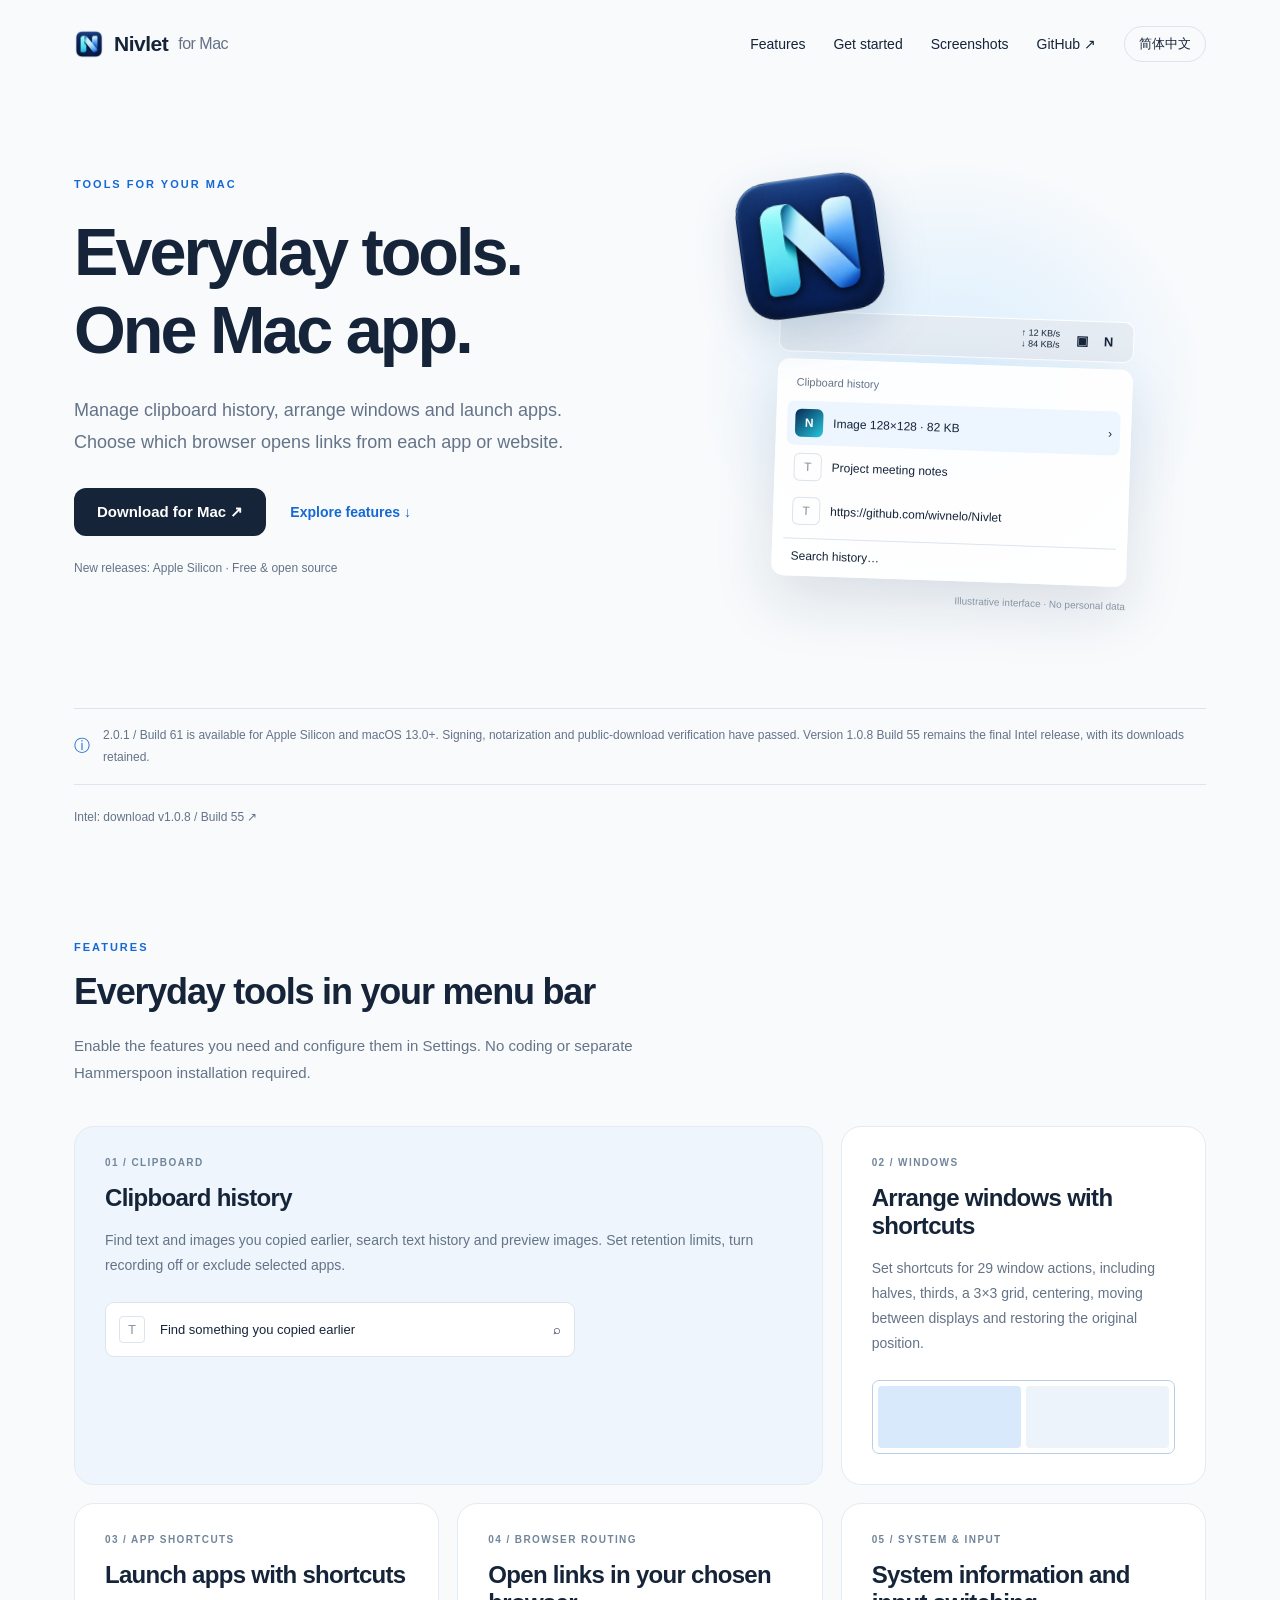
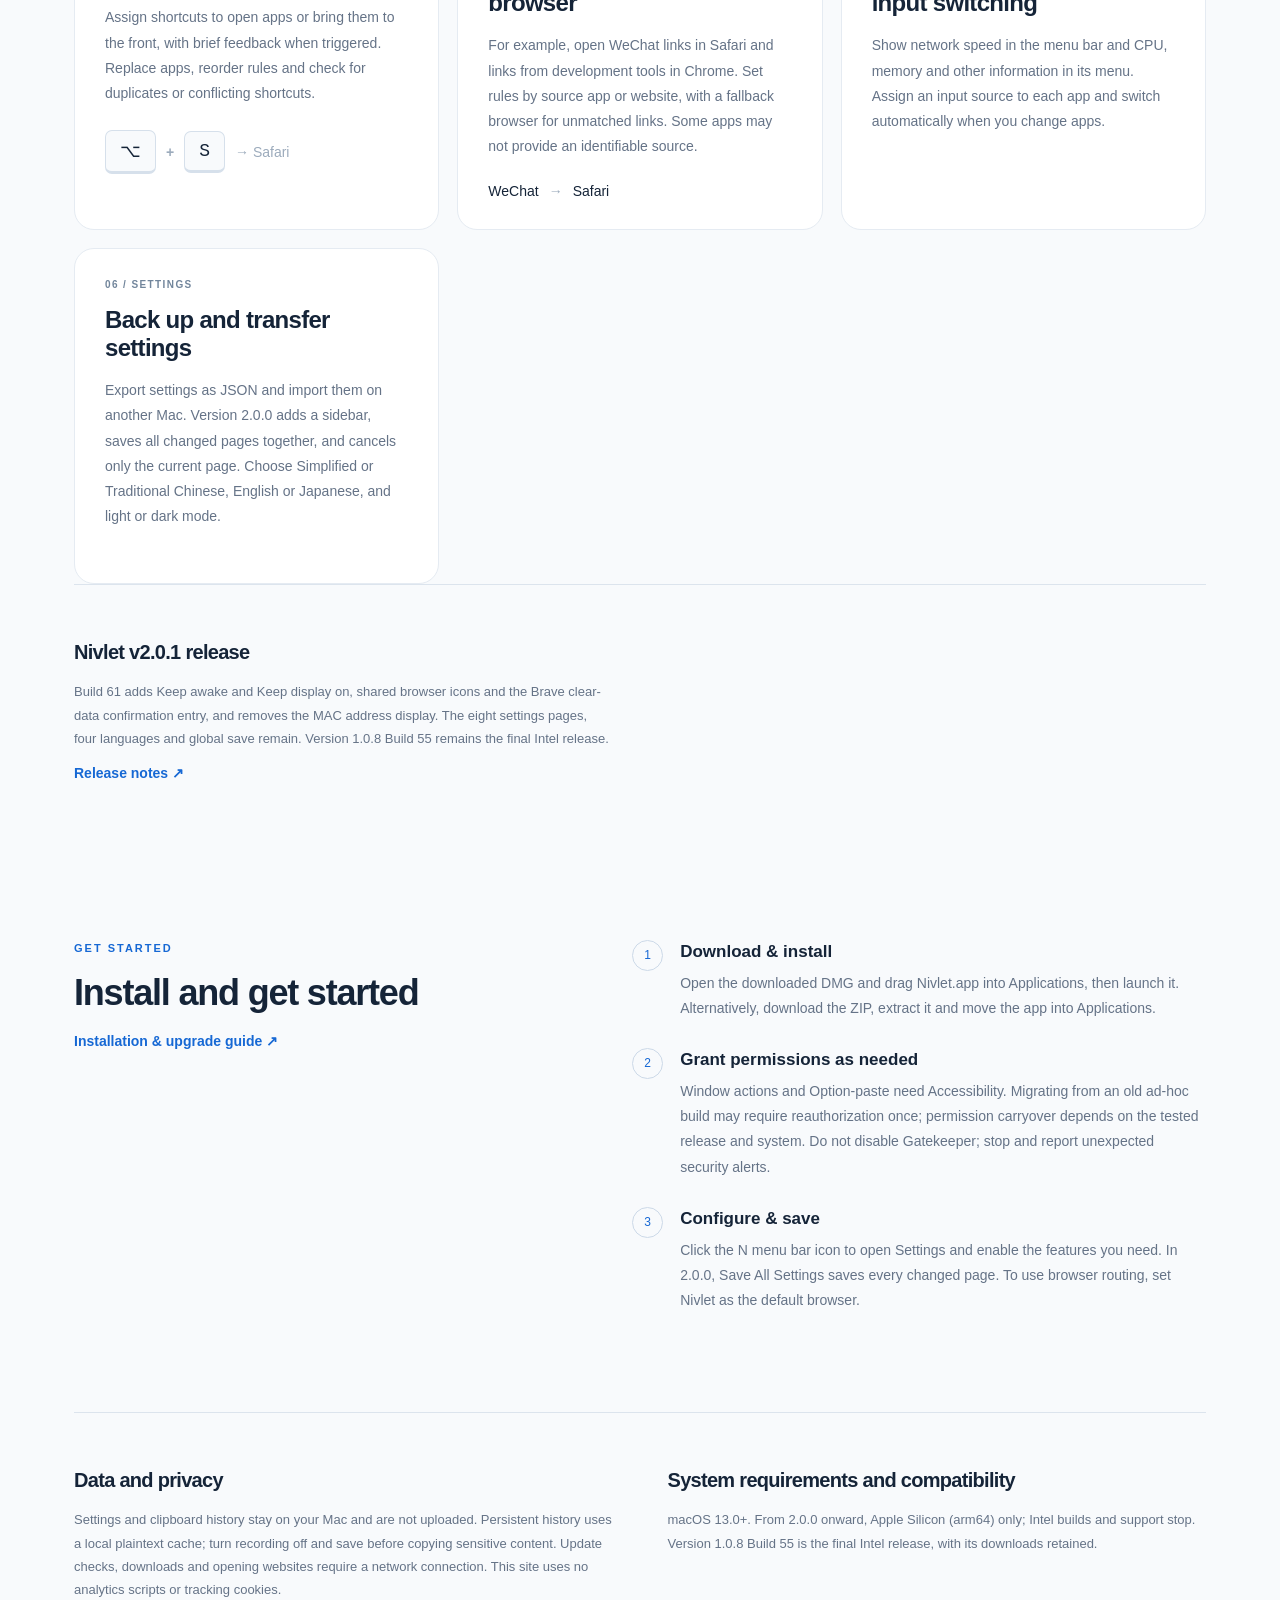
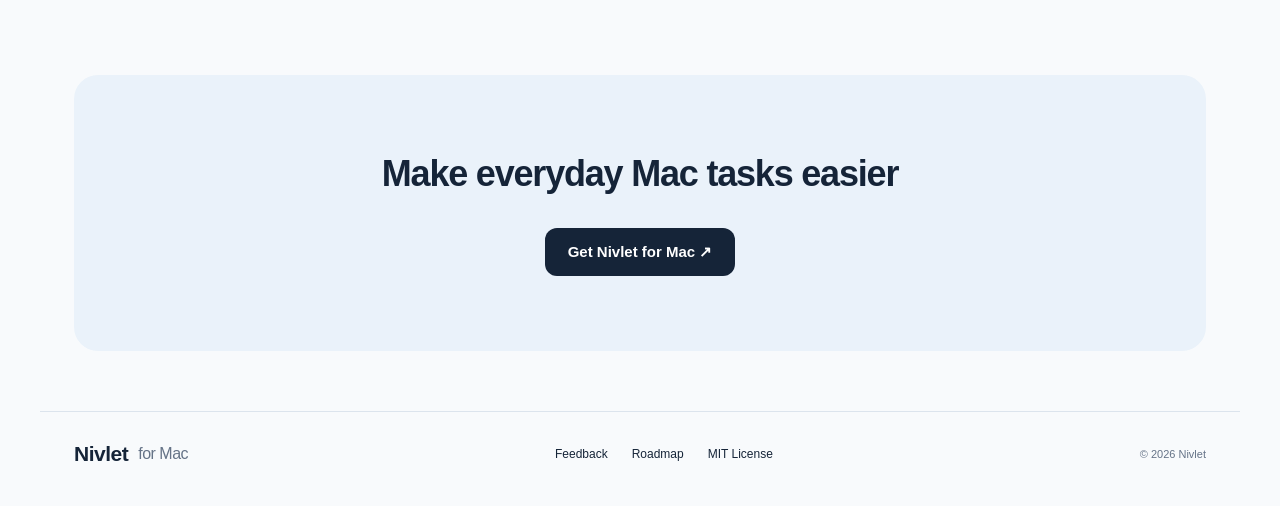
==== docs/index.html @ c88331d0 "perf(site): shrink icon payload and dedupe translated text - Replace the 1.46 MB 1254px icon with a " ====
<!doctype html><html lang="en"><head><meta charset="utf-8"><meta name="viewport" content="width=device-width,initial-scale=1"><meta name="description" content="Nivlet for Mac brings clipboard history, window management, app shortcuts and browser routing to your Mac menu bar."><link rel="canonical" href="https://wivnelo.github.io/Nivlet/"><title data-zh="Nivlet for Mac — 让常用桌面操作更顺手">Nivlet for Mac — Everyday tools for your Mac</title><link rel="icon" href="assets/favicon.png"><link rel="stylesheet" href="style.css"></head><body>
<header><a class="brand" href="#"><img src="assets/nivlet-icon.webp" alt="" width="30" height="30">Nivlet <span>for Mac</span></a><nav><a href="#features" data-zh="功能">Features</a><a href="#start" data-zh="开始使用">Get started</a><a href="screenshots.html" data-zh="界面截图">Screenshots</a><a href="https://github.com/wivnelo/Nivlet">GitHub ↗</a><button id="language" aria-label="切换为简体中文">简体中文</button></nav></header>
<main><section class="hero"><div class="hero-copy"><div class="eyebrow" data-zh="Mac 桌面工具">TOOLS FOR YOUR MAC</div><h1 data-zh="你的 Mac，<br>常用工具一站配齐。">Everyday tools.<br>One Mac app.</h1><p class="lead" data-zh="管理剪贴板、调整窗口、快捷启动应用，<br>还能按应用或网站选择浏览器。">Manage clipboard history, arrange windows and launch apps.<br>Choose which browser opens links from each app or website.</p><div class="actions"><a class="primary" href="https://github.com/wivnelo/Nivlet/releases/tag/v2.0.1" data-zh="下载 Mac 版 ↗">Download for Mac ↗</a><a class="text-link" href="#features" data-zh="查看功能 ↓">Explore features ↓</a></div><p class="fine" data-zh="后续版本：Apple Silicon · 免费开源">New releases: Apple Silicon · Free &amp; open source</p></div><div class="hero-art"><img class="app-icon" src="assets/nivlet-icon.webp" alt="Nivlet" width="164" height="164" decoding="async"><div class="demo" aria-label="Illustrative clipboard menu"><div class="demo-bar"><span>↑ 12 KB/s<br>↓ 84 KB/s</span><b>▣</b><b>N</b></div><div class="menu"><div class="menu-title" data-zh="剪贴板历史">Clipboard history</div><div class="image-row"><span class="mini-image">N</span><span>Image 128×128 · 82 KB</span><span>›</span></div><div class="text-row"><i>T</i><span data-zh="项目会议记录">Project meeting notes</span></div><div class="text-row"><i>T</i><span>https://github.com/wivnelo/Nivlet</span></div><div class="menu-foot" data-zh="搜索历史…">Search history…</div></div><small data-zh="界面示意 · 不含个人数据">Illustrative interface · No personal data</small></div></div></section>
<div class="release-note"><span>ⓘ</span><p data-zh="2.0.1 / Build 61 已正式发布，仅支持 Apple Silicon 与 macOS 13.0+。签名、公证和公开下载回核通过。1.0.8 / Build 55 是最后 Intel 版，历史下载保留。">2.0.1 / Build 61 is available for Apple Silicon and macOS 13.0+. Signing, notarization and public-download verification have passed. Version 1.0.8 Build 55 remains the final Intel release, with its downloads retained.</p></div>
<p class="fine"><a href="https://github.com/wivnelo/Nivlet/releases/tag/v1.0.8" data-zh="Intel：下载 v1.0.8 / Build 55 ↗">Intel: download v1.0.8 / Build 55 ↗</a></p>
<section id="features"><div class="section-heading"><div class="eyebrow" data-zh="功能介绍">FEATURES</div><h2 data-zh="常用功能，都在菜单栏">Everyday tools in your menu bar</h2><p data-zh="需要什么就开启什么，在设置中直接配置，无需编写代码或另外安装 Hammerspoon。">Enable the features you need and configure them in Settings. No coding or separate Hammerspoon installation required.</p></div><div class="features">
<article class="wide"><div class="number" data-zh="01 / 剪贴板">01 / CLIPBOARD</div><h3 data-zh="剪贴板历史">Clipboard history</h3><p data-zh="找回之前复制的文字和图片，支持文字搜索和图片预览。可设置保留数量与时间，也能关闭记录或排除指定应用。">Find text and images you copied earlier, search text history and preview images. Set retention limits, turn recording off or exclude selected apps.</p><div class="snippet"><span>T</span><span data-zh="查找之前复制的内容">Find something you copied earlier</span><span>⌕</span></div></article>
<article><div class="number" data-zh="02 / 窗口管理">02 / WINDOWS</div><h3 data-zh="快捷调整窗口布局">Arrange windows with shortcuts</h3><p data-zh="用自定义快捷键将窗口移到半屏、三分区或九宫格，支持居中、跨屏移动和恢复原位置，共 29 项操作。">Set shortcuts for 29 window actions, including halves, thirds, a 3×3 grid, centering, moving between displays and restoring the original position.</p><div class="window-demo"><span></span><span></span></div></article>
<article><div class="number" data-zh="03 / 应用启动">03 / APP SHORTCUTS</div><h3 data-zh="用快捷键打开应用">Launch apps with shortcuts</h3><p data-zh="给常用应用设置快捷键，打开或切换时会显示简短提示。支持更换应用、拖动排序，并检查重复应用和快捷键冲突。">Assign shortcuts to open apps or bring them to the front, with brief feedback when triggered. Replace apps, reorder rules and check for duplicates or conflicting shortcuts.</p><div class="keys"><kbd>⌥</kbd><b>+</b><kbd>S</kbd><span>→ Safari</span></div></article>
<article><div class="number" data-zh="04 / 浏览器分流">04 / BROWSER ROUTING</div><h3 data-zh="不同链接，用不同浏览器打开">Open links in your chosen browser</h3><p data-zh="例如微信里的链接用 Safari，开发工具里的链接用 Chrome。按来源应用或网站设置规则，未匹配的链接使用你指定的浏览器。部分应用可能无法识别来源。">For example, open WeChat links in Safari and links from development tools in Chrome. Set rules by source app or website, with a fallback browser for unmatched links. Some apps may not provide an identifiable source.</p><div class="route">WeChat <span>→</span> Safari</div></article>
<article><div class="number" data-zh="05 / 系统信息与输入法">05 / SYSTEM & INPUT</div><h3 data-zh="查看系统状态，自动切换输入法">System information and input switching</h3><p data-zh="在菜单栏查看网速，在菜单中查看 CPU、内存等系统信息。为不同应用指定输入法，切换应用时自动切换。">Show network speed in the menu bar and CPU, memory and other information in its menu. Assign an input source to each app and switch automatically when you change apps.</p></article>
<article><div class="number" data-zh="06 / 配置与外观">06 / SETTINGS</div><h3 data-zh="备份和迁移配置">Back up and transfer settings</h3><p data-zh="将设置导出为 JSON 文件，换设备时可导入。2.0.0 统一侧边栏、一次保存所有已修改页面，取消仅影响当前页；提供简体/繁体中文、英文、日语及深浅色。">Export settings as JSON and import them on another Mac. Version 2.0.0 adds a sidebar, saves all changed pages together, and cancels only the current page. Choose Simplified or Traditional Chinese, English or Japanese, and light or dark mode.</p></article></div></section>
<section class="details"><article><h3 data-zh="Nivlet v2.0.1 发行">Nivlet v2.0.1 release</h3><p data-zh="Build 61 新增保持唤醒与保持屏幕长亮、统一浏览器图标并增加 Brave 原生清理确认入口，移除 MAC 地址展示。保留八页设置、四语言与全局保存。1.0.8 / Build 55 保留为最后 Intel 版。">Build 61 adds Keep awake and Keep display on, shared browser icons and the Brave clear-data confirmation entry, and removes the MAC address display. The eight settings pages, four languages and global save remain. Version 1.0.8 Build 55 remains the final Intel release.</p><a class="text-link" href="https://github.com/wivnelo/Nivlet/blob/main/documentation/RELEASE-v2.0.1.md" data-zh="查看版本说明 ↗">Release notes ↗</a></article></section>
<section id="start" class="start"><div><div class="eyebrow" data-zh="使用指南">GET STARTED</div><h2 data-zh="安装与开始使用">Install and get started</h2><a class="text-link" href="https://github.com/wivnelo/Nivlet/blob/main/documentation/INSTALLATION.en.md" id="installGuide" data-zh="完整安装与升级指南 ↗">Installation & upgrade guide ↗</a></div><ol><li><b data-zh="下载安装">Download & install</b><p data-zh="下载并打开 DMG，将 Nivlet.app 拖入“应用程序”文件夹，再打开应用。也可以下载 ZIP，解压后移入“应用程序”。">Open the downloaded DMG and drag Nivlet.app into Applications, then launch it. Alternatively, download the ZIP, extract it and move the app into Applications.</p></li><li><b data-zh="按需授权">Grant permissions as needed</b><p data-zh="窗口管理和 Option 直接粘贴需要辅助功能权限。旧 ad-hoc 版首次迁移可能需要重新授权；权限延续以对应版本实际验收为准。无需关闭 Gatekeeper，异常安全警告请停止并反馈。">Window actions and Option-paste need Accessibility. Migrating from an old ad-hoc build may require reauthorization once; permission carryover depends on the tested release and system. Do not disable Gatekeeper; stop and report unexpected security alerts.</p></li><li><b data-zh="配置并保存">Configure & save</b><p data-zh="点击菜单栏 N 图标打开设置，开启需要的功能。2.0.0 点击“保存全部设置”保存所有已修改页。使用浏览器分流前，还需将 Nivlet 设为默认浏览器。">Click the N menu bar icon to open Settings and enable the features you need. In 2.0.0, Save All Settings saves every changed page. To use browser routing, set Nivlet as the default browser.</p></li></ol></section>
<section class="details"><article><h3 data-zh="数据与隐私">Data and privacy</h3><p data-zh="配置和剪贴板记录保存在本机，不会上传。跨重启保留历史使用本地明文缓存，复制敏感内容前可关闭记录并保存。检查更新、下载安装包和打开网页需要联网。官网不使用分析脚本或追踪 Cookie。">Settings and clipboard history stay on your Mac and are not uploaded. Persistent history uses a local plaintext cache; turn recording off and save before copying sensitive content. Update checks, downloads and opening websites require a network connection. This site uses no analytics scripts or tracking cookies.</p></article><article><h3 data-zh="系统要求与兼容性">System requirements and compatibility</h3><p data-zh="macOS 13.0+。2.0.0 起仅支持 Apple Silicon（arm64），后续不再构建或支持 Intel。1.0.8 / Build 55 是最后 Intel 版，历史下载保留。">macOS 13.0+. From 2.0.0 onward, Apple Silicon (arm64) only; Intel builds and support stop. Version 1.0.8 Build 55 is the final Intel release, with its downloads retained.</p></article></section>
<section class="closing"><h2 data-zh="让常用桌面操作更顺手">Make everyday Mac tasks easier</h2><a class="primary" href="https://github.com/wivnelo/Nivlet/releases/tag/v2.0.1" data-zh="获取 Nivlet for Mac ↗">Get Nivlet for Mac ↗</a></section></main><footer><a class="brand" href="#">Nivlet <span>for Mac</span></a><div><a href="https://github.com/wivnelo/Nivlet/issues" data-zh="问题反馈">Feedback</a><a href="https://github.com/wivnelo/Nivlet/blob/main/ROADMAP.md" data-zh="开发计划">Roadmap</a><a href="https://github.com/wivnelo/Nivlet/blob/main/LICENSE">MIT License</a></div><span>© 2026 Nivlet</span></footer><script src="app.js"></script></body></html>
---- docs/style.css ----
:root{color-scheme:light;--ink:#152438;--muted:#657387;--blue:#1668d4;--line:#dce4ed}*{box-sizing:border-box}html{scroll-behavior:smooth;scroll-padding-top:90px}body{margin:0;background:#f8fafc;color:var(--ink);font-family:-apple-system,BlinkMacSystemFont,"Segoe UI",sans-serif;-webkit-font-smoothing:antialiased}a{color:inherit;text-decoration:none}button,a{-webkit-tap-highlight-color:transparent}button:focus-visible,a:focus-visible{outline:3px solid #2188ec;outline-offset:5px}header{height:88px;max-width:1200px;margin:auto;display:flex;align-items:center;justify-content:space-between;padding:0 34px}.brand{display:flex;align-items:center;gap:10px;font-size:21px;font-weight:750;letter-spacing:-.5px}.brand img{width:30px;height:auto}.brand span{font-weight:400;color:var(--muted);font-size:16px}nav{display:flex;align-items:center;gap:28px;font-size:14px}nav button{border:1px solid var(--line);border-radius:20px;background:transparent;padding:8px 14px;color:var(--ink);cursor:pointer}main{max-width:1200px;margin:auto;padding:0 34px}.hero{min-height:620px;display:grid;grid-template-columns:1.15fr 1fr;align-items:center;gap:40px;padding:54px 0 80px}.eyebrow{font-size:11px;font-weight:700;letter-spacing:2px;color:var(--blue)}h1{font-size:clamp(48px,5.2vw,74px);line-height:1.17;letter-spacing:-3px;margin:24px 0}p{line-height:1.8;color:var(--muted)}.lead{font-size:18px;margin:24px 0 30px}.actions{display:flex;align-items:center;gap:24px}.primary{display:inline-flex;align-items:center;justify-content:center;background:var(--ink);color:white;border-radius:12px;padding:15px 23px;font-size:15px;font-weight:650;transition:background .2s,transform .2s}.primary:hover{background:var(--blue);transform:translateY(-2px)}.text-link{color:var(--blue);font-size:14px;font-weight:600}.fine{font-size:12px;margin-top:22px}.hero-art{min-height:450px;border-radius:50%;background:radial-gradient(ellipse,#dbefff 0,#eaf4fc 40%,transparent 70%);display:flex;align-items:center;justify-content:center;flex-direction:column}.app-icon{width:164px;height:auto;filter:drop-shadow(0 18px 22px #164b7830);transform:rotate(-8deg);align-self:flex-start;margin:0 0 -12px 30px;z-index:1}.demo{width:355px;transform:rotate(2deg)}.demo-bar{display:flex;justify-content:flex-end;align-items:center;gap:16px;padding:8px 20px;background:#e4eaf1d9;border:1px solid #fff;border-radius:10px;font-size:13px}.demo-bar span{font-size:9px;line-height:1.25}.menu{background:#fffffff0;box-shadow:0 25px 60px #19334d20;border:1px solid #fff;border-radius:12px;margin:7px 0;padding:10px;font-size:12px}.menu-title{padding:6px 8px 13px;font-size:11px;color:var(--muted)}.image-row,.text-row{display:flex;align-items:center;gap:10px;padding:8px;border-radius:7px}.image-row{background:#edf5ff}.image-row>span:last-child{margin-left:auto}.mini-image,.text-row i{width:28px;height:28px;border-radius:6px;display:grid;place-items:center}.mini-image{background:linear-gradient(135deg,#072852,#26c9df);color:white;font-weight:800}.text-row i{border:1px solid #dce3ec;font-style:normal;color:#8090a0}.menu-foot{border-top:1px solid var(--line);margin-top:5px;padding:10px 8px 2px}.demo small{font-size:10px;color:#8795a4;display:block;text-align:right;margin-top:14px}.release-note{display:flex;align-items:center;gap:13px;border:solid var(--line);border-width:1px 0;padding:16px 0}.release-note>span{color:var(--blue)}.release-note p{font-size:12px;margin:0}section[id]{padding-top:100px}.section-heading{max-width:660px;margin-bottom:40px}h2{font-size:36px;letter-spacing:-1.2px;line-height:1.3;margin:16px 0}h3{font-size:24px;letter-spacing:-.7px;margin:16px 0}.section-heading p{font-size:15px}.features{display:grid;grid-template-columns:repeat(3,1fr);gap:18px}.features article{background:white;border:1px solid #e5ebf2;border-radius:20px;padding:30px;overflow:hidden}.features .wide{grid-column:span 2;background:#eef5fc}.number{font-size:10px;letter-spacing:1.4px;color:#71859b;font-weight:650}.features p{font-size:14px;margin-bottom:24px}.snippet{display:flex;gap:15px;align-items:center;background:white;border:1px solid var(--line);padding:13px;border-radius:9px;font-size:13px;max-width:470px}.snippet span:first-child{color:#8696a8;border:1px solid var(--line);padding:5px 8px;border-radius:4px}.snippet span:last-child{margin-left:auto}.window-demo{border:1px solid #b8cfe8;border-radius:7px;display:flex;height:74px;gap:5px;padding:5px}.window-demo span{flex:1;background:#d8e9fc;border-radius:4px}.window-demo span:last-child{background:#edf3fa}.keys,.route{display:flex;gap:10px;align-items:center;font-size:14px}.keys kbd{border:1px solid #d6e0eb;border-bottom-width:3px;border-radius:7px;padding:9px 14px;font-size:18px;background:#f8fafc}.keys b,.keys span,.route span{color:#9cabbc}.start{display:grid;grid-template-columns:1fr 1.2fr;gap:80px;padding-bottom:70px}.start ol{margin:0;padding:0;list-style:none;counter-reset:steps}.start li{position:relative;padding:0 0 20px 48px;counter-increment:steps}.start li:before{content:counter(steps);position:absolute;left:0;top:-2px;width:29px;height:29px;border:1px solid #ccd9e8;border-radius:50%;display:grid;place-items:center;color:var(--blue);font-size:12px}.start b{font-size:17px}.start p{font-size:14px;margin:9px 0}.details{display:grid;grid-template-columns:1fr 1fr;gap:55px;padding:40px 0 60px;border-top:1px solid var(--line)}.details h3{font-size:20px}.details p{font-size:13px}.closing{padding:60px 24px 75px;text-align:center;border-radius:24px;background:#eaf2fa;margin-bottom:60px}.closing h2{margin-bottom:30px}footer{max-width:1200px;margin:auto;padding:30px 34px 40px;border-top:1px solid var(--line);display:flex;justify-content:space-between;align-items:center;gap:20px}footer div{display:flex;gap:24px;font-size:12px}footer>span{font-size:11px;color:var(--muted)}@media(max-width:850px){.hero{grid-template-columns:1fr;gap:10px;padding:45px 0}.hero-art{min-height:400px;max-width:450px;width:100%;margin:auto}.hero-copy{text-align:center}.actions{justify-content:center}.features{grid-template-columns:1fr 1fr}.start{gap:35px}.brand span{display:none}nav{gap:16px}h1{letter-spacing:-2px}footer{flex-wrap:wrap}}@media(max-width:560px){header,main{padding-left:22px;padding-right:22px}header{height:72px}nav>a:nth-child(-n+2){display:none}.hero{padding-top:40px}h1{font-size:50px}.lead{font-size:16px}.actions{gap:17px}.primary{padding:14px 18px;font-size:14px}.hero-art{min-height:365px}.app-icon{width:135px;margin-left:20px}.demo{width:290px}.features{grid-template-columns:1fr}.features .wide{grid-column:auto}.features article{padding:25px}.start,.details{grid-template-columns:1fr;gap:30px}section[id]{padding-top:65px}h2{font-size:29px}.release-note{align-items:flex-start}.closing{padding:35px 15px 45px}footer{padding:24px 22px;align-items:flex-start}footer div{gap:14px}.eyebrow{font-size:9px}}@media(prefers-reduced-motion:reduce){html{scroll-behavior:auto}*{transition:none!important}}
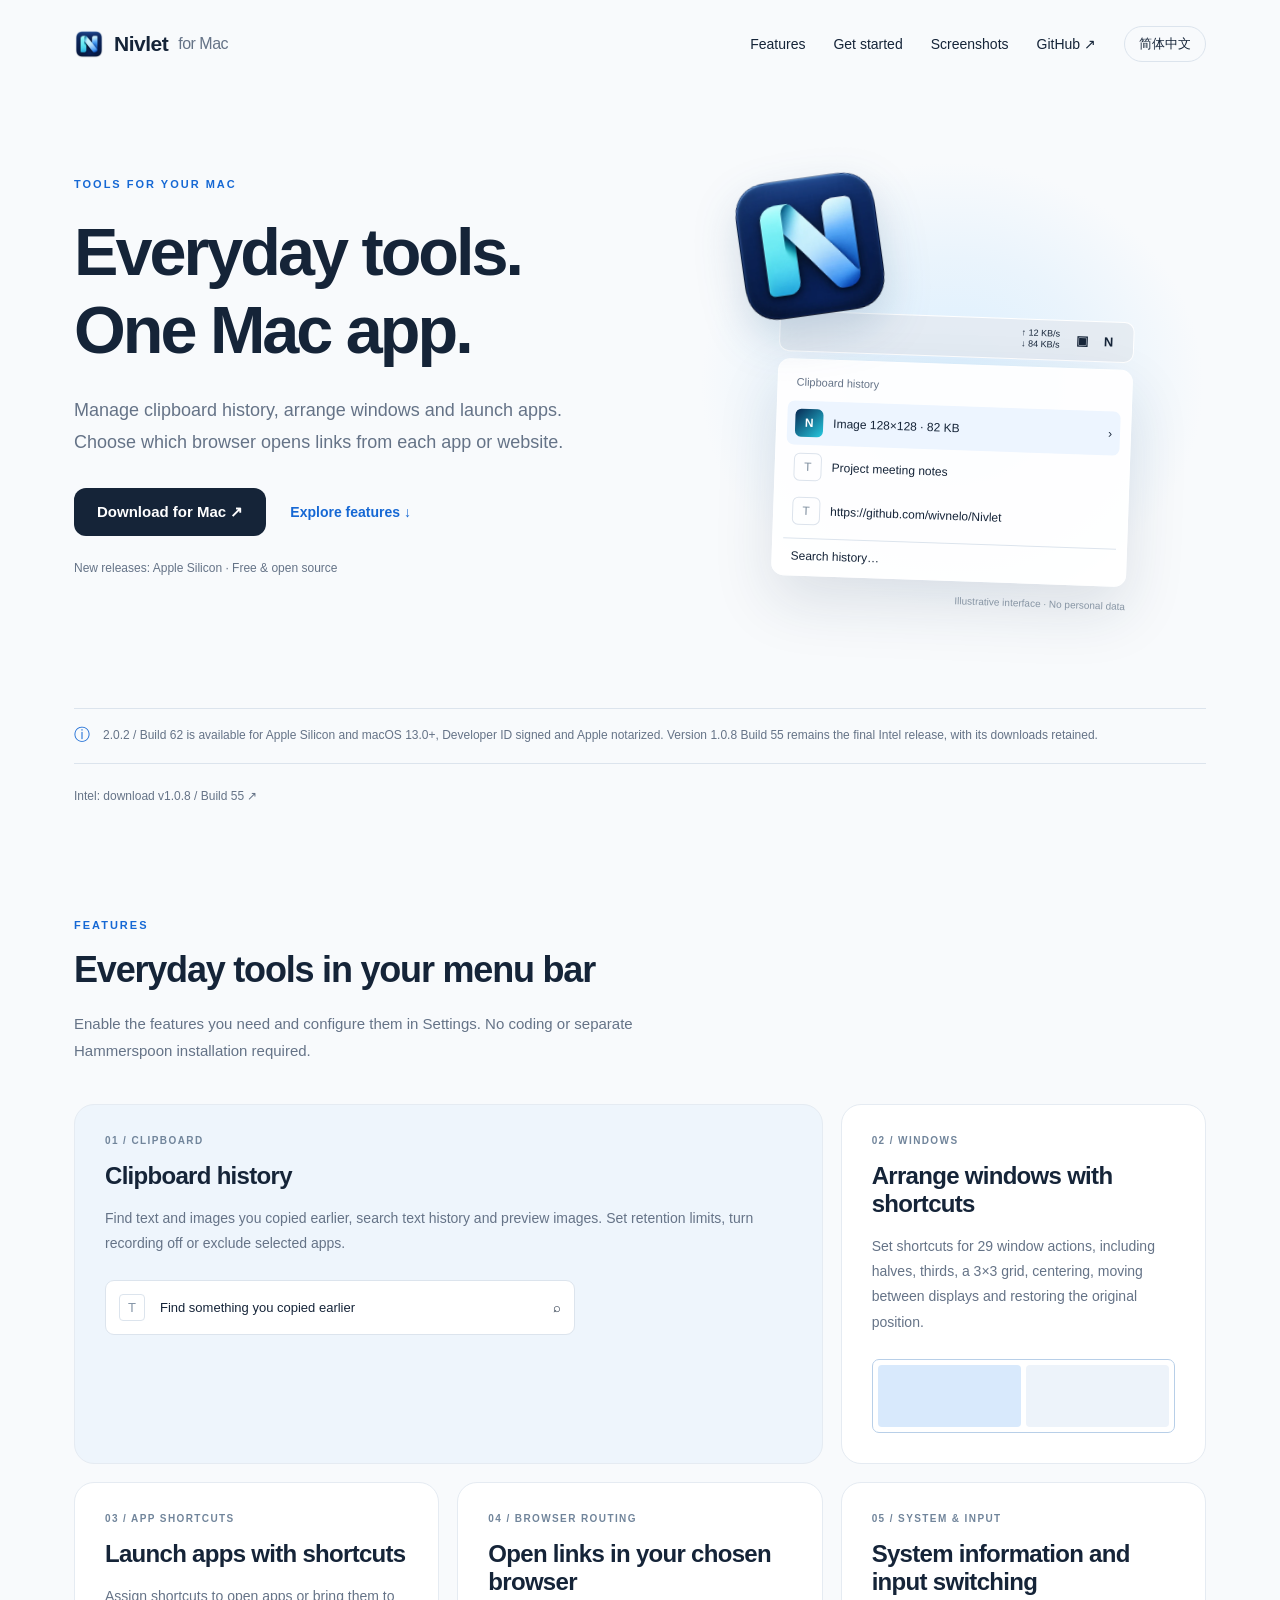
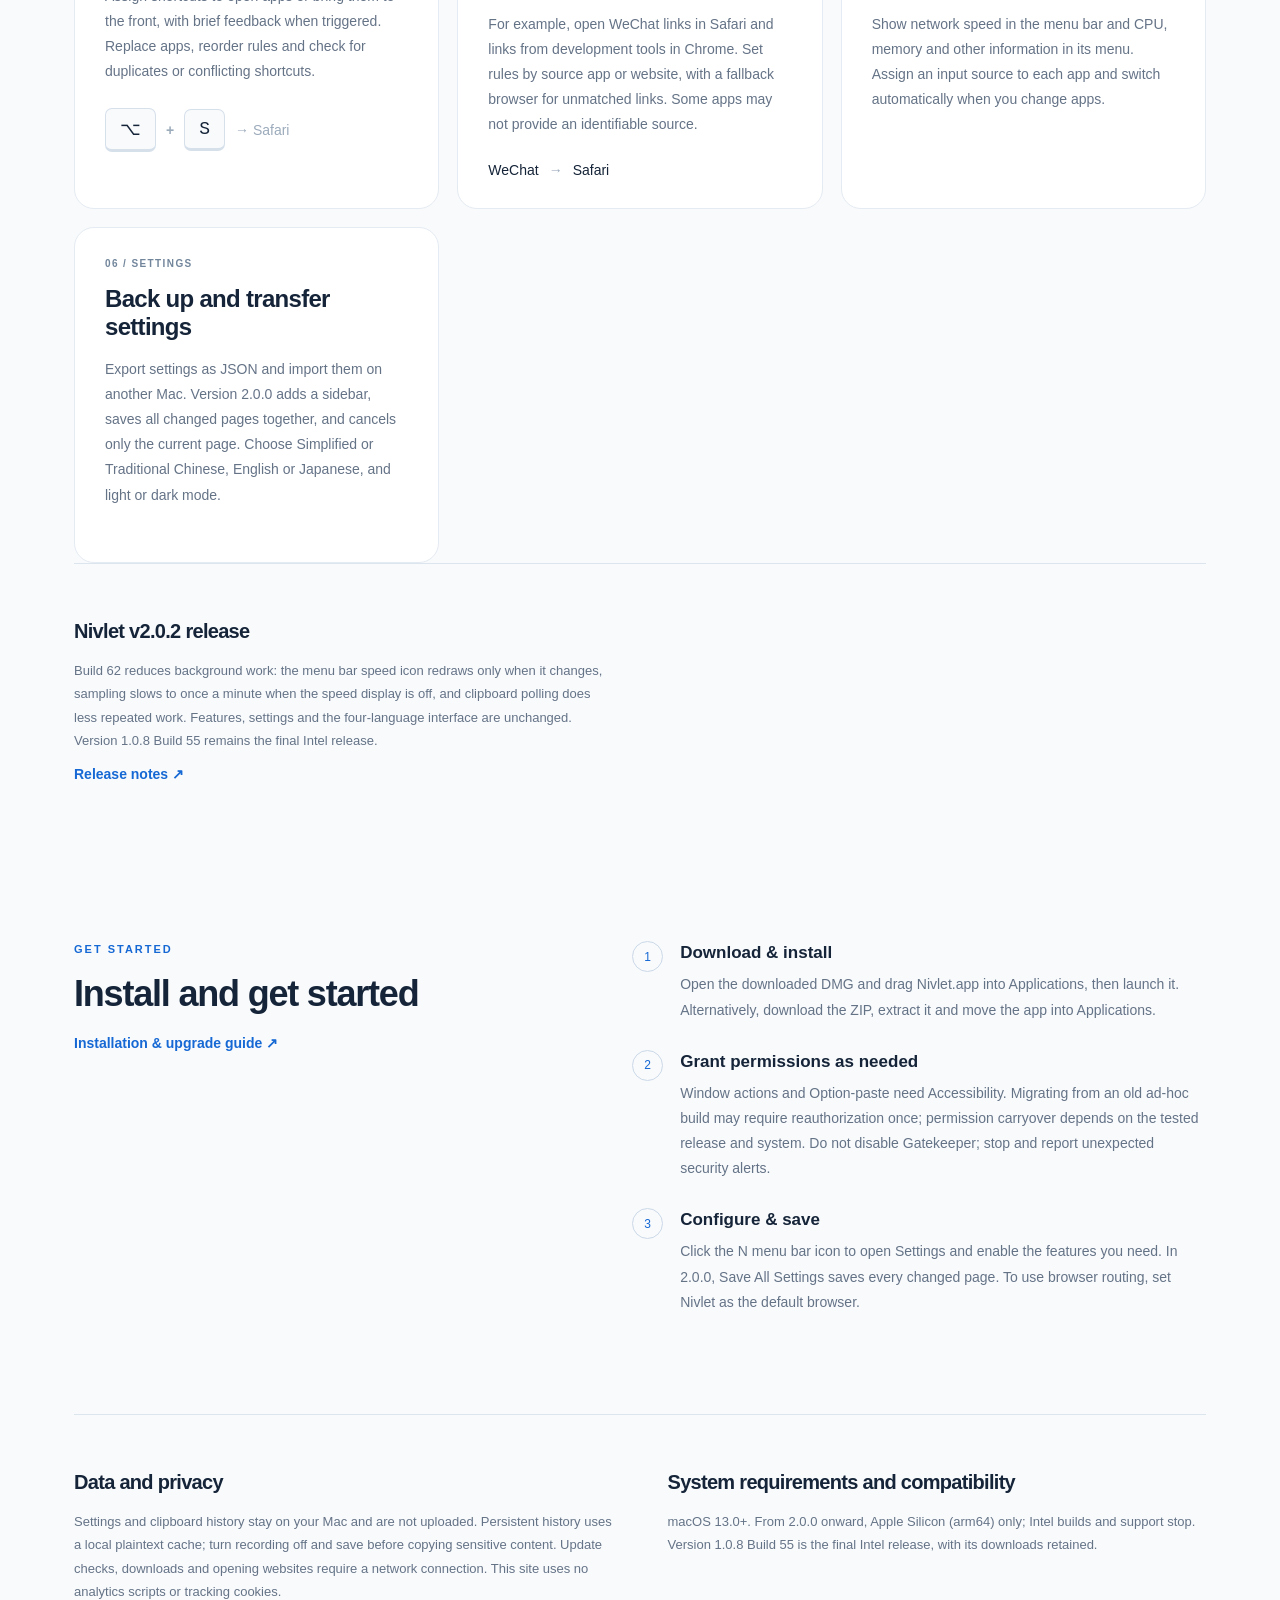
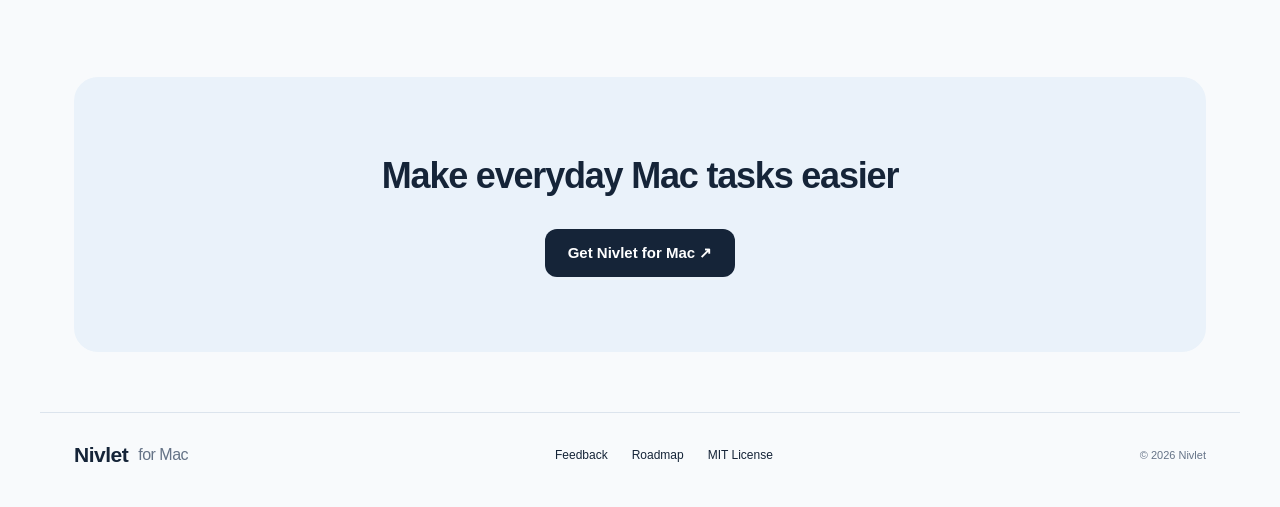
==== commit 756c38f2: "Document 2.0.2 Build 62 release Record the notarized artifacts, checksums and verification scope, an" ====
--- a/docs/index.html
+++ b/docs/index.html
@@ -1,7 +1,7 @@
 <!doctype html><html lang="en"><head><meta charset="utf-8"><meta name="viewport" content="width=device-width,initial-scale=1"><meta name="description" content="Nivlet for Mac brings clipboard history, window management, app shortcuts and browser routing to your Mac menu bar."><link rel="canonical" href="https://wivnelo.github.io/Nivlet/"><title data-zh="Nivlet for Mac — 让常用桌面操作更顺手">Nivlet for Mac — Everyday tools for your Mac</title><link rel="icon" href="assets/favicon.png"><link rel="stylesheet" href="style.css"></head><body>
 <header><a class="brand" href="#"><img src="assets/nivlet-icon.webp" alt="" width="30" height="30">Nivlet <span>for Mac</span></a><nav><a href="#features" data-zh="功能">Features</a><a href="#start" data-zh="开始使用">Get started</a><a href="screenshots.html" data-zh="界面截图">Screenshots</a><a href="https://github.com/wivnelo/Nivlet">GitHub ↗</a><button id="language" aria-label="切换为简体中文">简体中文</button></nav></header>
-<main><section class="hero"><div class="hero-copy"><div class="eyebrow" data-zh="Mac 桌面工具">TOOLS FOR YOUR MAC</div><h1 data-zh="你的 Mac，<br>常用工具一站配齐。">Everyday tools.<br>One Mac app.</h1><p class="lead" data-zh="管理剪贴板、调整窗口、快捷启动应用，<br>还能按应用或网站选择浏览器。">Manage clipboard history, arrange windows and launch apps.<br>Choose which browser opens links from each app or website.</p><div class="actions"><a class="primary" href="https://github.com/wivnelo/Nivlet/releases/tag/v2.0.1" data-zh="下载 Mac 版 ↗">Download for Mac ↗</a><a class="text-link" href="#features" data-zh="查看功能 ↓">Explore features ↓</a></div><p class="fine" data-zh="后续版本：Apple Silicon · 免费开源">New releases: Apple Silicon · Free &amp; open source</p></div><div class="hero-art"><img class="app-icon" src="assets/nivlet-icon.webp" alt="Nivlet" width="164" height="164" decoding="async"><div class="demo" aria-label="Illustrative clipboard menu"><div class="demo-bar"><span>↑ 12 KB/s<br>↓ 84 KB/s</span><b>▣</b><b>N</b></div><div class="menu"><div class="menu-title" data-zh="剪贴板历史">Clipboard history</div><div class="image-row"><span class="mini-image">N</span><span>Image 128×128 · 82 KB</span><span>›</span></div><div class="text-row"><i>T</i><span data-zh="项目会议记录">Project meeting notes</span></div><div class="text-row"><i>T</i><span>https://github.com/wivnelo/Nivlet</span></div><div class="menu-foot" data-zh="搜索历史…">Search history…</div></div><small data-zh="界面示意 · 不含个人数据">Illustrative interface · No personal data</small></div></div></section>
-<div class="release-note"><span>ⓘ</span><p data-zh="2.0.1 / Build 61 已正式发布，仅支持 Apple Silicon 与 macOS 13.0+。签名、公证和公开下载回核通过。1.0.8 / Build 55 是最后 Intel 版，历史下载保留。">2.0.1 / Build 61 is available for Apple Silicon and macOS 13.0+. Signing, notarization and public-download verification have passed. Version 1.0.8 Build 55 remains the final Intel release, with its downloads retained.</p></div>
+<main><section class="hero"><div class="hero-copy"><div class="eyebrow" data-zh="Mac 桌面工具">TOOLS FOR YOUR MAC</div><h1 data-zh="你的 Mac，<br>常用工具一站配齐。">Everyday tools.<br>One Mac app.</h1><p class="lead" data-zh="管理剪贴板、调整窗口、快捷启动应用，<br>还能按应用或网站选择浏览器。">Manage clipboard history, arrange windows and launch apps.<br>Choose which browser opens links from each app or website.</p><div class="actions"><a class="primary" href="https://github.com/wivnelo/Nivlet/releases/tag/v2.0.2" data-zh="下载 Mac 版 ↗">Download for Mac ↗</a><a class="text-link" href="#features" data-zh="查看功能 ↓">Explore features ↓</a></div><p class="fine" data-zh="后续版本：Apple Silicon · 免费开源">New releases: Apple Silicon · Free &amp; open source</p></div><div class="hero-art"><img class="app-icon" src="assets/nivlet-icon.webp" alt="Nivlet" width="164" height="164" decoding="async"><div class="demo" aria-label="Illustrative clipboard menu"><div class="demo-bar"><span>↑ 12 KB/s<br>↓ 84 KB/s</span><b>▣</b><b>N</b></div><div class="menu"><div class="menu-title" data-zh="剪贴板历史">Clipboard history</div><div class="image-row"><span class="mini-image">N</span><span>Image 128×128 · 82 KB</span><span>›</span></div><div class="text-row"><i>T</i><span data-zh="项目会议记录">Project meeting notes</span></div><div class="text-row"><i>T</i><span>https://github.com/wivnelo/Nivlet</span></div><div class="menu-foot" data-zh="搜索历史…">Search history…</div></div><small data-zh="界面示意 · 不含个人数据">Illustrative interface · No personal data</small></div></div></section>
+<div class="release-note"><span>ⓘ</span><p data-zh="2.0.2 / Build 62 已正式发布，仅支持 Apple Silicon 与 macOS 13.0+，已签名并通过 Apple 公证。1.0.8 / Build 55 是最后 Intel 版，历史下载保留。">2.0.2 / Build 62 is available for Apple Silicon and macOS 13.0+, Developer ID signed and Apple notarized. Version 1.0.8 Build 55 remains the final Intel release, with its downloads retained.</p></div>
 <p class="fine"><a href="https://github.com/wivnelo/Nivlet/releases/tag/v1.0.8" data-zh="Intel：下载 v1.0.8 / Build 55 ↗">Intel: download v1.0.8 / Build 55 ↗</a></p>
 <section id="features"><div class="section-heading"><div class="eyebrow" data-zh="功能介绍">FEATURES</div><h2 data-zh="常用功能，都在菜单栏">Everyday tools in your menu bar</h2><p data-zh="需要什么就开启什么，在设置中直接配置，无需编写代码或另外安装 Hammerspoon。">Enable the features you need and configure them in Settings. No coding or separate Hammerspoon installation required.</p></div><div class="features">
 <article class="wide"><div class="number" data-zh="01 / 剪贴板">01 / CLIPBOARD</div><h3 data-zh="剪贴板历史">Clipboard history</h3><p data-zh="找回之前复制的文字和图片，支持文字搜索和图片预览。可设置保留数量与时间，也能关闭记录或排除指定应用。">Find text and images you copied earlier, search text history and preview images. Set retention limits, turn recording off or exclude selected apps.</p><div class="snippet"><span>T</span><span data-zh="查找之前复制的内容">Find something you copied earlier</span><span>⌕</span></div></article>
@@ -10,7 +10,7 @@
 <article><div class="number" data-zh="04 / 浏览器分流">04 / BROWSER ROUTING</div><h3 data-zh="不同链接，用不同浏览器打开">Open links in your chosen browser</h3><p data-zh="例如微信里的链接用 Safari，开发工具里的链接用 Chrome。按来源应用或网站设置规则，未匹配的链接使用你指定的浏览器。部分应用可能无法识别来源。">For example, open WeChat links in Safari and links from development tools in Chrome. Set rules by source app or website, with a fallback browser for unmatched links. Some apps may not provide an identifiable source.</p><div class="route">WeChat <span>→</span> Safari</div></article>
 <article><div class="number" data-zh="05 / 系统信息与输入法">05 / SYSTEM & INPUT</div><h3 data-zh="查看系统状态，自动切换输入法">System information and input switching</h3><p data-zh="在菜单栏查看网速，在菜单中查看 CPU、内存等系统信息。为不同应用指定输入法，切换应用时自动切换。">Show network speed in the menu bar and CPU, memory and other information in its menu. Assign an input source to each app and switch automatically when you change apps.</p></article>
 <article><div class="number" data-zh="06 / 配置与外观">06 / SETTINGS</div><h3 data-zh="备份和迁移配置">Back up and transfer settings</h3><p data-zh="将设置导出为 JSON 文件，换设备时可导入。2.0.0 统一侧边栏、一次保存所有已修改页面，取消仅影响当前页；提供简体/繁体中文、英文、日语及深浅色。">Export settings as JSON and import them on another Mac. Version 2.0.0 adds a sidebar, saves all changed pages together, and cancels only the current page. Choose Simplified or Traditional Chinese, English or Japanese, and light or dark mode.</p></article></div></section>
-<section class="details"><article><h3 data-zh="Nivlet v2.0.1 发行">Nivlet v2.0.1 release</h3><p data-zh="Build 61 新增保持唤醒与保持屏幕长亮、统一浏览器图标并增加 Brave 原生清理确认入口，移除 MAC 地址展示。保留八页设置、四语言与全局保存。1.0.8 / Build 55 保留为最后 Intel 版。">Build 61 adds Keep awake and Keep display on, shared browser icons and the Brave clear-data confirmation entry, and removes the MAC address display. The eight settings pages, four languages and global save remain. Version 1.0.8 Build 55 remains the final Intel release.</p><a class="text-link" href="https://github.com/wivnelo/Nivlet/blob/main/documentation/RELEASE-v2.0.1.md" data-zh="查看版本说明 ↗">Release notes ↗</a></article></section>
+<section class="details"><article><h3 data-zh="Nivlet v2.0.2 发行">Nivlet v2.0.2 release</h3><p data-zh="Build 62 减少后台开销：菜单栏网速图标只在变化时重绘，关闭网速显示后每分钟采集一次，剪贴板轮询减少重复工作。功能、设置与四语言界面不变。1.0.8 / Build 55 保留为最后 Intel 版。">Build 62 reduces background work: the menu bar speed icon redraws only when it changes, sampling slows to once a minute when the speed display is off, and clipboard polling does less repeated work. Features, settings and the four-language interface are unchanged. Version 1.0.8 Build 55 remains the final Intel release.</p><a class="text-link" href="https://github.com/wivnelo/Nivlet/blob/main/documentation/RELEASE-v2.0.2.md" data-zh="查看版本说明 ↗">Release notes ↗</a></article></section>
 <section id="start" class="start"><div><div class="eyebrow" data-zh="使用指南">GET STARTED</div><h2 data-zh="安装与开始使用">Install and get started</h2><a class="text-link" href="https://github.com/wivnelo/Nivlet/blob/main/documentation/INSTALLATION.en.md" id="installGuide" data-zh="完整安装与升级指南 ↗">Installation & upgrade guide ↗</a></div><ol><li><b data-zh="下载安装">Download & install</b><p data-zh="下载并打开 DMG，将 Nivlet.app 拖入“应用程序”文件夹，再打开应用。也可以下载 ZIP，解压后移入“应用程序”。">Open the downloaded DMG and drag Nivlet.app into Applications, then launch it. Alternatively, download the ZIP, extract it and move the app into Applications.</p></li><li><b data-zh="按需授权">Grant permissions as needed</b><p data-zh="窗口管理和 Option 直接粘贴需要辅助功能权限。旧 ad-hoc 版首次迁移可能需要重新授权；权限延续以对应版本实际验收为准。无需关闭 Gatekeeper，异常安全警告请停止并反馈。">Window actions and Option-paste need Accessibility. Migrating from an old ad-hoc build may require reauthorization once; permission carryover depends on the tested release and system. Do not disable Gatekeeper; stop and report unexpected security alerts.</p></li><li><b data-zh="配置并保存">Configure & save</b><p data-zh="点击菜单栏 N 图标打开设置，开启需要的功能。2.0.0 点击“保存全部设置”保存所有已修改页。使用浏览器分流前，还需将 Nivlet 设为默认浏览器。">Click the N menu bar icon to open Settings and enable the features you need. In 2.0.0, Save All Settings saves every changed page. To use browser routing, set Nivlet as the default browser.</p></li></ol></section>
 <section class="details"><article><h3 data-zh="数据与隐私">Data and privacy</h3><p data-zh="配置和剪贴板记录保存在本机，不会上传。跨重启保留历史使用本地明文缓存，复制敏感内容前可关闭记录并保存。检查更新、下载安装包和打开网页需要联网。官网不使用分析脚本或追踪 Cookie。">Settings and clipboard history stay on your Mac and are not uploaded. Persistent history uses a local plaintext cache; turn recording off and save before copying sensitive content. Update checks, downloads and opening websites require a network connection. This site uses no analytics scripts or tracking cookies.</p></article><article><h3 data-zh="系统要求与兼容性">System requirements and compatibility</h3><p data-zh="macOS 13.0+。2.0.0 起仅支持 Apple Silicon（arm64），后续不再构建或支持 Intel。1.0.8 / Build 55 是最后 Intel 版，历史下载保留。">macOS 13.0+. From 2.0.0 onward, Apple Silicon (arm64) only; Intel builds and support stop. Version 1.0.8 Build 55 is the final Intel release, with its downloads retained.</p></article></section>
-<section class="closing"><h2 data-zh="让常用桌面操作更顺手">Make everyday Mac tasks easier</h2><a class="primary" href="https://github.com/wivnelo/Nivlet/releases/tag/v2.0.1" data-zh="获取 Nivlet for Mac ↗">Get Nivlet for Mac ↗</a></section></main><footer><a class="brand" href="#">Nivlet <span>for Mac</span></a><div><a href="https://github.com/wivnelo/Nivlet/issues" data-zh="问题反馈">Feedback</a><a href="https://github.com/wivnelo/Nivlet/blob/main/ROADMAP.md" data-zh="开发计划">Roadmap</a><a href="https://github.com/wivnelo/Nivlet/blob/main/LICENSE">MIT License</a></div><span>© 2026 Nivlet</span></footer><script src="app.js"></script></body></html>
+<section class="closing"><h2 data-zh="让常用桌面操作更顺手">Make everyday Mac tasks easier</h2><a class="primary" href="https://github.com/wivnelo/Nivlet/releases/tag/v2.0.2" data-zh="获取 Nivlet for Mac ↗">Get Nivlet for Mac ↗</a></section></main><footer><a class="brand" href="#">Nivlet <span>for Mac</span></a><div><a href="https://github.com/wivnelo/Nivlet/issues" data-zh="问题反馈">Feedback</a><a href="https://github.com/wivnelo/Nivlet/blob/main/ROADMAP.md" data-zh="开发计划">Roadmap</a><a href="https://github.com/wivnelo/Nivlet/blob/main/LICENSE">MIT License</a></div><span>© 2026 Nivlet</span></footer><script src="app.js"></script></body></html>
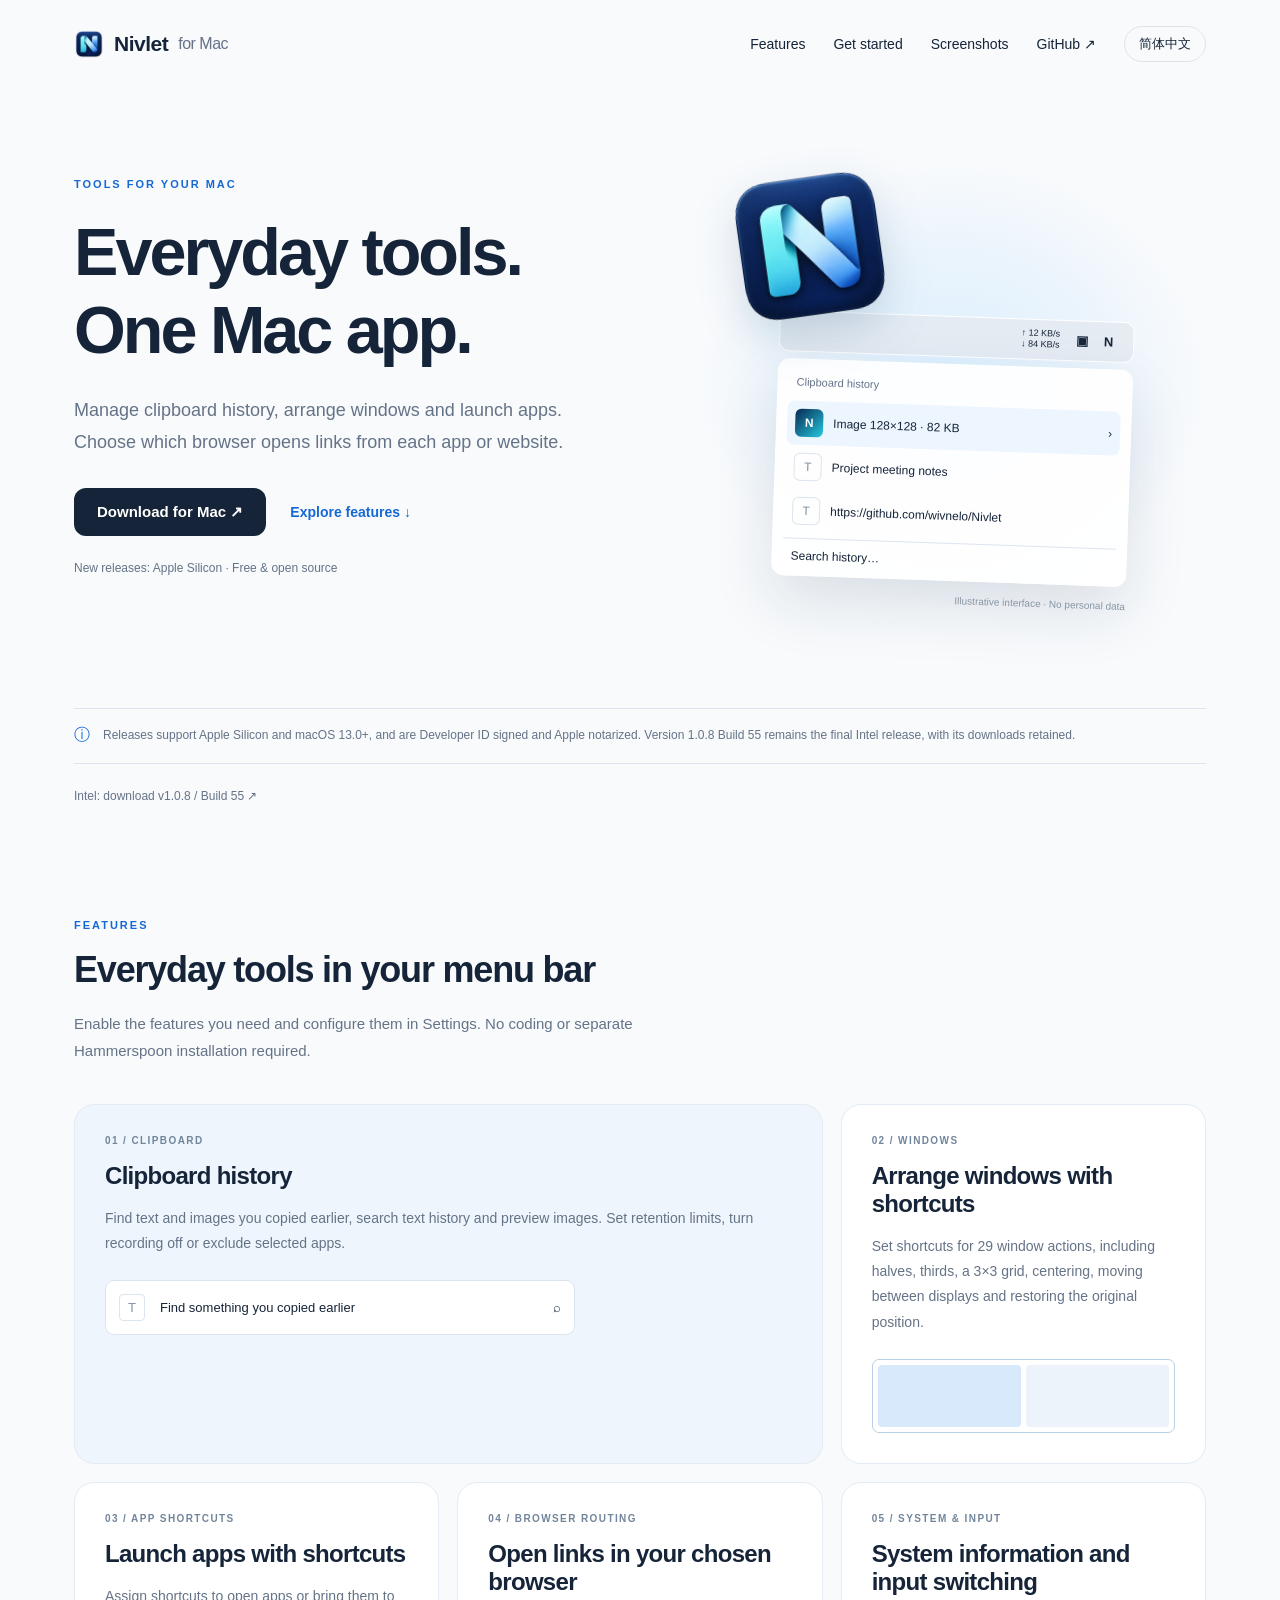
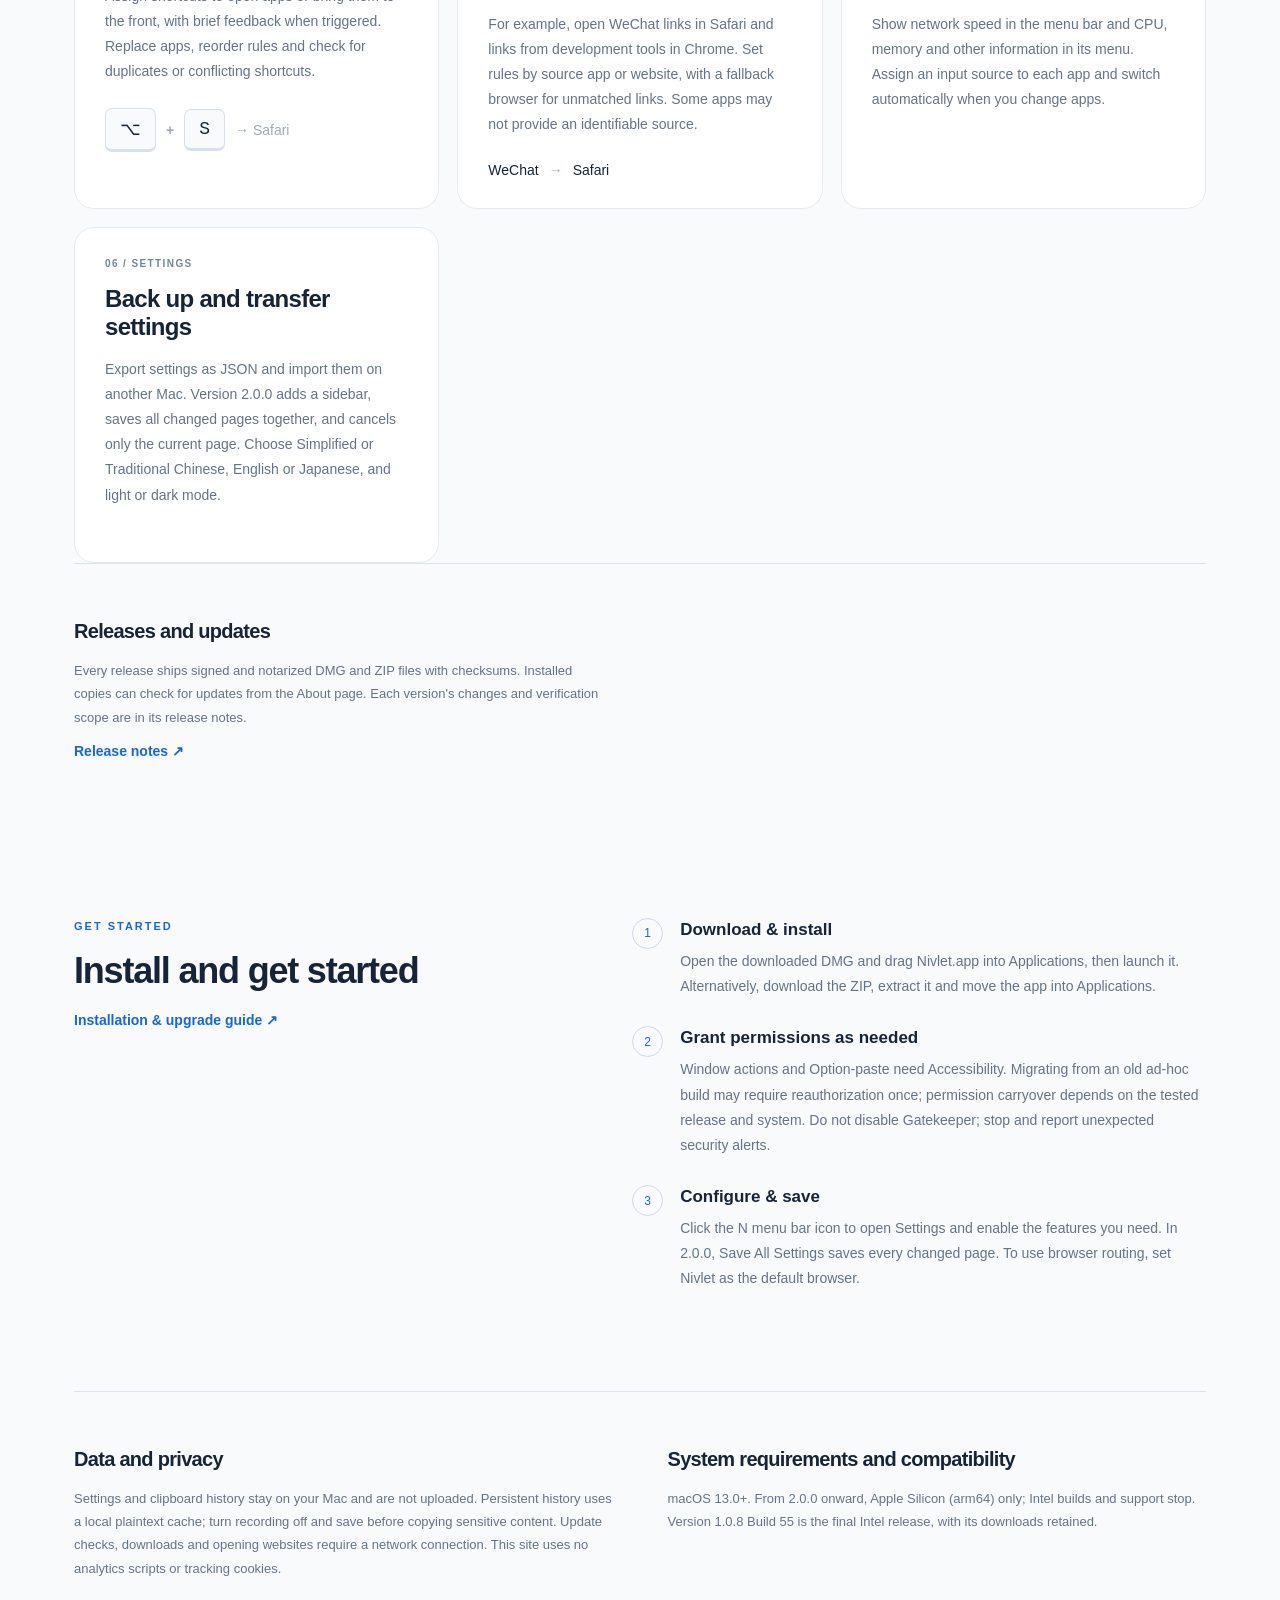
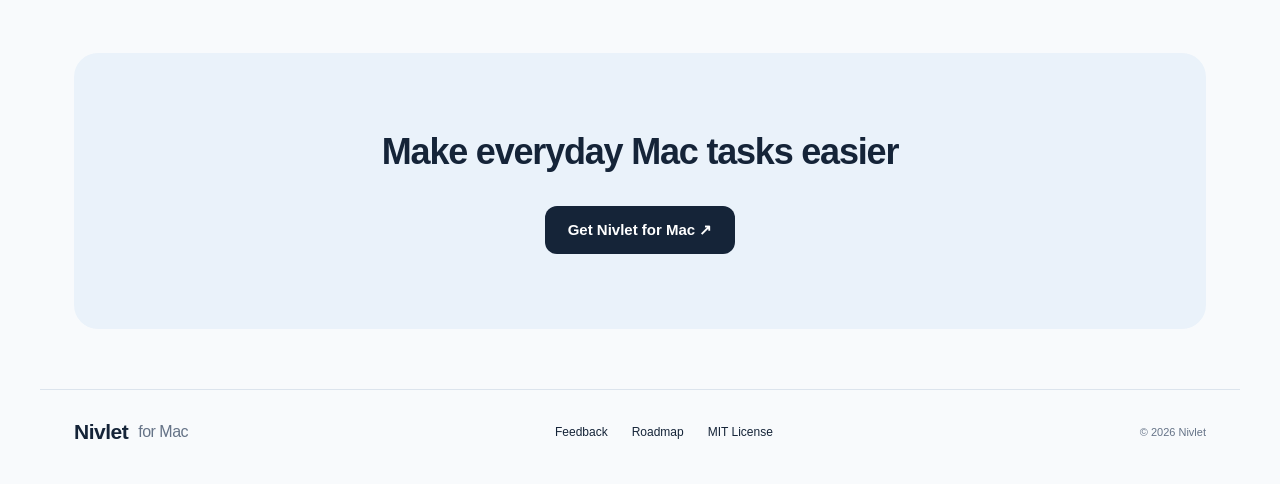
==== commit a8de8d31: "Keep guides, READMEs and the website version-neutral Download links now point at releases/latest and" ====
--- a/docs/index.html
+++ b/docs/index.html
@@ -1,7 +1,7 @@
 <!doctype html><html lang="en"><head><meta charset="utf-8"><meta name="viewport" content="width=device-width,initial-scale=1"><meta name="description" content="Nivlet for Mac brings clipboard history, window management, app shortcuts and browser routing to your Mac menu bar."><link rel="canonical" href="https://wivnelo.github.io/Nivlet/"><title data-zh="Nivlet for Mac — 让常用桌面操作更顺手">Nivlet for Mac — Everyday tools for your Mac</title><link rel="icon" href="assets/favicon.png"><link rel="stylesheet" href="style.css"></head><body>
 <header><a class="brand" href="#"><img src="assets/nivlet-icon.webp" alt="" width="30" height="30">Nivlet <span>for Mac</span></a><nav><a href="#features" data-zh="功能">Features</a><a href="#start" data-zh="开始使用">Get started</a><a href="screenshots.html" data-zh="界面截图">Screenshots</a><a href="https://github.com/wivnelo/Nivlet">GitHub ↗</a><button id="language" aria-label="切换为简体中文">简体中文</button></nav></header>
-<main><section class="hero"><div class="hero-copy"><div class="eyebrow" data-zh="Mac 桌面工具">TOOLS FOR YOUR MAC</div><h1 data-zh="你的 Mac，<br>常用工具一站配齐。">Everyday tools.<br>One Mac app.</h1><p class="lead" data-zh="管理剪贴板、调整窗口、快捷启动应用，<br>还能按应用或网站选择浏览器。">Manage clipboard history, arrange windows and launch apps.<br>Choose which browser opens links from each app or website.</p><div class="actions"><a class="primary" href="https://github.com/wivnelo/Nivlet/releases/tag/v2.0.2" data-zh="下载 Mac 版 ↗">Download for Mac ↗</a><a class="text-link" href="#features" data-zh="查看功能 ↓">Explore features ↓</a></div><p class="fine" data-zh="后续版本：Apple Silicon · 免费开源">New releases: Apple Silicon · Free &amp; open source</p></div><div class="hero-art"><img class="app-icon" src="assets/nivlet-icon.webp" alt="Nivlet" width="164" height="164" decoding="async"><div class="demo" aria-label="Illustrative clipboard menu"><div class="demo-bar"><span>↑ 12 KB/s<br>↓ 84 KB/s</span><b>▣</b><b>N</b></div><div class="menu"><div class="menu-title" data-zh="剪贴板历史">Clipboard history</div><div class="image-row"><span class="mini-image">N</span><span>Image 128×128 · 82 KB</span><span>›</span></div><div class="text-row"><i>T</i><span data-zh="项目会议记录">Project meeting notes</span></div><div class="text-row"><i>T</i><span>https://github.com/wivnelo/Nivlet</span></div><div class="menu-foot" data-zh="搜索历史…">Search history…</div></div><small data-zh="界面示意 · 不含个人数据">Illustrative interface · No personal data</small></div></div></section>
-<div class="release-note"><span>ⓘ</span><p data-zh="2.0.2 / Build 62 已正式发布，仅支持 Apple Silicon 与 macOS 13.0+，已签名并通过 Apple 公证。1.0.8 / Build 55 是最后 Intel 版，历史下载保留。">2.0.2 / Build 62 is available for Apple Silicon and macOS 13.0+, Developer ID signed and Apple notarized. Version 1.0.8 Build 55 remains the final Intel release, with its downloads retained.</p></div>
+<main><section class="hero"><div class="hero-copy"><div class="eyebrow" data-zh="Mac 桌面工具">TOOLS FOR YOUR MAC</div><h1 data-zh="你的 Mac，<br>常用工具一站配齐。">Everyday tools.<br>One Mac app.</h1><p class="lead" data-zh="管理剪贴板、调整窗口、快捷启动应用，<br>还能按应用或网站选择浏览器。">Manage clipboard history, arrange windows and launch apps.<br>Choose which browser opens links from each app or website.</p><div class="actions"><a class="primary" href="https://github.com/wivnelo/Nivlet/releases/latest" data-zh="下载 Mac 版 ↗">Download for Mac ↗</a><a class="text-link" href="#features" data-zh="查看功能 ↓">Explore features ↓</a></div><p class="fine" data-zh="后续版本：Apple Silicon · 免费开源">New releases: Apple Silicon · Free &amp; open source</p></div><div class="hero-art"><img class="app-icon" src="assets/nivlet-icon.webp" alt="Nivlet" width="164" height="164" decoding="async"><div class="demo" aria-label="Illustrative clipboard menu"><div class="demo-bar"><span>↑ 12 KB/s<br>↓ 84 KB/s</span><b>▣</b><b>N</b></div><div class="menu"><div class="menu-title" data-zh="剪贴板历史">Clipboard history</div><div class="image-row"><span class="mini-image">N</span><span>Image 128×128 · 82 KB</span><span>›</span></div><div class="text-row"><i>T</i><span data-zh="项目会议记录">Project meeting notes</span></div><div class="text-row"><i>T</i><span>https://github.com/wivnelo/Nivlet</span></div><div class="menu-foot" data-zh="搜索历史…">Search history…</div></div><small data-zh="界面示意 · 不含个人数据">Illustrative interface · No personal data</small></div></div></section>
+<div class="release-note"><span>ⓘ</span><p data-zh="正式版仅支持 Apple Silicon 与 macOS 13.0+，均已签名并通过 Apple 公证。1.0.8 / Build 55 是最后 Intel 版，历史下载保留。">Releases support Apple Silicon and macOS 13.0+, and are Developer ID signed and Apple notarized. Version 1.0.8 Build 55 remains the final Intel release, with its downloads retained.</p></div>
 <p class="fine"><a href="https://github.com/wivnelo/Nivlet/releases/tag/v1.0.8" data-zh="Intel：下载 v1.0.8 / Build 55 ↗">Intel: download v1.0.8 / Build 55 ↗</a></p>
 <section id="features"><div class="section-heading"><div class="eyebrow" data-zh="功能介绍">FEATURES</div><h2 data-zh="常用功能，都在菜单栏">Everyday tools in your menu bar</h2><p data-zh="需要什么就开启什么，在设置中直接配置，无需编写代码或另外安装 Hammerspoon。">Enable the features you need and configure them in Settings. No coding or separate Hammerspoon installation required.</p></div><div class="features">
 <article class="wide"><div class="number" data-zh="01 / 剪贴板">01 / CLIPBOARD</div><h3 data-zh="剪贴板历史">Clipboard history</h3><p data-zh="找回之前复制的文字和图片，支持文字搜索和图片预览。可设置保留数量与时间，也能关闭记录或排除指定应用。">Find text and images you copied earlier, search text history and preview images. Set retention limits, turn recording off or exclude selected apps.</p><div class="snippet"><span>T</span><span data-zh="查找之前复制的内容">Find something you copied earlier</span><span>⌕</span></div></article>
@@ -10,7 +10,7 @@
 <article><div class="number" data-zh="04 / 浏览器分流">04 / BROWSER ROUTING</div><h3 data-zh="不同链接，用不同浏览器打开">Open links in your chosen browser</h3><p data-zh="例如微信里的链接用 Safari，开发工具里的链接用 Chrome。按来源应用或网站设置规则，未匹配的链接使用你指定的浏览器。部分应用可能无法识别来源。">For example, open WeChat links in Safari and links from development tools in Chrome. Set rules by source app or website, with a fallback browser for unmatched links. Some apps may not provide an identifiable source.</p><div class="route">WeChat <span>→</span> Safari</div></article>
 <article><div class="number" data-zh="05 / 系统信息与输入法">05 / SYSTEM & INPUT</div><h3 data-zh="查看系统状态，自动切换输入法">System information and input switching</h3><p data-zh="在菜单栏查看网速，在菜单中查看 CPU、内存等系统信息。为不同应用指定输入法，切换应用时自动切换。">Show network speed in the menu bar and CPU, memory and other information in its menu. Assign an input source to each app and switch automatically when you change apps.</p></article>
 <article><div class="number" data-zh="06 / 配置与外观">06 / SETTINGS</div><h3 data-zh="备份和迁移配置">Back up and transfer settings</h3><p data-zh="将设置导出为 JSON 文件，换设备时可导入。2.0.0 统一侧边栏、一次保存所有已修改页面，取消仅影响当前页；提供简体/繁体中文、英文、日语及深浅色。">Export settings as JSON and import them on another Mac. Version 2.0.0 adds a sidebar, saves all changed pages together, and cancels only the current page. Choose Simplified or Traditional Chinese, English or Japanese, and light or dark mode.</p></article></div></section>
-<section class="details"><article><h3 data-zh="Nivlet v2.0.2 发行">Nivlet v2.0.2 release</h3><p data-zh="Build 62 减少后台开销：菜单栏网速图标只在变化时重绘，关闭网速显示后每分钟采集一次，剪贴板轮询减少重复工作。功能、设置与四语言界面不变。1.0.8 / Build 55 保留为最后 Intel 版。">Build 62 reduces background work: the menu bar speed icon redraws only when it changes, sampling slows to once a minute when the speed display is off, and clipboard polling does less repeated work. Features, settings and the four-language interface are unchanged. Version 1.0.8 Build 55 remains the final Intel release.</p><a class="text-link" href="https://github.com/wivnelo/Nivlet/blob/main/documentation/RELEASE-v2.0.2.md" data-zh="查看版本说明 ↗">Release notes ↗</a></article></section>
+<section class="details"><article><h3 data-zh="版本与更新">Releases and updates</h3><p data-zh="每个正式版都附带签名、公证的 DMG 与 ZIP 及校验值；已安装的 Nivlet 可在“关于”页检查更新。各版本改动与验证范围见版本说明。">Every release ships signed and notarized DMG and ZIP files with checksums. Installed copies can check for updates from the About page. Each version's changes and verification scope are in its release notes.</p><a class="text-link" href="https://github.com/wivnelo/Nivlet/blob/main/documentation/README.md" data-zh="查看版本说明 ↗">Release notes ↗</a></article></section>
 <section id="start" class="start"><div><div class="eyebrow" data-zh="使用指南">GET STARTED</div><h2 data-zh="安装与开始使用">Install and get started</h2><a class="text-link" href="https://github.com/wivnelo/Nivlet/blob/main/documentation/INSTALLATION.en.md" id="installGuide" data-zh="完整安装与升级指南 ↗">Installation & upgrade guide ↗</a></div><ol><li><b data-zh="下载安装">Download & install</b><p data-zh="下载并打开 DMG，将 Nivlet.app 拖入“应用程序”文件夹，再打开应用。也可以下载 ZIP，解压后移入“应用程序”。">Open the downloaded DMG and drag Nivlet.app into Applications, then launch it. Alternatively, download the ZIP, extract it and move the app into Applications.</p></li><li><b data-zh="按需授权">Grant permissions as needed</b><p data-zh="窗口管理和 Option 直接粘贴需要辅助功能权限。旧 ad-hoc 版首次迁移可能需要重新授权；权限延续以对应版本实际验收为准。无需关闭 Gatekeeper，异常安全警告请停止并反馈。">Window actions and Option-paste need Accessibility. Migrating from an old ad-hoc build may require reauthorization once; permission carryover depends on the tested release and system. Do not disable Gatekeeper; stop and report unexpected security alerts.</p></li><li><b data-zh="配置并保存">Configure & save</b><p data-zh="点击菜单栏 N 图标打开设置，开启需要的功能。2.0.0 点击“保存全部设置”保存所有已修改页。使用浏览器分流前，还需将 Nivlet 设为默认浏览器。">Click the N menu bar icon to open Settings and enable the features you need. In 2.0.0, Save All Settings saves every changed page. To use browser routing, set Nivlet as the default browser.</p></li></ol></section>
 <section class="details"><article><h3 data-zh="数据与隐私">Data and privacy</h3><p data-zh="配置和剪贴板记录保存在本机，不会上传。跨重启保留历史使用本地明文缓存，复制敏感内容前可关闭记录并保存。检查更新、下载安装包和打开网页需要联网。官网不使用分析脚本或追踪 Cookie。">Settings and clipboard history stay on your Mac and are not uploaded. Persistent history uses a local plaintext cache; turn recording off and save before copying sensitive content. Update checks, downloads and opening websites require a network connection. This site uses no analytics scripts or tracking cookies.</p></article><article><h3 data-zh="系统要求与兼容性">System requirements and compatibility</h3><p data-zh="macOS 13.0+。2.0.0 起仅支持 Apple Silicon（arm64），后续不再构建或支持 Intel。1.0.8 / Build 55 是最后 Intel 版，历史下载保留。">macOS 13.0+. From 2.0.0 onward, Apple Silicon (arm64) only; Intel builds and support stop. Version 1.0.8 Build 55 is the final Intel release, with its downloads retained.</p></article></section>
-<section class="closing"><h2 data-zh="让常用桌面操作更顺手">Make everyday Mac tasks easier</h2><a class="primary" href="https://github.com/wivnelo/Nivlet/releases/tag/v2.0.2" data-zh="获取 Nivlet for Mac ↗">Get Nivlet for Mac ↗</a></section></main><footer><a class="brand" href="#">Nivlet <span>for Mac</span></a><div><a href="https://github.com/wivnelo/Nivlet/issues" data-zh="问题反馈">Feedback</a><a href="https://github.com/wivnelo/Nivlet/blob/main/ROADMAP.md" data-zh="开发计划">Roadmap</a><a href="https://github.com/wivnelo/Nivlet/blob/main/LICENSE">MIT License</a></div><span>© 2026 Nivlet</span></footer><script src="app.js"></script></body></html>
+<section class="closing"><h2 data-zh="让常用桌面操作更顺手">Make everyday Mac tasks easier</h2><a class="primary" href="https://github.com/wivnelo/Nivlet/releases/latest" data-zh="获取 Nivlet for Mac ↗">Get Nivlet for Mac ↗</a></section></main><footer><a class="brand" href="#">Nivlet <span>for Mac</span></a><div><a href="https://github.com/wivnelo/Nivlet/issues" data-zh="问题反馈">Feedback</a><a href="https://github.com/wivnelo/Nivlet/blob/main/ROADMAP.md" data-zh="开发计划">Roadmap</a><a href="https://github.com/wivnelo/Nivlet/blob/main/LICENSE">MIT License</a></div><span>© 2026 Nivlet</span></footer><script src="app.js"></script></body></html>
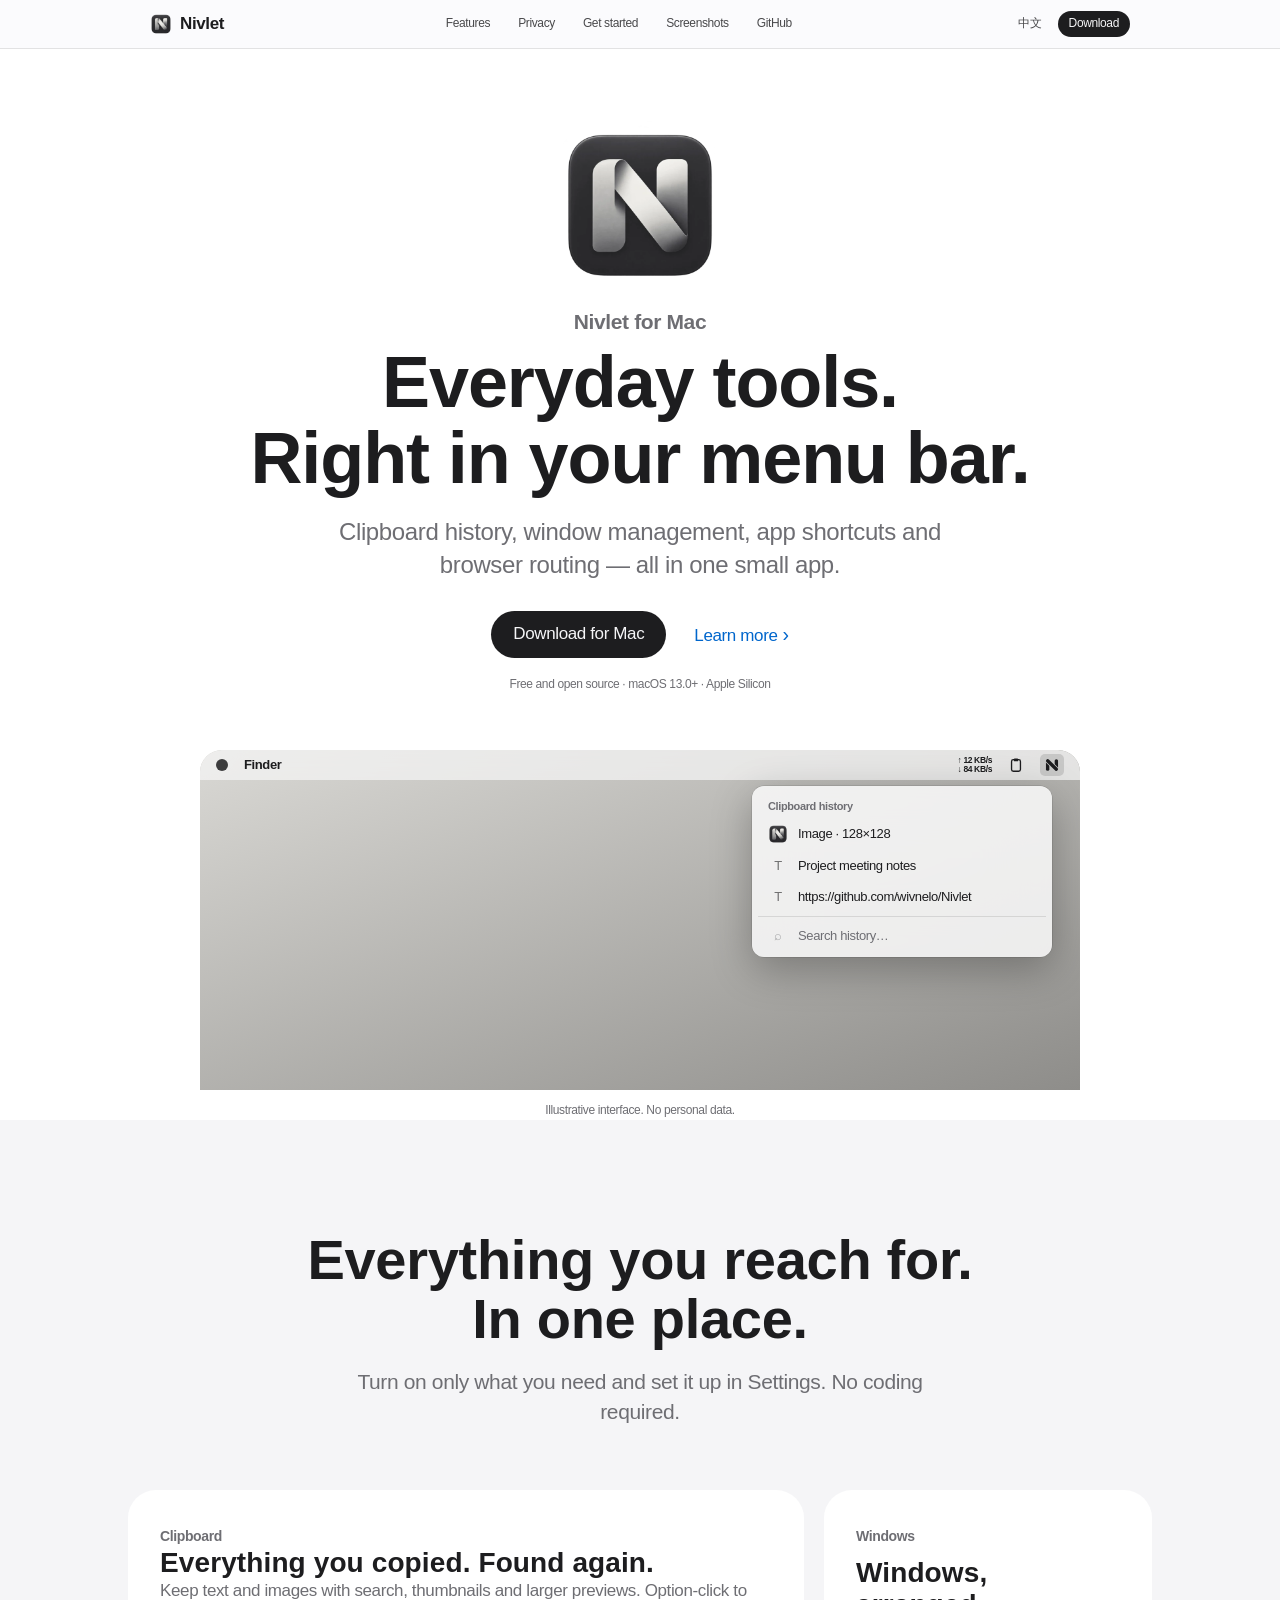
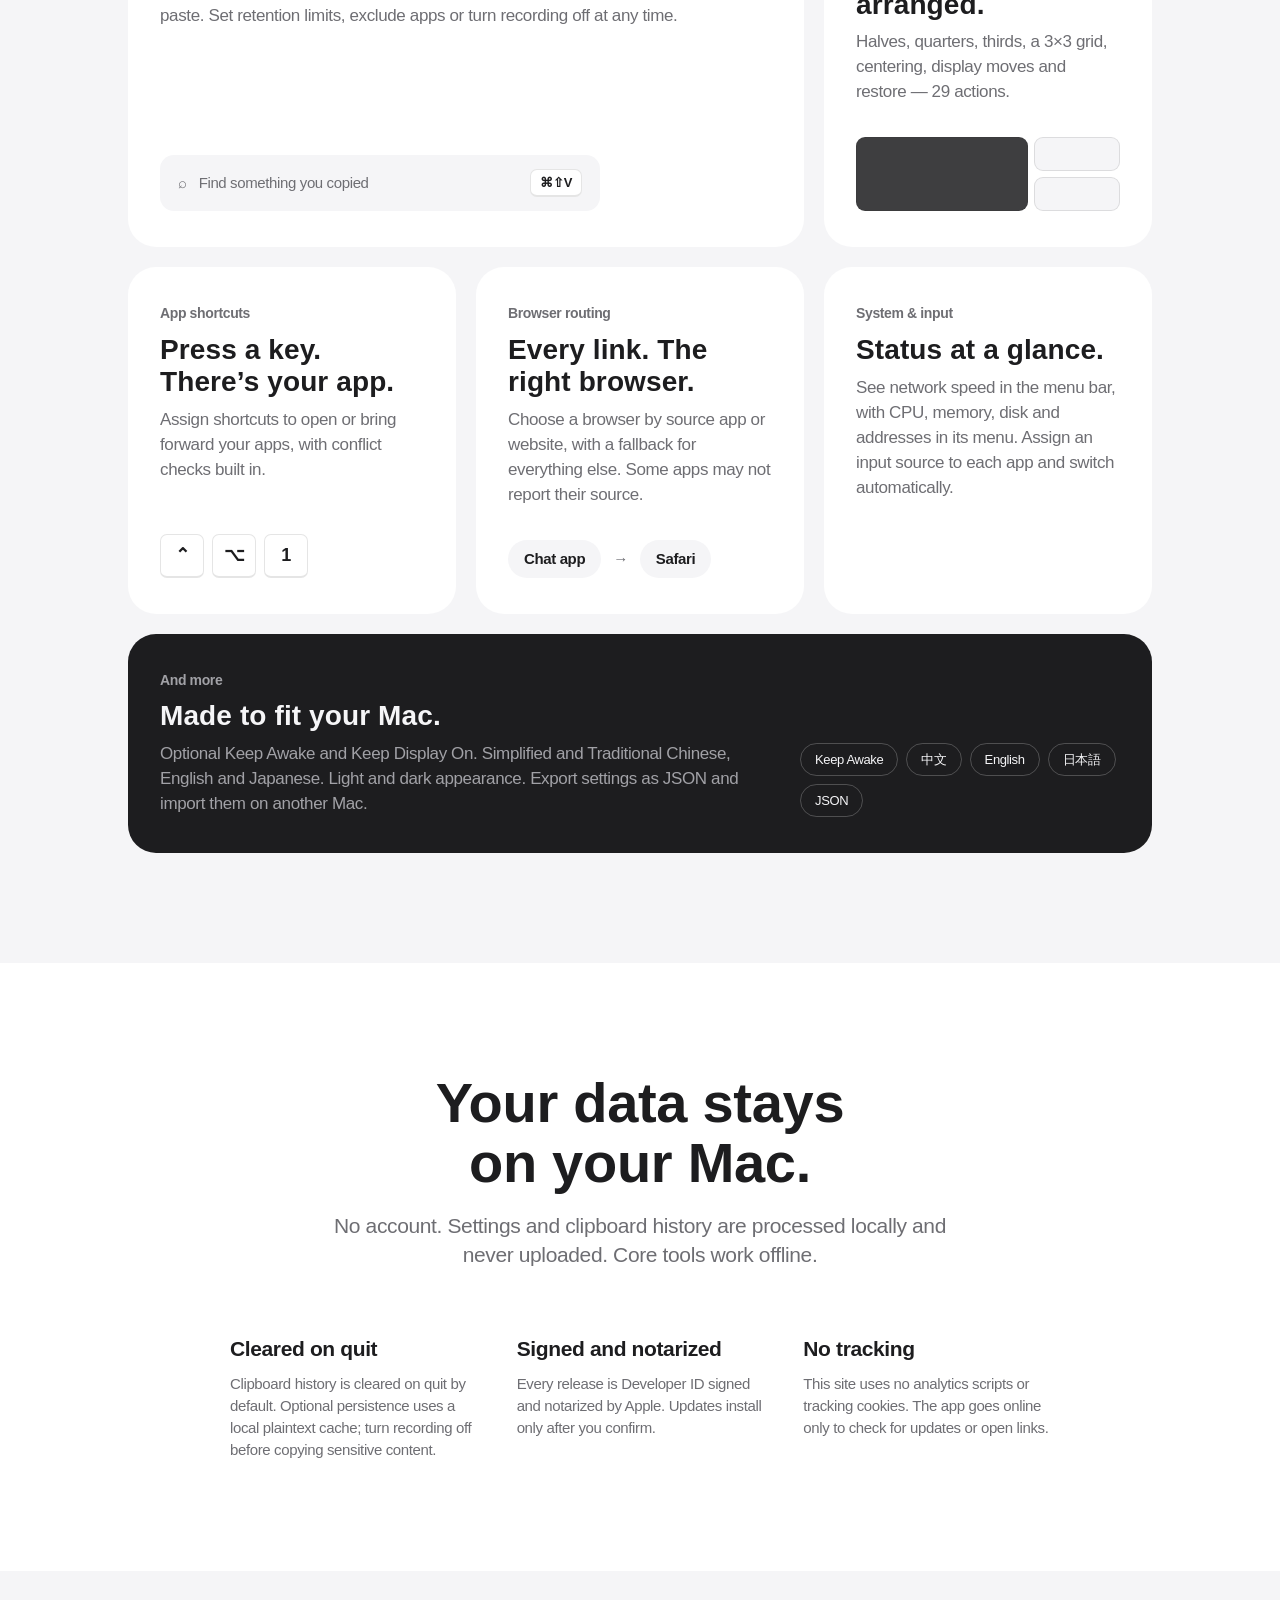
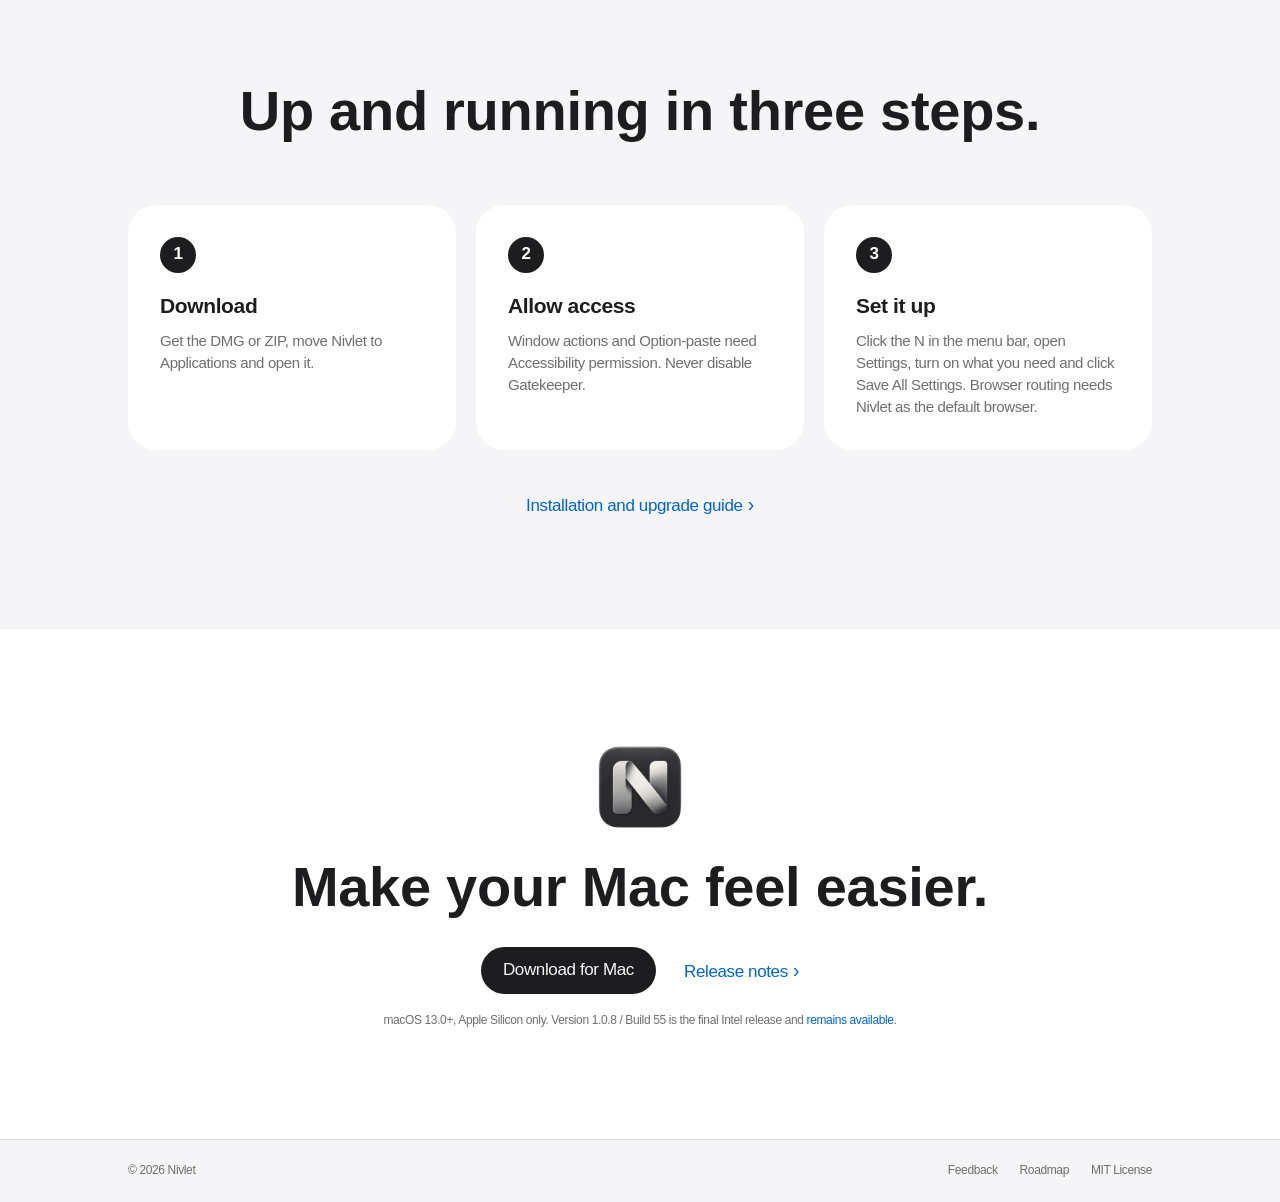
==== commit c9716b37: "Adopt graphite app icon and redesign website and READMEs - Recolor the folded-ribbon N app icon to g" ====
--- a/docs/index.html
+++ b/docs/index.html
@@ -1,16 +1,173 @@
-<!doctype html><html lang="en"><head><meta charset="utf-8"><meta name="viewport" content="width=device-width,initial-scale=1"><meta name="description" content="Nivlet for Mac brings clipboard history, window management, app shortcuts and browser routing to your Mac menu bar."><link rel="canonical" href="https://wivnelo.github.io/Nivlet/"><title data-zh="Nivlet for Mac — 让常用桌面操作更顺手">Nivlet for Mac — Everyday tools for your Mac</title><link rel="icon" href="assets/favicon.png"><link rel="stylesheet" href="style.css"></head><body>
-<header><a class="brand" href="#"><img src="assets/nivlet-icon.webp" alt="" width="30" height="30">Nivlet <span>for Mac</span></a><nav><a href="#features" data-zh="功能">Features</a><a href="#start" data-zh="开始使用">Get started</a><a href="screenshots.html" data-zh="界面截图">Screenshots</a><a href="https://github.com/wivnelo/Nivlet">GitHub ↗</a><button id="language" aria-label="切换为简体中文">简体中文</button></nav></header>
-<main><section class="hero"><div class="hero-copy"><div class="eyebrow" data-zh="Mac 桌面工具">TOOLS FOR YOUR MAC</div><h1 data-zh="你的 Mac，<br>常用工具一站配齐。">Everyday tools.<br>One Mac app.</h1><p class="lead" data-zh="管理剪贴板、调整窗口、快捷启动应用，<br>还能按应用或网站选择浏览器。">Manage clipboard history, arrange windows and launch apps.<br>Choose which browser opens links from each app or website.</p><div class="actions"><a class="primary" href="https://github.com/wivnelo/Nivlet/releases/latest" data-zh="下载 Mac 版 ↗">Download for Mac ↗</a><a class="text-link" href="#features" data-zh="查看功能 ↓">Explore features ↓</a></div><p class="fine" data-zh="后续版本：Apple Silicon · 免费开源">New releases: Apple Silicon · Free &amp; open source</p></div><div class="hero-art"><img class="app-icon" src="assets/nivlet-icon.webp" alt="Nivlet" width="164" height="164" decoding="async"><div class="demo" aria-label="Illustrative clipboard menu"><div class="demo-bar"><span>↑ 12 KB/s<br>↓ 84 KB/s</span><b>▣</b><b>N</b></div><div class="menu"><div class="menu-title" data-zh="剪贴板历史">Clipboard history</div><div class="image-row"><span class="mini-image">N</span><span>Image 128×128 · 82 KB</span><span>›</span></div><div class="text-row"><i>T</i><span data-zh="项目会议记录">Project meeting notes</span></div><div class="text-row"><i>T</i><span>https://github.com/wivnelo/Nivlet</span></div><div class="menu-foot" data-zh="搜索历史…">Search history…</div></div><small data-zh="界面示意 · 不含个人数据">Illustrative interface · No personal data</small></div></div></section>
-<div class="release-note"><span>ⓘ</span><p data-zh="正式版仅支持 Apple Silicon 与 macOS 13.0+，均已签名并通过 Apple 公证。1.0.8 / Build 55 是最后 Intel 版，历史下载保留。">Releases support Apple Silicon and macOS 13.0+, and are Developer ID signed and Apple notarized. Version 1.0.8 Build 55 remains the final Intel release, with its downloads retained.</p></div>
-<p class="fine"><a href="https://github.com/wivnelo/Nivlet/releases/tag/v1.0.8" data-zh="Intel：下载 v1.0.8 / Build 55 ↗">Intel: download v1.0.8 / Build 55 ↗</a></p>
-<section id="features"><div class="section-heading"><div class="eyebrow" data-zh="功能介绍">FEATURES</div><h2 data-zh="常用功能，都在菜单栏">Everyday tools in your menu bar</h2><p data-zh="需要什么就开启什么，在设置中直接配置，无需编写代码或另外安装 Hammerspoon。">Enable the features you need and configure them in Settings. No coding or separate Hammerspoon installation required.</p></div><div class="features">
-<article class="wide"><div class="number" data-zh="01 / 剪贴板">01 / CLIPBOARD</div><h3 data-zh="剪贴板历史">Clipboard history</h3><p data-zh="找回之前复制的文字和图片，支持文字搜索和图片预览。可设置保留数量与时间，也能关闭记录或排除指定应用。">Find text and images you copied earlier, search text history and preview images. Set retention limits, turn recording off or exclude selected apps.</p><div class="snippet"><span>T</span><span data-zh="查找之前复制的内容">Find something you copied earlier</span><span>⌕</span></div></article>
-<article><div class="number" data-zh="02 / 窗口管理">02 / WINDOWS</div><h3 data-zh="快捷调整窗口布局">Arrange windows with shortcuts</h3><p data-zh="用自定义快捷键将窗口移到半屏、三分区或九宫格，支持居中、跨屏移动和恢复原位置，共 29 项操作。">Set shortcuts for 29 window actions, including halves, thirds, a 3×3 grid, centering, moving between displays and restoring the original position.</p><div class="window-demo"><span></span><span></span></div></article>
-<article><div class="number" data-zh="03 / 应用启动">03 / APP SHORTCUTS</div><h3 data-zh="用快捷键打开应用">Launch apps with shortcuts</h3><p data-zh="给常用应用设置快捷键，打开或切换时会显示简短提示。支持更换应用、拖动排序，并检查重复应用和快捷键冲突。">Assign shortcuts to open apps or bring them to the front, with brief feedback when triggered. Replace apps, reorder rules and check for duplicates or conflicting shortcuts.</p><div class="keys"><kbd>⌥</kbd><b>+</b><kbd>S</kbd><span>→ Safari</span></div></article>
-<article><div class="number" data-zh="04 / 浏览器分流">04 / BROWSER ROUTING</div><h3 data-zh="不同链接，用不同浏览器打开">Open links in your chosen browser</h3><p data-zh="例如微信里的链接用 Safari，开发工具里的链接用 Chrome。按来源应用或网站设置规则，未匹配的链接使用你指定的浏览器。部分应用可能无法识别来源。">For example, open WeChat links in Safari and links from development tools in Chrome. Set rules by source app or website, with a fallback browser for unmatched links. Some apps may not provide an identifiable source.</p><div class="route">WeChat <span>→</span> Safari</div></article>
-<article><div class="number" data-zh="05 / 系统信息与输入法">05 / SYSTEM & INPUT</div><h3 data-zh="查看系统状态，自动切换输入法">System information and input switching</h3><p data-zh="在菜单栏查看网速，在菜单中查看 CPU、内存等系统信息。为不同应用指定输入法，切换应用时自动切换。">Show network speed in the menu bar and CPU, memory and other information in its menu. Assign an input source to each app and switch automatically when you change apps.</p></article>
-<article><div class="number" data-zh="06 / 配置与外观">06 / SETTINGS</div><h3 data-zh="备份和迁移配置">Back up and transfer settings</h3><p data-zh="将设置导出为 JSON 文件，换设备时可导入。2.0.0 统一侧边栏、一次保存所有已修改页面，取消仅影响当前页；提供简体/繁体中文、英文、日语及深浅色。">Export settings as JSON and import them on another Mac. Version 2.0.0 adds a sidebar, saves all changed pages together, and cancels only the current page. Choose Simplified or Traditional Chinese, English or Japanese, and light or dark mode.</p></article></div></section>
-<section class="details"><article><h3 data-zh="版本与更新">Releases and updates</h3><p data-zh="每个正式版都附带签名、公证的 DMG 与 ZIP 及校验值；已安装的 Nivlet 可在“关于”页检查更新。各版本改动与验证范围见版本说明。">Every release ships signed and notarized DMG and ZIP files with checksums. Installed copies can check for updates from the About page. Each version's changes and verification scope are in its release notes.</p><a class="text-link" href="https://github.com/wivnelo/Nivlet/blob/main/documentation/README.md" data-zh="查看版本说明 ↗">Release notes ↗</a></article></section>
-<section id="start" class="start"><div><div class="eyebrow" data-zh="使用指南">GET STARTED</div><h2 data-zh="安装与开始使用">Install and get started</h2><a class="text-link" href="https://github.com/wivnelo/Nivlet/blob/main/documentation/INSTALLATION.en.md" id="installGuide" data-zh="完整安装与升级指南 ↗">Installation & upgrade guide ↗</a></div><ol><li><b data-zh="下载安装">Download & install</b><p data-zh="下载并打开 DMG，将 Nivlet.app 拖入“应用程序”文件夹，再打开应用。也可以下载 ZIP，解压后移入“应用程序”。">Open the downloaded DMG and drag Nivlet.app into Applications, then launch it. Alternatively, download the ZIP, extract it and move the app into Applications.</p></li><li><b data-zh="按需授权">Grant permissions as needed</b><p data-zh="窗口管理和 Option 直接粘贴需要辅助功能权限。旧 ad-hoc 版首次迁移可能需要重新授权；权限延续以对应版本实际验收为准。无需关闭 Gatekeeper，异常安全警告请停止并反馈。">Window actions and Option-paste need Accessibility. Migrating from an old ad-hoc build may require reauthorization once; permission carryover depends on the tested release and system. Do not disable Gatekeeper; stop and report unexpected security alerts.</p></li><li><b data-zh="配置并保存">Configure & save</b><p data-zh="点击菜单栏 N 图标打开设置，开启需要的功能。2.0.0 点击“保存全部设置”保存所有已修改页。使用浏览器分流前，还需将 Nivlet 设为默认浏览器。">Click the N menu bar icon to open Settings and enable the features you need. In 2.0.0, Save All Settings saves every changed page. To use browser routing, set Nivlet as the default browser.</p></li></ol></section>
-<section class="details"><article><h3 data-zh="数据与隐私">Data and privacy</h3><p data-zh="配置和剪贴板记录保存在本机，不会上传。跨重启保留历史使用本地明文缓存，复制敏感内容前可关闭记录并保存。检查更新、下载安装包和打开网页需要联网。官网不使用分析脚本或追踪 Cookie。">Settings and clipboard history stay on your Mac and are not uploaded. Persistent history uses a local plaintext cache; turn recording off and save before copying sensitive content. Update checks, downloads and opening websites require a network connection. This site uses no analytics scripts or tracking cookies.</p></article><article><h3 data-zh="系统要求与兼容性">System requirements and compatibility</h3><p data-zh="macOS 13.0+。2.0.0 起仅支持 Apple Silicon（arm64），后续不再构建或支持 Intel。1.0.8 / Build 55 是最后 Intel 版，历史下载保留。">macOS 13.0+. From 2.0.0 onward, Apple Silicon (arm64) only; Intel builds and support stop. Version 1.0.8 Build 55 is the final Intel release, with its downloads retained.</p></article></section>
-<section class="closing"><h2 data-zh="让常用桌面操作更顺手">Make everyday Mac tasks easier</h2><a class="primary" href="https://github.com/wivnelo/Nivlet/releases/latest" data-zh="获取 Nivlet for Mac ↗">Get Nivlet for Mac ↗</a></section></main><footer><a class="brand" href="#">Nivlet <span>for Mac</span></a><div><a href="https://github.com/wivnelo/Nivlet/issues" data-zh="问题反馈">Feedback</a><a href="https://github.com/wivnelo/Nivlet/blob/main/ROADMAP.md" data-zh="开发计划">Roadmap</a><a href="https://github.com/wivnelo/Nivlet/blob/main/LICENSE">MIT License</a></div><span>© 2026 Nivlet</span></footer><script src="app.js"></script></body></html>
+<!doctype html>
+<html lang="en">
+<head>
+<meta charset="utf-8">
+<meta name="viewport" content="width=device-width,initial-scale=1">
+<meta name="description" content="Nivlet for Mac brings clipboard history, window management, app shortcuts and browser routing to your Mac menu bar. Free and open source.">
+<meta name="color-scheme" content="light dark">
+<link rel="canonical" href="https://wivnelo.github.io/Nivlet/">
+<title data-zh="Nivlet for Mac — 常用工具，就在菜单栏">Nivlet for Mac — Everyday tools in your menu bar</title>
+<link rel="icon" href="assets/favicon.png">
+<link rel="apple-touch-icon" href="assets/nivlet-icon.webp">
+<link rel="stylesheet" href="style.css">
+</head>
+<body>
+
+<header class="nav">
+  <div class="nav-inner">
+    <a class="brand" href="#top"><img src="assets/nivlet-icon.webp" alt="" width="22" height="22">Nivlet</a>
+    <nav>
+      <a href="#features" data-zh="功能">Features</a>
+      <a href="#privacy" data-zh="隐私">Privacy</a>
+      <a href="#start" data-zh="开始使用">Get started</a>
+      <a href="screenshots.html" data-zh="截图">Screenshots</a>
+      <a href="https://github.com/wivnelo/Nivlet">GitHub</a>
+    </nav>
+    <div class="nav-end">
+      <button id="language" type="button" aria-label="切换为简体中文">中文</button>
+      <a class="pill small" href="https://github.com/wivnelo/Nivlet/releases/latest" data-zh="下载">Download</a>
+    </div>
+  </div>
+</header>
+
+<main id="top">
+
+<section class="hero">
+  <img class="hero-icon" src="assets/nivlet-icon.webp" alt="Nivlet app icon" width="168" height="168" decoding="async">
+  <p class="kicker">Nivlet for Mac</p>
+  <h1 data-zh="常用工具，<br>就在菜单栏。">Everyday tools.<br>Right in your menu bar.</h1>
+  <p class="lead" data-zh="剪贴板历史、窗口管理、应用快捷启动与浏览器分流，一个应用全部搞定。">Clipboard history, window management, app shortcuts and browser routing — all in one small app.</p>
+  <div class="cta">
+    <a class="pill" href="https://github.com/wivnelo/Nivlet/releases/latest" data-zh="下载 Mac 版">Download for Mac</a>
+    <a class="more" href="#features" data-zh="了解更多">Learn more</a>
+  </div>
+  <p class="fine" data-zh="免费开源 · macOS 13.0+ · Apple Silicon">Free and open source · macOS 13.0+ · Apple Silicon</p>
+
+  <figure class="stage" aria-label="Illustrative menu bar with the Nivlet clipboard menu">
+    <div class="desktop">
+      <div class="menubar">
+        <span class="menubar-left"><b></b><span>Finder</span></span>
+        <span class="menubar-right">
+          <span class="speed">↑ 12 KB/s<br>↓ 84 KB/s</span>
+          <svg class="glyph" viewBox="0 0 18 18" aria-hidden="true"><rect x="4" y="3" width="10" height="13" rx="2" fill="none" stroke="currentColor" stroke-width="1.5"/><rect x="6.5" y="1.8" width="5" height="3" rx="1" fill="currentColor"/></svg>
+          <svg class="glyph menu-n" viewBox="0 0 18 18" aria-hidden="true"><defs><mask id="fold"><rect width="18" height="18" fill="#fff"/><path d="M4.1 4.3 13.9 13.7" stroke="#000" stroke-width="5.5" stroke-linecap="round"/></mask></defs><g fill="currentColor"><g mask="url(#fold)"><rect x="2.2" y="2.4" width="3.8" height="13.2" rx="1.9"/><rect x="12" y="2.4" width="3.8" height="13.2" rx="1.9"/></g><path d="M4.1 4.3 13.9 13.7" stroke="currentColor" stroke-width="3.8" stroke-linecap="round"/></g></svg>
+        </span>
+      </div>
+      <div class="dropdown">
+        <div class="dropdown-title" data-zh="剪贴板历史">Clipboard history</div>
+        <div class="item"><span class="thumb"></span><span data-zh="图片 · 128×128">Image · 128×128</span></div>
+        <div class="item"><i>T</i><span data-zh="项目会议记录">Project meeting notes</span></div>
+        <div class="item"><i>T</i><span>https://github.com/wivnelo/Nivlet</span></div>
+        <div class="item muted"><i>⌕</i><span data-zh="搜索历史…">Search history…</span></div>
+      </div>
+    </div>
+    <figcaption data-zh="界面示意，不含个人数据">Illustrative interface. No personal data.</figcaption>
+  </figure>
+</section>
+
+<section id="features" class="band gray">
+  <div class="wrap">
+    <h2 data-zh="伸手就用的，<br>都在这里。">Everything you reach for.<br>In one place.</h2>
+    <p class="sub" data-zh="需要什么就开启什么，在设置中直接配置，无需编写代码。">Turn on only what you need and set it up in Settings. No coding required.</p>
+
+    <div class="grid">
+      <article class="tile span2">
+        <div class="tile-text">
+          <p class="label" data-zh="剪贴板">Clipboard</p>
+          <h3 data-zh="复制过的，都能找回。">Everything you copied. Found again.</h3>
+          <p data-zh="保留文字和图片，支持搜索、缩略图与放大预览，按住 Option 点击直接粘贴。可设置保留期限、排除指定应用，或随时关闭记录。">Keep text and images with search, thumbnails and larger previews. Option-click to paste. Set retention limits, exclude apps or turn recording off at any time.</p>
+        </div>
+        <div class="visual search"><span>⌕</span><span data-zh="查找之前复制的内容">Find something you copied</span><kbd>⌘⇧V</kbd></div>
+      </article>
+
+      <article class="tile">
+        <p class="label" data-zh="窗口管理">Windows</p>
+        <h3 data-zh="一键摆好窗口。">Windows, arranged.</h3>
+        <p data-zh="半屏、四角、三分区、九宫格、居中、跨屏与恢复，共 29 项操作。">Halves, quarters, thirds, a 3×3 grid, centering, display moves and restore — 29 actions.</p>
+        <div class="visual layout"><span></span><span></span><span></span></div>
+      </article>
+
+      <article class="tile">
+        <p class="label" data-zh="应用启动">App shortcuts</p>
+        <h3 data-zh="按一下，应用就到。">Press a key. There’s your app.</h3>
+        <p data-zh="为常用应用设置快捷键，打开或切到前台，并自动检查冲突。">Assign shortcuts to open or bring forward your apps, with conflict checks built in.</p>
+        <div class="visual keys"><kbd>⌃</kbd><kbd>⌥</kbd><kbd>1</kbd></div>
+      </article>
+
+      <article class="tile">
+        <p class="label" data-zh="浏览器分流">Browser routing</p>
+        <h3 data-zh="每个链接，去对的浏览器。">Every link. The right browser.</h3>
+        <p data-zh="按来源应用或网站选择浏览器，未匹配的链接使用你指定的默认浏览器。部分应用可能无法识别来源。">Choose a browser by source app or website, with a fallback for everything else. Some apps may not report their source.</p>
+        <div class="visual route"><span data-zh="聊天应用">Chat app</span><b>→</b><span>Safari</span></div>
+      </article>
+
+      <article class="tile">
+        <p class="label" data-zh="系统与输入法">System &amp; input</p>
+        <h3 data-zh="状态一眼可见。">Status at a glance.</h3>
+        <p data-zh="菜单栏显示网速，菜单里查看 CPU、内存、磁盘与网络地址。为应用指定输入法，切换时自动切换。">See network speed in the menu bar, with CPU, memory, disk and addresses in its menu. Assign an input source to each app and switch automatically.</p>
+      </article>
+
+      <article class="tile span3 dark">
+        <div class="tile-text">
+          <p class="label" data-zh="更多">And more</p>
+          <h3 data-zh="贴合你的 Mac。">Made to fit your Mac.</h3>
+          <p data-zh="可选保持唤醒与屏幕长亮；简体/繁体中文、英文、日语；跟随深浅色外观；配置可导出为 JSON，换机时导入。">Optional Keep Awake and Keep Display On. Simplified and Traditional Chinese, English and Japanese. Light and dark appearance. Export settings as JSON and import them on another Mac.</p>
+        </div>
+        <div class="visual chips"><span>Keep Awake</span><span>中文</span><span>English</span><span>日本語</span><span>JSON</span></div>
+      </article>
+    </div>
+  </div>
+</section>
+
+<section id="privacy" class="band">
+  <div class="wrap narrow center">
+    <h2 data-zh="你的数据，<br>留在你的 Mac 上。">Your data stays<br>on your Mac.</h2>
+    <p class="sub" data-zh="无需账号。配置和剪贴板记录都在本机处理，不会上传。核心工具可离线使用。">No account. Settings and clipboard history are processed locally and never uploaded. Core tools work offline.</p>
+    <div class="facts">
+      <div><h3 data-zh="默认退出即清空">Cleared on quit</h3><p data-zh="剪贴板历史默认退出后清空。跨重启保留使用本地明文缓存，复制敏感内容前可关闭记录。">Clipboard history is cleared on quit by default. Optional persistence uses a local plaintext cache; turn recording off before copying sensitive content.</p></div>
+      <div><h3 data-zh="签名并经公证">Signed and notarized</h3><p data-zh="正式版均使用 Developer ID 签名并通过 Apple 公证，更新需你确认后才安装。">Every release is Developer ID signed and notarized by Apple. Updates install only after you confirm.</p></div>
+      <div><h3 data-zh="不做追踪">No tracking</h3><p data-zh="本站不使用分析脚本或追踪 Cookie。检查更新和打开网页时才会联网。">This site uses no analytics scripts or tracking cookies. The app goes online only to check for updates or open links.</p></div>
+    </div>
+  </div>
+</section>
+
+<section id="start" class="band gray">
+  <div class="wrap">
+    <h2 data-zh="三步开始。">Up and running in three steps.</h2>
+    <ol class="steps">
+      <li><span>1</span><h3 data-zh="下载安装">Download</h3><p data-zh="下载 DMG 或 ZIP，将 Nivlet 拖入“应用程序”后打开。">Get the DMG or ZIP, move Nivlet to Applications and open it.</p></li>
+      <li><span>2</span><h3 data-zh="按需授权">Allow access</h3><p data-zh="窗口管理和 Option 直接粘贴需要辅助功能权限。无需关闭 Gatekeeper。">Window actions and Option-paste need Accessibility permission. Never disable Gatekeeper.</p></li>
+      <li><span>3</span><h3 data-zh="设置并保存">Set it up</h3><p data-zh="点击菜单栏 N 图标打开设置，开启所需功能，点击“保存全部设置”。浏览器分流需将 Nivlet 设为默认浏览器。">Click the N in the menu bar, open Settings, turn on what you need and click Save All Settings. Browser routing needs Nivlet as the default browser.</p></li>
+    </ol>
+    <p class="center"><a class="more" id="installGuide" href="https://github.com/wivnelo/Nivlet/blob/main/documentation/INSTALLATION.en.md" data-zh="完整安装与升级指南">Installation and upgrade guide</a></p>
+  </div>
+</section>
+
+<section class="band closing">
+  <div class="wrap center">
+    <img src="assets/nivlet-icon.webp" alt="" width="96" height="96" loading="lazy">
+    <h2 data-zh="让 Mac 更顺手。">Make your Mac feel easier.</h2>
+    <div class="cta">
+      <a class="pill" href="https://github.com/wivnelo/Nivlet/releases/latest" data-zh="下载 Mac 版">Download for Mac</a>
+      <a class="more" href="https://github.com/wivnelo/Nivlet/blob/main/documentation/README.md" data-zh="版本说明">Release notes</a>
+    </div>
+    <p class="fine" data-zh="macOS 13.0+，仅支持 Apple Silicon。1.0.8 / Build 55 是最后一个 Intel 版本，<a href=&quot;https://github.com/wivnelo/Nivlet/releases/tag/v1.0.8&quot;>仍可下载</a>。">macOS 13.0+, Apple Silicon only. Version 1.0.8 / Build 55 is the final Intel release and <a href="https://github.com/wivnelo/Nivlet/releases/tag/v1.0.8">remains available</a>.</p>
+  </div>
+</section>
+
+</main>
+
+<footer>
+  <div class="wrap foot">
+    <span>© 2026 Nivlet</span>
+    <nav>
+      <a href="https://github.com/wivnelo/Nivlet/issues" data-zh="问题反馈">Feedback</a>
+      <a href="https://github.com/wivnelo/Nivlet/blob/main/ROADMAP.md" data-zh="开发计划">Roadmap</a>
+      <a href="https://github.com/wivnelo/Nivlet/blob/main/LICENSE">MIT License</a>
+    </nav>
+  </div>
+</footer>
+
+<script src="app.js"></script>
+</body>
+</html>
--- a/docs/style.css
+++ b/docs/style.css
@@ -1 +1,157 @@
-:root{color-scheme:light;--ink:#152438;--muted:#657387;--blue:#1668d4;--line:#dce4ed}*{box-sizing:border-box}html{scroll-behavior:smooth;scroll-padding-top:90px}body{margin:0;background:#f8fafc;color:var(--ink);font-family:-apple-system,BlinkMacSystemFont,"Segoe UI",sans-serif;-webkit-font-smoothing:antialiased}a{color:inherit;text-decoration:none}button,a{-webkit-tap-highlight-color:transparent}button:focus-visible,a:focus-visible{outline:3px solid #2188ec;outline-offset:5px}header{height:88px;max-width:1200px;margin:auto;display:flex;align-items:center;justify-content:space-between;padding:0 34px}.brand{display:flex;align-items:center;gap:10px;font-size:21px;font-weight:750;letter-spacing:-.5px}.brand img{width:30px;height:auto}.brand span{font-weight:400;color:var(--muted);font-size:16px}nav{display:flex;align-items:center;gap:28px;font-size:14px}nav button{border:1px solid var(--line);border-radius:20px;background:transparent;padding:8px 14px;color:var(--ink);cursor:pointer}main{max-width:1200px;margin:auto;padding:0 34px}.hero{min-height:620px;display:grid;grid-template-columns:1.15fr 1fr;align-items:center;gap:40px;padding:54px 0 80px}.eyebrow{font-size:11px;font-weight:700;letter-spacing:2px;color:var(--blue)}h1{font-size:clamp(48px,5.2vw,74px);line-height:1.17;letter-spacing:-3px;margin:24px 0}p{line-height:1.8;color:var(--muted)}.lead{font-size:18px;margin:24px 0 30px}.actions{display:flex;align-items:center;gap:24px}.primary{display:inline-flex;align-items:center;justify-content:center;background:var(--ink);color:white;border-radius:12px;padding:15px 23px;font-size:15px;font-weight:650;transition:background .2s,transform .2s}.primary:hover{background:var(--blue);transform:translateY(-2px)}.text-link{color:var(--blue);font-size:14px;font-weight:600}.fine{font-size:12px;margin-top:22px}.hero-art{min-height:450px;border-radius:50%;background:radial-gradient(ellipse,#dbefff 0,#eaf4fc 40%,transparent 70%);display:flex;align-items:center;justify-content:center;flex-direction:column}.app-icon{width:164px;height:auto;filter:drop-shadow(0 18px 22px #164b7830);transform:rotate(-8deg);align-self:flex-start;margin:0 0 -12px 30px;z-index:1}.demo{width:355px;transform:rotate(2deg)}.demo-bar{display:flex;justify-content:flex-end;align-items:center;gap:16px;padding:8px 20px;background:#e4eaf1d9;border:1px solid #fff;border-radius:10px;font-size:13px}.demo-bar span{font-size:9px;line-height:1.25}.menu{background:#fffffff0;box-shadow:0 25px 60px #19334d20;border:1px solid #fff;border-radius:12px;margin:7px 0;padding:10px;font-size:12px}.menu-title{padding:6px 8px 13px;font-size:11px;color:var(--muted)}.image-row,.text-row{display:flex;align-items:center;gap:10px;padding:8px;border-radius:7px}.image-row{background:#edf5ff}.image-row>span:last-child{margin-left:auto}.mini-image,.text-row i{width:28px;height:28px;border-radius:6px;display:grid;place-items:center}.mini-image{background:linear-gradient(135deg,#072852,#26c9df);color:white;font-weight:800}.text-row i{border:1px solid #dce3ec;font-style:normal;color:#8090a0}.menu-foot{border-top:1px solid var(--line);margin-top:5px;padding:10px 8px 2px}.demo small{font-size:10px;color:#8795a4;display:block;text-align:right;margin-top:14px}.release-note{display:flex;align-items:center;gap:13px;border:solid var(--line);border-width:1px 0;padding:16px 0}.release-note>span{color:var(--blue)}.release-note p{font-size:12px;margin:0}section[id]{padding-top:100px}.section-heading{max-width:660px;margin-bottom:40px}h2{font-size:36px;letter-spacing:-1.2px;line-height:1.3;margin:16px 0}h3{font-size:24px;letter-spacing:-.7px;margin:16px 0}.section-heading p{font-size:15px}.features{display:grid;grid-template-columns:repeat(3,1fr);gap:18px}.features article{background:white;border:1px solid #e5ebf2;border-radius:20px;padding:30px;overflow:hidden}.features .wide{grid-column:span 2;background:#eef5fc}.number{font-size:10px;letter-spacing:1.4px;color:#71859b;font-weight:650}.features p{font-size:14px;margin-bottom:24px}.snippet{display:flex;gap:15px;align-items:center;background:white;border:1px solid var(--line);padding:13px;border-radius:9px;font-size:13px;max-width:470px}.snippet span:first-child{color:#8696a8;border:1px solid var(--line);padding:5px 8px;border-radius:4px}.snippet span:last-child{margin-left:auto}.window-demo{border:1px solid #b8cfe8;border-radius:7px;display:flex;height:74px;gap:5px;padding:5px}.window-demo span{flex:1;background:#d8e9fc;border-radius:4px}.window-demo span:last-child{background:#edf3fa}.keys,.route{display:flex;gap:10px;align-items:center;font-size:14px}.keys kbd{border:1px solid #d6e0eb;border-bottom-width:3px;border-radius:7px;padding:9px 14px;font-size:18px;background:#f8fafc}.keys b,.keys span,.route span{color:#9cabbc}.start{display:grid;grid-template-columns:1fr 1.2fr;gap:80px;padding-bottom:70px}.start ol{margin:0;padding:0;list-style:none;counter-reset:steps}.start li{position:relative;padding:0 0 20px 48px;counter-increment:steps}.start li:before{content:counter(steps);position:absolute;left:0;top:-2px;width:29px;height:29px;border:1px solid #ccd9e8;border-radius:50%;display:grid;place-items:center;color:var(--blue);font-size:12px}.start b{font-size:17px}.start p{font-size:14px;margin:9px 0}.details{display:grid;grid-template-columns:1fr 1fr;gap:55px;padding:40px 0 60px;border-top:1px solid var(--line)}.details h3{font-size:20px}.details p{font-size:13px}.closing{padding:60px 24px 75px;text-align:center;border-radius:24px;background:#eaf2fa;margin-bottom:60px}.closing h2{margin-bottom:30px}footer{max-width:1200px;margin:auto;padding:30px 34px 40px;border-top:1px solid var(--line);display:flex;justify-content:space-between;align-items:center;gap:20px}footer div{display:flex;gap:24px;font-size:12px}footer>span{font-size:11px;color:var(--muted)}@media(max-width:850px){.hero{grid-template-columns:1fr;gap:10px;padding:45px 0}.hero-art{min-height:400px;max-width:450px;width:100%;margin:auto}.hero-copy{text-align:center}.actions{justify-content:center}.features{grid-template-columns:1fr 1fr}.start{gap:35px}.brand span{display:none}nav{gap:16px}h1{letter-spacing:-2px}footer{flex-wrap:wrap}}@media(max-width:560px){header,main{padding-left:22px;padding-right:22px}header{height:72px}nav>a:nth-child(-n+2){display:none}.hero{padding-top:40px}h1{font-size:50px}.lead{font-size:16px}.actions{gap:17px}.primary{padding:14px 18px;font-size:14px}.hero-art{min-height:365px}.app-icon{width:135px;margin-left:20px}.demo{width:290px}.features{grid-template-columns:1fr}.features .wide{grid-column:auto}.features article{padding:25px}.start,.details{grid-template-columns:1fr;gap:30px}section[id]{padding-top:65px}h2{font-size:29px}.release-note{align-items:flex-start}.closing{padding:35px 15px 45px}footer{padding:24px 22px;align-items:flex-start}footer div{gap:14px}.eyebrow{font-size:9px}}@media(prefers-reduced-motion:reduce){html{scroll-behavior:auto}*{transition:none!important}}
+:root{
+  --bg:#ffffff;--bg-alt:#f5f5f7;--card:#ffffff;--ink:#1d1d1f;--muted:#6e6e73;--line:rgba(0,0,0,.1);
+  --link:#0066cc;--pill:#1d1d1f;--pill-ink:#f5f5f7;--nav:rgba(251,251,253,.8);
+  --tile-dark:#1d1d1f;--tile-dark-ink:#f5f5f7;--tile-dark-muted:#a1a1a6;
+  --desk-a:#d9d8d4;--desk-b:#8e8d8a;--menubar:rgba(246,246,246,.72);--menu:rgba(250,250,250,.86);--menu-ink:#1d1d1f;
+  color-scheme:light;
+}
+@media (prefers-color-scheme:dark){:root:not([data-theme="light"]){
+  --bg:#000000;--bg-alt:#101012;--card:#1c1c1e;--ink:#f5f5f7;--muted:#a1a1a6;--line:rgba(255,255,255,.14);
+  --link:#2997ff;--pill:#f5f5f7;--pill-ink:#1d1d1f;--nav:rgba(22,22,23,.8);
+  --tile-dark:#2c2c2e;--desk-a:#4a4a4f;--desk-b:#1b1b1f;--menubar:rgba(40,40,42,.72);--menu:rgba(44,44,46,.9);--menu-ink:#f5f5f7;
+  color-scheme:dark;
+}}
+*{box-sizing:border-box}
+html{scroll-behavior:smooth;scroll-padding-top:56px}
+body{margin:0;background:var(--bg);color:var(--ink);font-family:-apple-system,BlinkMacSystemFont,"SF Pro Text","PingFang SC","Helvetica Neue",sans-serif;font-size:17px;line-height:1.47;letter-spacing:-.022em;-webkit-font-smoothing:antialiased}
+a{color:var(--link);text-decoration:none}
+a:hover{text-decoration:underline}
+a:focus-visible,button:focus-visible{outline:2px solid var(--link);outline-offset:3px;border-radius:6px}
+h1,h2,h3{font-family:-apple-system,BlinkMacSystemFont,"SF Pro Display","PingFang SC","Helvetica Neue",sans-serif;margin:0;color:var(--ink)}
+p{margin:0}
+
+/* nav */
+.nav{position:sticky;top:0;z-index:10;background:var(--nav);backdrop-filter:saturate(180%) blur(20px);-webkit-backdrop-filter:saturate(180%) blur(20px);border-bottom:1px solid var(--line)}
+.nav-inner{max-width:1024px;height:48px;margin:auto;padding:0 22px;display:flex;align-items:center;justify-content:space-between;gap:16px}
+.brand{display:flex;align-items:center;gap:8px;color:var(--ink);font-weight:600;font-size:17px}
+.brand:hover{text-decoration:none}
+.brand img{border-radius:5px}
+.nav nav{display:flex;gap:28px;font-size:12px}
+.nav nav a{color:var(--ink);opacity:.8}
+.nav nav a:hover{opacity:1;text-decoration:none}
+.nav-end{display:flex;align-items:center;gap:12px}
+#language{font:inherit;font-size:12px;color:var(--ink);background:none;border:0;opacity:.8;cursor:pointer;padding:4px}
+#language:hover{opacity:1}
+
+/* buttons */
+.pill{display:inline-block;background:var(--pill);color:var(--pill-ink);border-radius:980px;padding:11px 22px;font-size:17px;font-weight:400}
+.pill:hover{text-decoration:none;opacity:.88}
+.pill.small{font-size:12px;padding:4px 11px}
+.more{font-size:17px}
+.more::after{content:" ›";font-size:1.15em}
+.cta{display:flex;align-items:center;justify-content:center;gap:28px;flex-wrap:wrap}
+
+/* hero */
+.hero{text-align:center;padding:72px 22px 0;max-width:1024px;margin:auto}
+.hero-icon{display:block;margin:0 auto 18px;width:168px;height:168px}
+.kicker{font-size:21px;font-weight:600;color:var(--muted);margin-bottom:6px}
+h1{font-size:clamp(40px,7vw,72px);line-height:1.06;letter-spacing:-.015em;font-weight:700}
+.lead{font-size:clamp(19px,2.4vw,24px);line-height:1.35;color:var(--muted);max-width:640px;margin:20px auto 30px}
+.fine{font-size:12px;color:var(--muted);margin-top:18px}
+
+/* illustrative menu bar */
+.stage{margin:56px auto 0;max-width:880px}
+.desktop{position:relative;height:340px;border-radius:22px 22px 0 0;overflow:hidden;background:linear-gradient(160deg,var(--desk-a),var(--desk-b));text-align:left}
+.menubar{height:30px;display:flex;justify-content:space-between;align-items:center;padding:0 16px;background:var(--menubar);backdrop-filter:blur(20px);-webkit-backdrop-filter:blur(20px);color:var(--menu-ink);font-size:13px;font-weight:600}
+.menubar-left{display:flex;align-items:center;gap:16px}
+.menubar-left b{width:12px;height:12px;border-radius:50%;background:currentColor;opacity:.85}
+.menubar-right{display:flex;align-items:center;gap:16px}
+.speed{font-size:8.5px;line-height:1.1;font-weight:600;font-variant-numeric:tabular-nums}
+.glyph{width:16px;height:16px;color:var(--menu-ink)}
+.menu-n{padding:3px;width:24px;height:22px;border-radius:5px;background:rgba(127,127,127,.28)}
+.dropdown{position:absolute;right:28px;top:36px;width:300px;padding:6px;border-radius:12px;background:var(--menu);backdrop-filter:blur(30px);-webkit-backdrop-filter:blur(30px);box-shadow:0 0 0 .5px rgba(0,0,0,.18),0 12px 40px rgba(0,0,0,.28);color:var(--menu-ink);font-size:13px}
+.dropdown-title{font-size:11px;font-weight:600;color:var(--muted);padding:6px 10px 4px}
+.item{display:flex;align-items:center;gap:10px;padding:6px 10px;border-radius:6px;white-space:nowrap;overflow:hidden;text-overflow:ellipsis}
+.item:first-of-type{background:var(--link);color:#fff}
+.item i{font-style:normal;width:20px;text-align:center;opacity:.6}
+.item.muted{color:var(--muted);border-top:1px solid var(--line);border-radius:0;margin-top:4px;padding-top:9px}
+.thumb{width:20px;height:20px;border-radius:5px;background:url(assets/nivlet-icon.webp) center/cover}
+.stage figcaption{font-size:12px;color:var(--muted);padding:12px 0 0}
+
+/* bands */
+.band{padding:110px 22px}
+.band.gray{background:var(--bg-alt)}
+.wrap{max-width:1024px;margin:auto}
+.narrow{max-width:820px}
+.center{text-align:center}
+h2{font-size:clamp(34px,5vw,56px);line-height:1.07;letter-spacing:-.005em;font-weight:700;text-align:center}
+.sub{font-size:clamp(19px,2.2vw,21px);line-height:1.4;color:var(--muted);text-align:center;max-width:640px;margin:18px auto 0}
+
+/* feature grid */
+.grid{display:grid;grid-template-columns:repeat(3,1fr);gap:20px;margin-top:64px}
+.tile{background:var(--card);border-radius:28px;padding:36px 32px;display:flex;flex-direction:column;gap:10px;min-height:340px}
+.tile.span2{grid-column:span 2}
+.tile.span3{grid-column:1/-1;flex-direction:row;align-items:flex-end;gap:40px;min-height:0}
+.tile.span3 .tile-text{flex:1;display:flex;flex-direction:column;gap:10px}
+.tile.span3 .visual{margin-top:0;padding-top:0;max-width:320px}
+.tile .label{font-size:14px;font-weight:600;color:var(--muted)}
+.tile h3{font-size:28px;line-height:1.14;font-weight:700;letter-spacing:.004em}
+.tile p{color:var(--muted);font-size:17px}
+.tile.dark{background:var(--tile-dark)}
+.tile.dark h3{color:var(--tile-dark-ink)}
+.tile.dark p,.tile.dark .label{color:var(--tile-dark-muted)}
+.visual{margin-top:auto;padding-top:22px}
+.search{display:flex;align-items:center;gap:12px;background:var(--bg-alt);border-radius:14px;padding:14px 18px;color:var(--muted);font-size:15px;max-width:440px}
+.search span:nth-child(2){flex:1}
+kbd{font:inherit;font-size:13px;font-weight:600;color:var(--ink);background:var(--bg);border:1px solid var(--line);border-bottom-width:2px;border-radius:7px;padding:3px 9px}
+.layout{display:grid;grid-template-columns:2fr 1fr;grid-template-rows:1fr 1fr;gap:6px;height:96px}
+.layout span{border-radius:9px;background:var(--bg-alt);border:1px solid var(--line)}
+.layout span:first-child{grid-row:span 2;background:var(--ink);opacity:.85}
+.keys{display:flex;gap:8px}
+.keys kbd{min-width:44px;height:44px;display:grid;place-items:center;font-size:18px}
+.route{display:flex;align-items:center;gap:12px;font-size:15px;font-weight:600}
+.route span{background:var(--bg-alt);border-radius:980px;padding:8px 16px}
+.route b{color:var(--muted)}
+.chips{display:flex;flex-wrap:wrap;gap:8px}
+.chips span{font-size:13px;color:var(--tile-dark-ink);border:1px solid rgba(255,255,255,.22);border-radius:980px;padding:6px 14px}
+
+/* privacy */
+.facts{display:grid;grid-template-columns:repeat(3,1fr);gap:40px;margin-top:64px;text-align:left}
+.facts h3{font-size:21px;font-weight:600;margin-bottom:8px}
+.facts p{color:var(--muted);font-size:15px}
+
+/* steps */
+.steps{list-style:none;padding:0;margin:64px 0 40px;display:grid;grid-template-columns:repeat(3,1fr);gap:20px}
+.steps li{background:var(--card);border-radius:28px;padding:32px}
+.steps span{display:inline-grid;place-items:center;width:36px;height:36px;border-radius:50%;background:var(--ink);color:var(--bg);font-weight:600;margin-bottom:18px}
+.steps h3{font-size:21px;font-weight:600;margin-bottom:8px}
+.steps p{color:var(--muted);font-size:15px}
+
+/* closing */
+.closing img{display:block;margin:0 auto 22px}
+.closing h2{margin-bottom:30px}
+
+/* footer */
+footer{background:var(--bg-alt);border-top:1px solid var(--line);padding:22px}
+.foot{display:flex;justify-content:space-between;align-items:center;gap:16px;font-size:12px;color:var(--muted)}
+.foot nav{display:flex;gap:22px}
+.foot a{color:var(--muted)}
+
+@media (max-width:834px){
+  .nav nav{display:none}
+  .grid{grid-template-columns:1fr 1fr}
+  .tile.span2{grid-column:span 2}
+.tile.span3{grid-column:1/-1;flex-direction:row;align-items:flex-end;gap:40px;min-height:0}
+.tile.span3 .tile-text{flex:1;display:flex;flex-direction:column;gap:10px}
+.tile.span3 .visual{margin-top:0;padding-top:0;max-width:320px}
+  .facts,.steps{grid-template-columns:1fr}
+  .tile.span3{flex-direction:column;align-items:stretch;gap:10px}
+  .tile.span3 .visual{padding-top:22px}
+  .band{padding:80px 22px}
+}
+@media (max-width:600px){
+  .nav-inner{padding:0 16px}
+  .hero{padding:48px 16px 0}
+  .hero-icon{width:128px;height:128px}
+  .grid{grid-template-columns:1fr}
+  .tile.span2,.tile.span3{grid-column:auto}
+  .tile.span3{flex-direction:column;align-items:stretch;gap:10px}
+  .tile.span3 .visual{padding-top:22px}
+  .tile{min-height:0;padding:28px 24px}
+  .band{padding:64px 16px}
+  .desktop{height:300px;border-radius:16px 16px 0 0}
+  .dropdown{right:12px;left:12px;width:auto}
+  .speed{display:none}
+  .foot{flex-direction:column}
+}
+@media (prefers-reduced-motion:reduce){html{scroll-behavior:auto}}
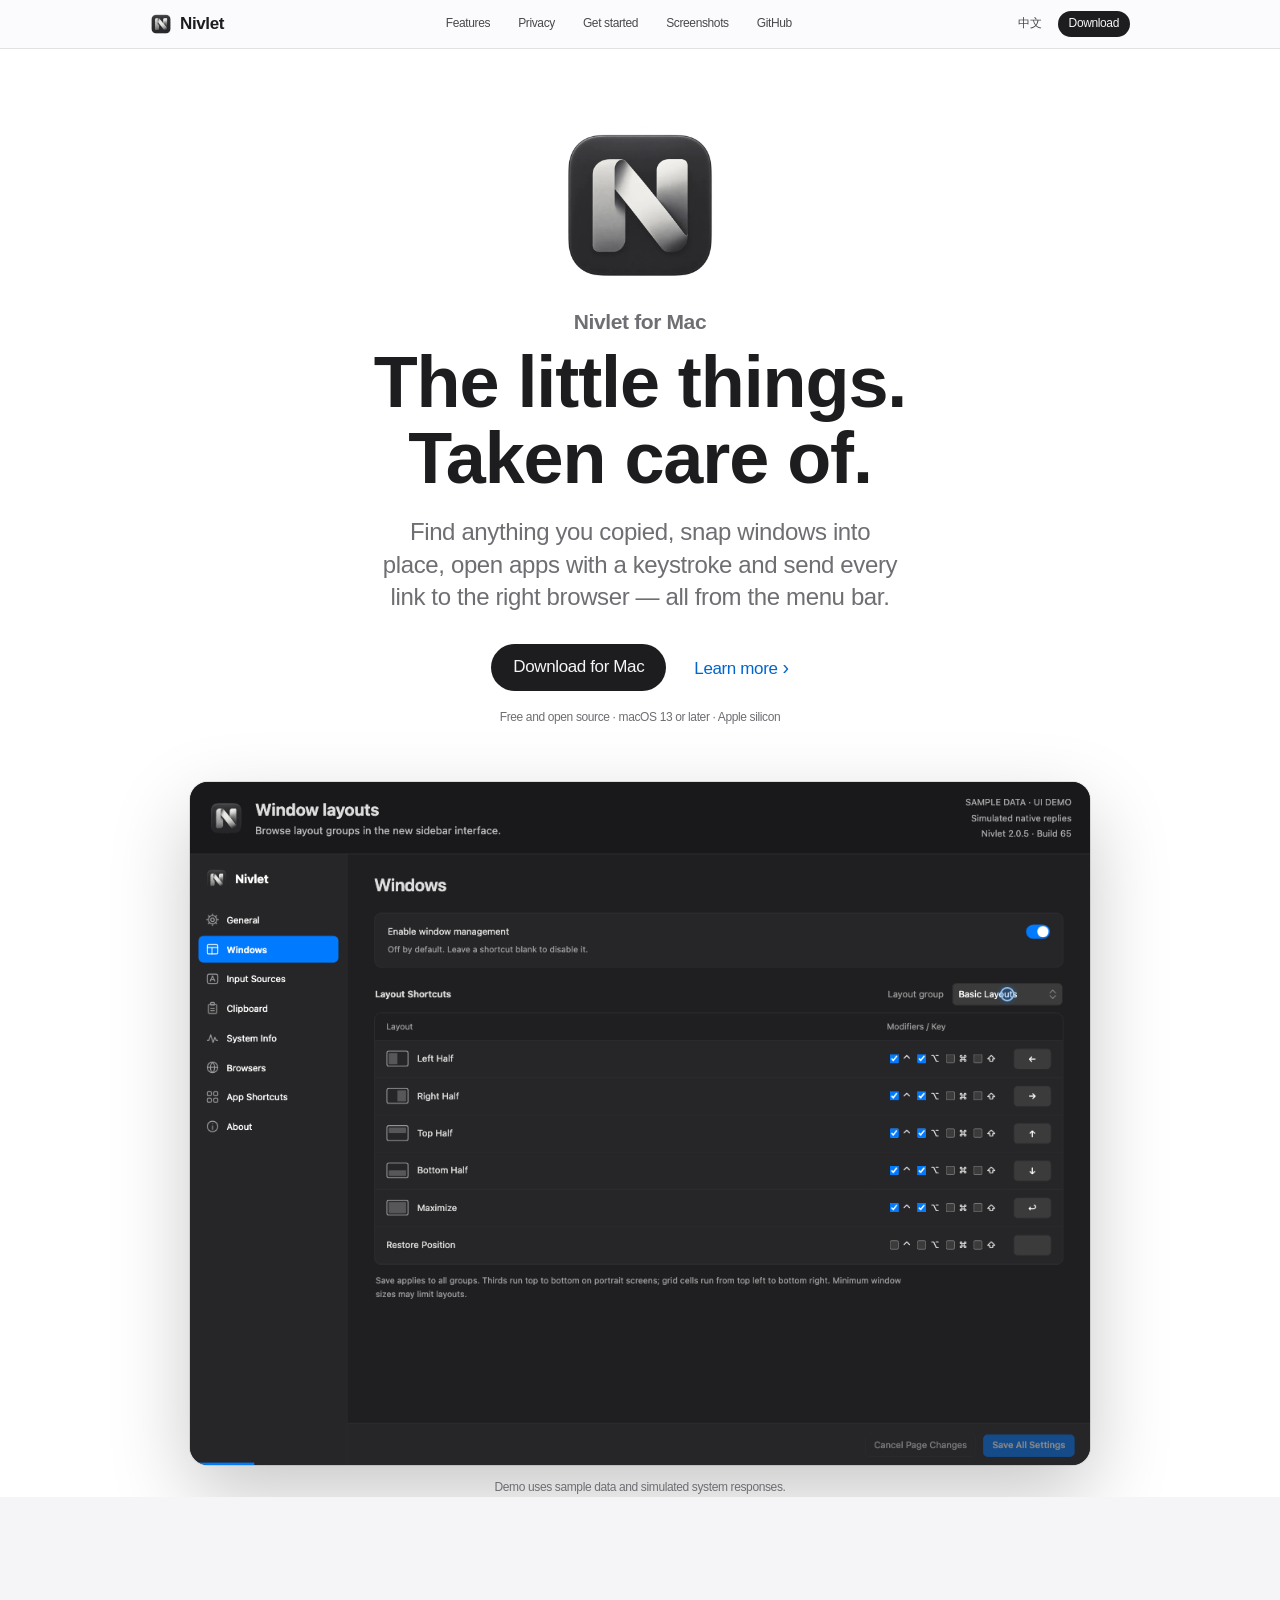
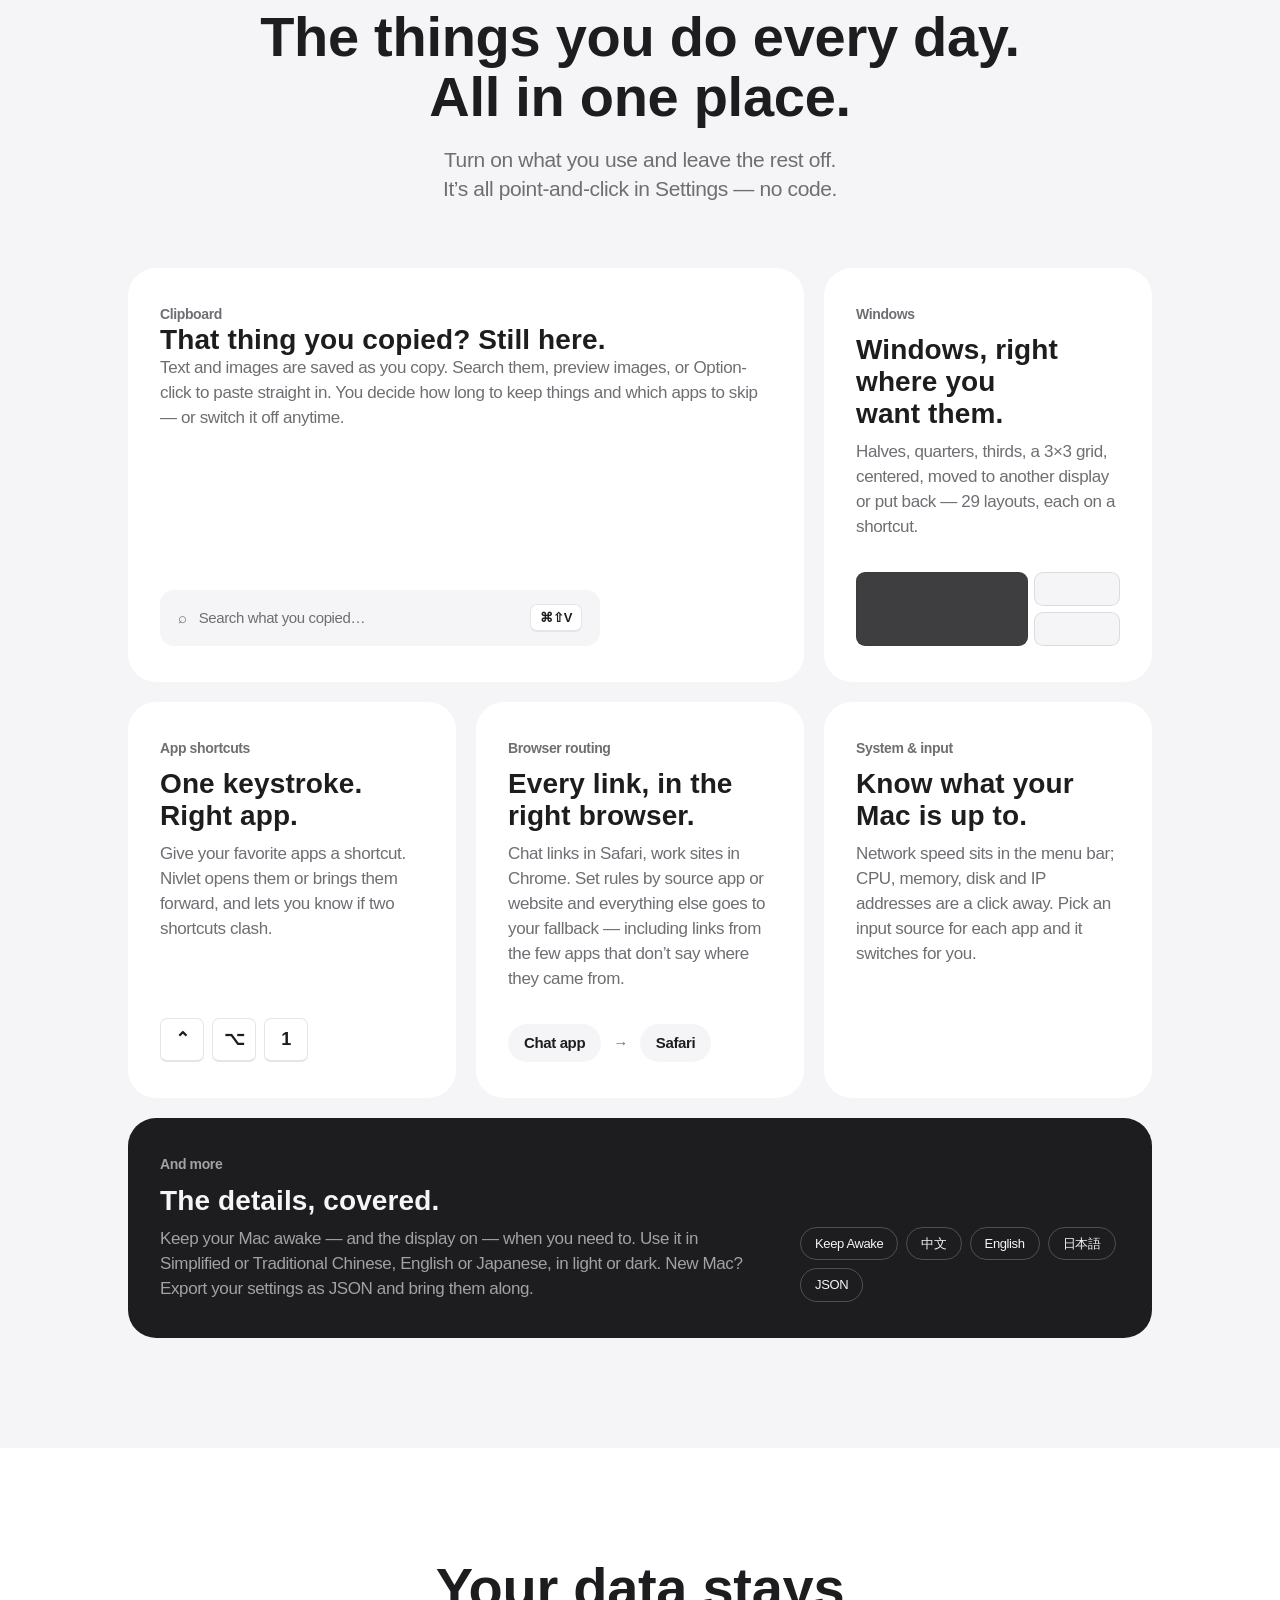
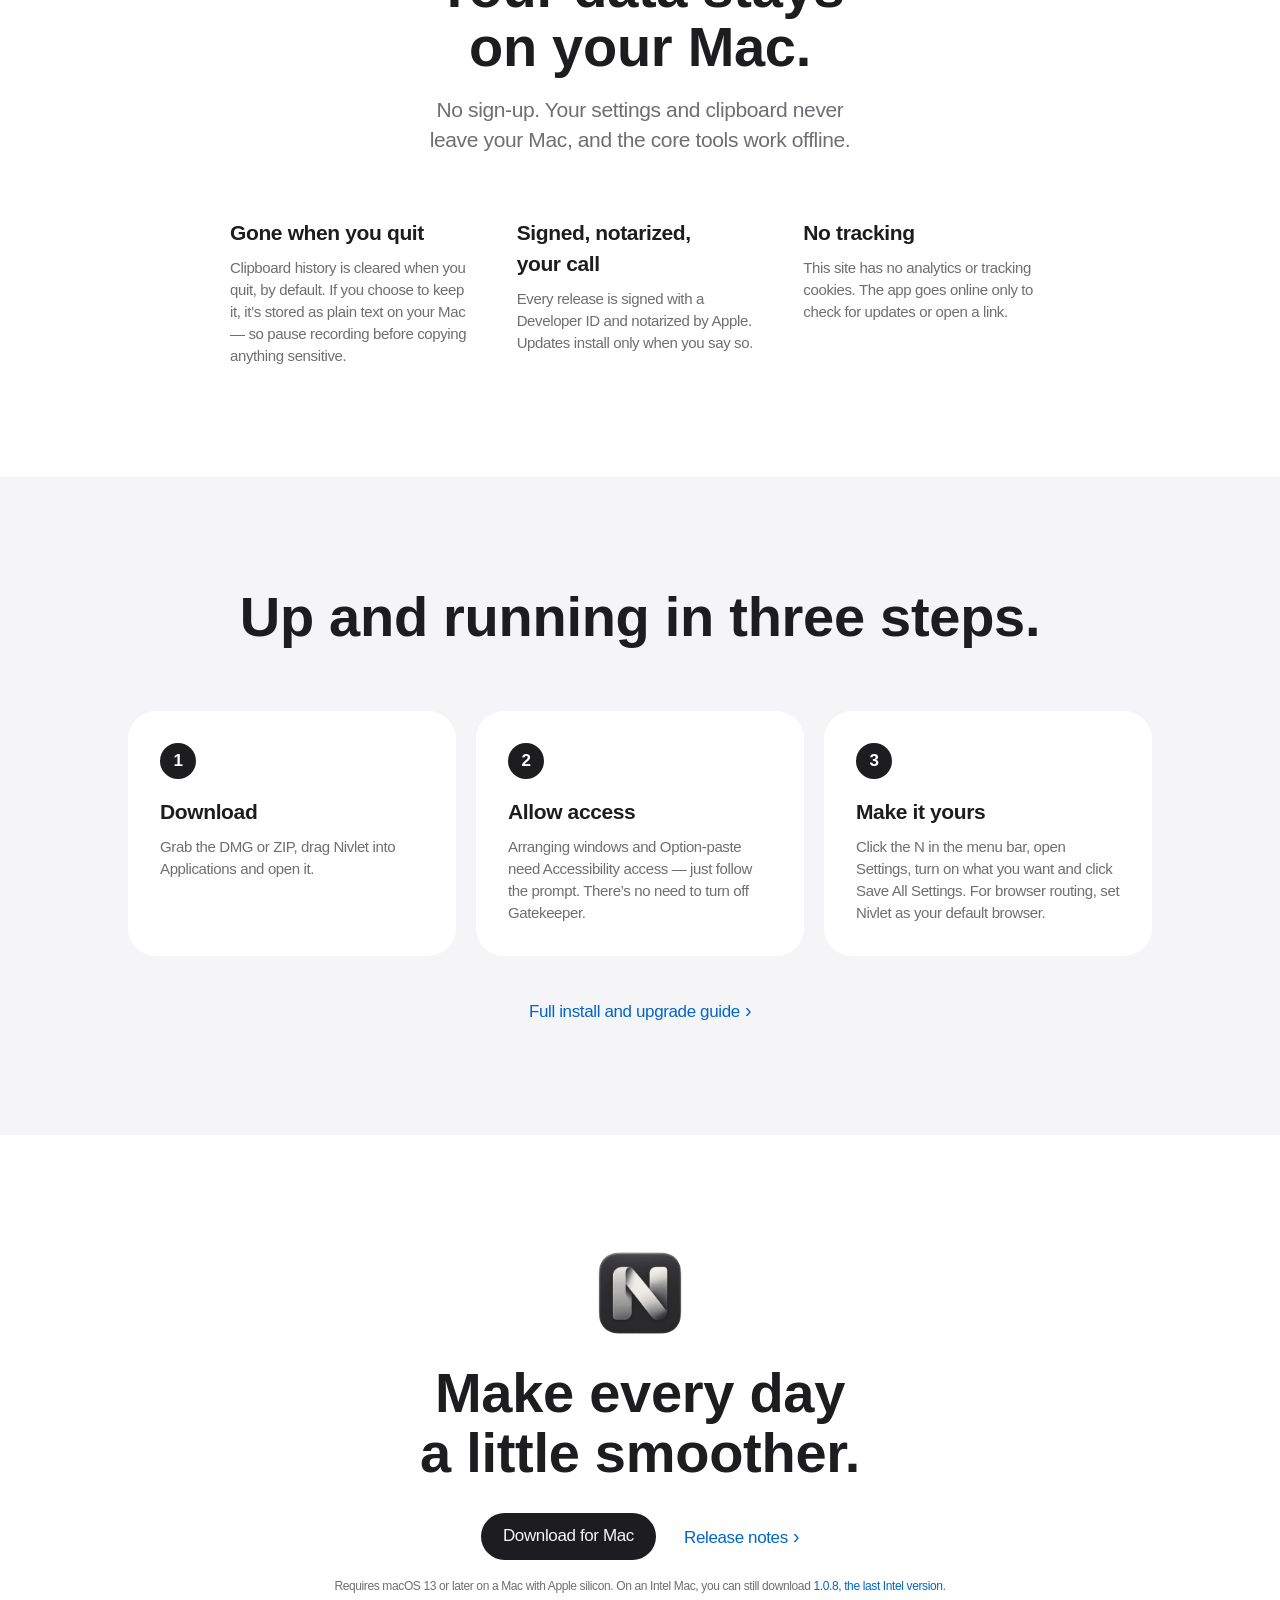
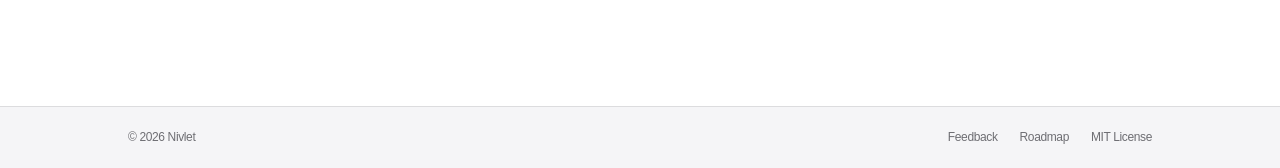
==== commit 70a04f00: "Prepare 2.0.5 Build 65 icon refresh release - Bump the version to 2.0.5 and add the Build 65 release" ====
--- a/docs/index.html
+++ b/docs/index.html
@@ -6,7 +6,7 @@
 <meta name="description" content="Nivlet for Mac brings clipboard history, window management, app shortcuts and browser routing to your Mac menu bar. Free and open source.">
 <meta name="color-scheme" content="light dark">
 <link rel="canonical" href="https://wivnelo.github.io/Nivlet/">
-<title data-zh="Nivlet for Mac — 常用工具，就在菜单栏">Nivlet for Mac — Everyday tools in your menu bar</title>
+<title data-zh="Nivlet for Mac — 常用的小事，交给菜单栏">Nivlet for Mac — The little things, taken care of</title>
 <link rel="icon" href="assets/favicon.png">
 <link rel="apple-touch-icon" href="assets/nivlet-icon.webp">
 <link rel="stylesheet" href="style.css">
@@ -35,85 +35,69 @@
 <section class="hero">
   <img class="hero-icon" src="assets/nivlet-icon.webp" alt="Nivlet app icon" width="168" height="168" decoding="async">
   <p class="kicker">Nivlet for Mac</p>
-  <h1 data-zh="常用工具，<br>就在菜单栏。">Everyday tools.<br>Right in your menu bar.</h1>
-  <p class="lead" data-zh="剪贴板历史、窗口管理、应用快捷启动与浏览器分流，一个应用全部搞定。">Clipboard history, window management, app shortcuts and browser routing — all in one small app.</p>
+  <h1 data-zh="常用的小事，<br>交给菜单栏。">The little things.<br>Taken care of.</h1>
+  <p class="lead" data-zh="复制过的内容随时找回，窗口一键摆好，常用应用一按就开，链接自动用对的浏览器打开。">Find anything you copied, snap windows into place, open apps with a keystroke and send every link to the right browser — all from the menu bar.</p>
   <div class="cta">
     <a class="pill" href="https://github.com/wivnelo/Nivlet/releases/latest" data-zh="下载 Mac 版">Download for Mac</a>
     <a class="more" href="#features" data-zh="了解更多">Learn more</a>
   </div>
-  <p class="fine" data-zh="免费开源 · macOS 13.0+ · Apple Silicon">Free and open source · macOS 13.0+ · Apple Silicon</p>
+  <p class="fine" data-zh="免费开源 · macOS 13 或更高版本 · Apple 芯片">Free and open source · macOS 13 or later · Apple silicon</p>
 
-  <figure class="stage" aria-label="Illustrative menu bar with the Nivlet clipboard menu">
-    <div class="desktop">
-      <div class="menubar">
-        <span class="menubar-left"><b></b><span>Finder</span></span>
-        <span class="menubar-right">
-          <span class="speed">↑ 12 KB/s<br>↓ 84 KB/s</span>
-          <svg class="glyph" viewBox="0 0 18 18" aria-hidden="true"><rect x="4" y="3" width="10" height="13" rx="2" fill="none" stroke="currentColor" stroke-width="1.5"/><rect x="6.5" y="1.8" width="5" height="3" rx="1" fill="currentColor"/></svg>
-          <svg class="glyph menu-n" viewBox="0 0 18 18" aria-hidden="true"><defs><mask id="fold"><rect width="18" height="18" fill="#fff"/><path d="M4.1 4.3 13.9 13.7" stroke="#000" stroke-width="5.5" stroke-linecap="round"/></mask></defs><g fill="currentColor"><g mask="url(#fold)"><rect x="2.2" y="2.4" width="3.8" height="13.2" rx="1.9"/><rect x="12" y="2.4" width="3.8" height="13.2" rx="1.9"/></g><path d="M4.1 4.3 13.9 13.7" stroke="currentColor" stroke-width="3.8" stroke-linecap="round"/></g></svg>
-        </span>
-      </div>
-      <div class="dropdown">
-        <div class="dropdown-title" data-zh="剪贴板历史">Clipboard history</div>
-        <div class="item"><span class="thumb"></span><span data-zh="图片 · 128×128">Image · 128×128</span></div>
-        <div class="item"><i>T</i><span data-zh="项目会议记录">Project meeting notes</span></div>
-        <div class="item"><i>T</i><span>https://github.com/wivnelo/Nivlet</span></div>
-        <div class="item muted"><i>⌕</i><span data-zh="搜索历史…">Search history…</span></div>
-      </div>
-    </div>
-    <figcaption data-zh="界面示意，不含个人数据">Illustrative interface. No personal data.</figcaption>
+  <figure class="stage">
+    <div class="screen"><img src="assets/demos/overview-en.gif" data-zh-src="assets/demos/overview-zh.gif" width="1120" height="850" alt="Nivlet demo: window layouts, clipboard search, browser routing and app shortcuts" data-zh-alt="Nivlet 动态演示：窗口布局、剪贴板搜索、浏览器分流与应用快捷键"></div>
+    <figcaption data-zh="演示使用示例数据，系统响应为模拟。">Demo uses sample data and simulated system responses.</figcaption>
   </figure>
 </section>
 
 <section id="features" class="band gray">
   <div class="wrap">
-    <h2 data-zh="伸手就用的，<br>都在这里。">Everything you reach for.<br>In one place.</h2>
-    <p class="sub" data-zh="需要什么就开启什么，在设置中直接配置，无需编写代码。">Turn on only what you need and set it up in Settings. No coding required.</p>
+    <h2 data-zh="每天都会用到的，<br>都在这儿了。">The things you do every day.<br>All in one place.</h2>
+    <p class="sub" data-zh="用得上的打开，用不上的关掉。全部在设置里点选完成，不用写一行代码。">Turn on what you use and leave the rest off. It’s all point-and-click in Settings — no code.</p>
 
     <div class="grid">
       <article class="tile span2">
         <div class="tile-text">
           <p class="label" data-zh="剪贴板">Clipboard</p>
-          <h3 data-zh="复制过的，都能找回。">Everything you copied. Found again.</h3>
-          <p data-zh="保留文字和图片，支持搜索、缩略图与放大预览，按住 Option 点击直接粘贴。可设置保留期限、排除指定应用，或随时关闭记录。">Keep text and images with search, thumbnails and larger previews. Option-click to paste. Set retention limits, exclude apps or turn recording off at any time.</p>
+          <h3 data-zh="刚才复制的，还在这儿。">That thing you copied? Still here.</h3>
+          <p data-zh="文字和图片都会记下来，可以搜索、看大图，按住 Option 点一下就能直接粘贴。记多久、哪些应用不记，都由你定，也能随时关掉。">Text and images are saved as you copy. Search them, preview images, or Option-click to paste straight in. You decide how long to keep things and which apps to skip — or switch it off anytime.</p>
         </div>
-        <div class="visual search"><span>⌕</span><span data-zh="查找之前复制的内容">Find something you copied</span><kbd>⌘⇧V</kbd></div>
+        <div class="visual search"><span>⌕</span><span data-zh="搜一下刚才复制的…">Search what you copied…</span><kbd>⌘⇧V</kbd></div>
       </article>
 
       <article class="tile">
         <p class="label" data-zh="窗口管理">Windows</p>
-        <h3 data-zh="一键摆好窗口。">Windows, arranged.</h3>
-        <p data-zh="半屏、四角、三分区、九宫格、居中、跨屏与恢复，共 29 项操作。">Halves, quarters, thirds, a 3×3 grid, centering, display moves and restore — 29 actions.</p>
+        <h3 data-zh="窗口，一键摆好。">Windows, right where you want them.</h3>
+        <p data-zh="左右半屏、四角、三等分、九宫格，居中、换屏、复原，一共 29 种摆法，都能配快捷键。">Halves, quarters, thirds, a 3×3 grid, centered, moved to another display or put back — 29 layouts, each on a shortcut.</p>
         <div class="visual layout"><span></span><span></span><span></span></div>
       </article>
 
       <article class="tile">
         <p class="label" data-zh="应用启动">App shortcuts</p>
-        <h3 data-zh="按一下，应用就到。">Press a key. There’s your app.</h3>
-        <p data-zh="为常用应用设置快捷键，打开或切到前台，并自动检查冲突。">Assign shortcuts to open or bring forward your apps, with conflict checks built in.</p>
+        <h3 data-zh="想用哪个，按一下就来。">One keystroke. Right app.</h3>
+        <p data-zh="给常用应用配个快捷键：没开就打开，开着就切到前面。快捷键撞车了会提醒你。">Give your favorite apps a shortcut. Nivlet opens them or brings them forward, and lets you know if two shortcuts clash.</p>
         <div class="visual keys"><kbd>⌃</kbd><kbd>⌥</kbd><kbd>1</kbd></div>
       </article>
 
       <article class="tile">
         <p class="label" data-zh="浏览器分流">Browser routing</p>
-        <h3 data-zh="每个链接，去对的浏览器。">Every link. The right browser.</h3>
-        <p data-zh="按来源应用或网站选择浏览器，未匹配的链接使用你指定的默认浏览器。部分应用可能无法识别来源。">Choose a browser by source app or website, with a fallback for everything else. Some apps may not report their source.</p>
+        <h3 data-zh="链接，自动用对的浏览器打开。">Every link, in the right browser.</h3>
+        <p data-zh="比如聊天里的链接用 Safari、工作网站用 Chrome。按来源应用或网址定规则，其余链接走默认浏览器；个别应用不提供来源，也按默认处理。">Chat links in Safari, work sites in Chrome. Set rules by source app or website and everything else goes to your fallback — including links from the few apps that don’t say where they came from.</p>
         <div class="visual route"><span data-zh="聊天应用">Chat app</span><b>→</b><span>Safari</span></div>
       </article>
 
       <article class="tile">
         <p class="label" data-zh="系统与输入法">System &amp; input</p>
-        <h3 data-zh="状态一眼可见。">Status at a glance.</h3>
-        <p data-zh="菜单栏显示网速，菜单里查看 CPU、内存、磁盘与网络地址。为应用指定输入法，切换时自动切换。">See network speed in the menu bar, with CPU, memory, disk and addresses in its menu. Assign an input source to each app and switch automatically.</p>
+        <h3 data-zh="网速负载，心里有数。">Know what your Mac is up to.</h3>
+        <p data-zh="菜单栏上直接看网速，点开还能看 CPU、内存、磁盘和 IP。还可以给每个应用指定输入法，切过去自动换好。">Network speed sits in the menu bar; CPU, memory, disk and IP addresses are a click away. Pick an input source for each app and it switches for you.</p>
       </article>
 
       <article class="tile span3 dark">
         <div class="tile-text">
-          <p class="label" data-zh="更多">And more</p>
-          <h3 data-zh="贴合你的 Mac。">Made to fit your Mac.</h3>
-          <p data-zh="可选保持唤醒与屏幕长亮；简体/繁体中文、英文、日语；跟随深浅色外观；配置可导出为 JSON，换机时导入。">Optional Keep Awake and Keep Display On. Simplified and Traditional Chinese, English and Japanese. Light and dark appearance. Export settings as JSON and import them on another Mac.</p>
+          <p class="label" data-zh="还有更多">And more</p>
+          <h3 data-zh="细节，也替你想到了。">The details, covered.</h3>
+          <p data-zh="需要时让 Mac 保持唤醒、屏幕常亮；界面支持简繁中文、英文和日文，跟随系统深浅色；换电脑时，把设置导出成 JSON 再导入就行。">Keep your Mac awake — and the display on — when you need to. Use it in Simplified or Traditional Chinese, English or Japanese, in light or dark. New Mac? Export your settings as JSON and bring them along.</p>
         </div>
-        <div class="visual chips"><span>Keep Awake</span><span>中文</span><span>English</span><span>日本語</span><span>JSON</span></div>
+        <div class="visual chips"><span data-zh="保持唤醒">Keep Awake</span><span>中文</span><span>English</span><span>日本語</span><span>JSON</span></div>
       </article>
     </div>
   </div>
@@ -121,37 +105,37 @@
 
 <section id="privacy" class="band">
   <div class="wrap narrow center">
-    <h2 data-zh="你的数据，<br>留在你的 Mac 上。">Your data stays<br>on your Mac.</h2>
-    <p class="sub" data-zh="无需账号。配置和剪贴板记录都在本机处理，不会上传。核心工具可离线使用。">No account. Settings and clipboard history are processed locally and never uploaded. Core tools work offline.</p>
+    <h2 data-zh="你的数据，<br>只在你的 Mac 上。">Your data stays<br>on your Mac.</h2>
+    <p class="sub" data-zh="不用注册账号。设置和剪贴板内容都留在本机，不会上传，断网也照常能用。">No sign-up. Your settings and clipboard never leave your Mac, and the core tools work offline.</p>
     <div class="facts">
-      <div><h3 data-zh="默认退出即清空">Cleared on quit</h3><p data-zh="剪贴板历史默认退出后清空。跨重启保留使用本地明文缓存，复制敏感内容前可关闭记录。">Clipboard history is cleared on quit by default. Optional persistence uses a local plaintext cache; turn recording off before copying sensitive content.</p></div>
-      <div><h3 data-zh="签名并经公证">Signed and notarized</h3><p data-zh="正式版均使用 Developer ID 签名并通过 Apple 公证，更新需你确认后才安装。">Every release is Developer ID signed and notarized by Apple. Updates install only after you confirm.</p></div>
-      <div><h3 data-zh="不做追踪">No tracking</h3><p data-zh="本站不使用分析脚本或追踪 Cookie。检查更新和打开网页时才会联网。">This site uses no analytics scripts or tracking cookies. The app goes online only to check for updates or open links.</p></div>
+      <div><h3 data-zh="退出就清空">Gone when you quit</h3><p data-zh="剪贴板记录默认在退出时清空。如果选择保留，内容会以明文存在本机，复制密码这类敏感信息前，记得先暂停记录。">Clipboard history is cleared when you quit, by default. If you choose to keep it, it’s stored as plain text on your Mac — so pause recording before copying anything sensitive.</p></div>
+      <div><h3 data-zh="签名公证，更新你说了算">Signed, notarized, your call</h3><p data-zh="每个正式版都有 Developer ID 签名并经过 Apple 公证。有新版本时，你点了确认才会安装。">Every release is signed with a Developer ID and notarized by Apple. Updates install only when you say so.</p></div>
+      <div><h3 data-zh="不追踪">No tracking</h3><p data-zh="这个网站没有统计脚本，也不用追踪 Cookie。应用只在检查更新或打开链接时联网。">This site has no analytics or tracking cookies. The app goes online only to check for updates or open a link.</p></div>
     </div>
   </div>
 </section>
 
 <section id="start" class="band gray">
   <div class="wrap">
-    <h2 data-zh="三步开始。">Up and running in three steps.</h2>
+    <h2 data-zh="三步，就能用上。">Up and running in three steps.</h2>
     <ol class="steps">
-      <li><span>1</span><h3 data-zh="下载安装">Download</h3><p data-zh="下载 DMG 或 ZIP，将 Nivlet 拖入“应用程序”后打开。">Get the DMG or ZIP, move Nivlet to Applications and open it.</p></li>
-      <li><span>2</span><h3 data-zh="按需授权">Allow access</h3><p data-zh="窗口管理和 Option 直接粘贴需要辅助功能权限。无需关闭 Gatekeeper。">Window actions and Option-paste need Accessibility permission. Never disable Gatekeeper.</p></li>
-      <li><span>3</span><h3 data-zh="设置并保存">Set it up</h3><p data-zh="点击菜单栏 N 图标打开设置，开启所需功能，点击“保存全部设置”。浏览器分流需将 Nivlet 设为默认浏览器。">Click the N in the menu bar, open Settings, turn on what you need and click Save All Settings. Browser routing needs Nivlet as the default browser.</p></li>
+      <li><span>1</span><h3 data-zh="下载">Download</h3><p data-zh="下载 DMG 或 ZIP，把 Nivlet 拖进“应用程序”，然后打开。">Grab the DMG or ZIP, drag Nivlet into Applications and open it.</p></li>
+      <li><span>2</span><h3 data-zh="允许访问">Allow access</h3><p data-zh="摆窗口和 Option 直接粘贴需要“辅助功能”权限，按提示打开即可。不需要关闭 Gatekeeper。">Arranging windows and Option-paste need Accessibility access — just follow the prompt. There’s no need to turn off Gatekeeper.</p></li>
+      <li><span>3</span><h3 data-zh="按你的习惯设置">Make it yours</h3><p data-zh="点菜单栏里的 N 打开设置，开启想用的功能，再点“保存全部设置”。要用浏览器分流，记得把 Nivlet 设为默认浏览器。">Click the N in the menu bar, open Settings, turn on what you want and click Save All Settings. For browser routing, set Nivlet as your default browser.</p></li>
     </ol>
-    <p class="center"><a class="more" id="installGuide" href="https://github.com/wivnelo/Nivlet/blob/main/documentation/INSTALLATION.en.md" data-zh="完整安装与升级指南">Installation and upgrade guide</a></p>
+    <p class="center"><a class="more" id="installGuide" href="https://github.com/wivnelo/Nivlet/blob/main/documentation/INSTALLATION.en.md" data-zh="查看完整安装与升级说明">Full install and upgrade guide</a></p>
   </div>
 </section>
 
 <section class="band closing">
   <div class="wrap center">
     <img src="assets/nivlet-icon.webp" alt="" width="96" height="96" loading="lazy">
-    <h2 data-zh="让 Mac 更顺手。">Make your Mac feel easier.</h2>
+    <h2 data-zh="让每天的操作，<br>顺手一点。">Make every day<br>a little smoother.</h2>
     <div class="cta">
       <a class="pill" href="https://github.com/wivnelo/Nivlet/releases/latest" data-zh="下载 Mac 版">Download for Mac</a>
       <a class="more" href="https://github.com/wivnelo/Nivlet/blob/main/documentation/README.md" data-zh="版本说明">Release notes</a>
     </div>
-    <p class="fine" data-zh="macOS 13.0+，仅支持 Apple Silicon。1.0.8 / Build 55 是最后一个 Intel 版本，<a href=&quot;https://github.com/wivnelo/Nivlet/releases/tag/v1.0.8&quot;>仍可下载</a>。">macOS 13.0+, Apple Silicon only. Version 1.0.8 / Build 55 is the final Intel release and <a href="https://github.com/wivnelo/Nivlet/releases/tag/v1.0.8">remains available</a>.</p>
+    <p class="fine" data-zh="需要 macOS 13 或更高版本，以及搭载 Apple 芯片的 Mac。Intel 芯片的 Mac 可下载<a href=&quot;https://github.com/wivnelo/Nivlet/releases/tag/v1.0.8&quot;>最后一个 Intel 版本 1.0.8</a>。">Requires macOS 13 or later on a Mac with Apple silicon. On an Intel Mac, you can still download <a href="https://github.com/wivnelo/Nivlet/releases/tag/v1.0.8">1.0.8, the last Intel version</a>.</p>
   </div>
 </section>
 
--- a/docs/style.css
+++ b/docs/style.css
@@ -19,6 +19,7 @@
 a:focus-visible,button:focus-visible{outline:2px solid var(--link);outline-offset:3px;border-radius:6px}
 h1,h2,h3{font-family:-apple-system,BlinkMacSystemFont,"SF Pro Display","PingFang SC","Helvetica Neue",sans-serif;margin:0;color:var(--ink)}
 p{margin:0}
+h1,h2,h3,.lead,.sub,.fine{text-wrap:balance}
 
 /* nav */
 .nav{position:sticky;top:0;z-index:10;background:var(--nav);backdrop-filter:saturate(180%) blur(20px);-webkit-backdrop-filter:saturate(180%) blur(20px);border-bottom:1px solid var(--line)}
@@ -49,24 +50,11 @@
 .lead{font-size:clamp(19px,2.4vw,24px);line-height:1.35;color:var(--muted);max-width:640px;margin:20px auto 30px}
 .fine{font-size:12px;color:var(--muted);margin-top:18px}
 
-/* illustrative menu bar */
-.stage{margin:56px auto 0;max-width:880px}
-.desktop{position:relative;height:340px;border-radius:22px 22px 0 0;overflow:hidden;background:linear-gradient(160deg,var(--desk-a),var(--desk-b));text-align:left}
-.menubar{height:30px;display:flex;justify-content:space-between;align-items:center;padding:0 16px;background:var(--menubar);backdrop-filter:blur(20px);-webkit-backdrop-filter:blur(20px);color:var(--menu-ink);font-size:13px;font-weight:600}
-.menubar-left{display:flex;align-items:center;gap:16px}
-.menubar-left b{width:12px;height:12px;border-radius:50%;background:currentColor;opacity:.85}
-.menubar-right{display:flex;align-items:center;gap:16px}
-.speed{font-size:8.5px;line-height:1.1;font-weight:600;font-variant-numeric:tabular-nums}
-.glyph{width:16px;height:16px;color:var(--menu-ink)}
-.menu-n{padding:3px;width:24px;height:22px;border-radius:5px;background:rgba(127,127,127,.28)}
-.dropdown{position:absolute;right:28px;top:36px;width:300px;padding:6px;border-radius:12px;background:var(--menu);backdrop-filter:blur(30px);-webkit-backdrop-filter:blur(30px);box-shadow:0 0 0 .5px rgba(0,0,0,.18),0 12px 40px rgba(0,0,0,.28);color:var(--menu-ink);font-size:13px}
-.dropdown-title{font-size:11px;font-weight:600;color:var(--muted);padding:6px 10px 4px}
-.item{display:flex;align-items:center;gap:10px;padding:6px 10px;border-radius:6px;white-space:nowrap;overflow:hidden;text-overflow:ellipsis}
-.item:first-of-type{background:var(--link);color:#fff}
-.item i{font-style:normal;width:20px;text-align:center;opacity:.6}
-.item.muted{color:var(--muted);border-top:1px solid var(--line);border-radius:0;margin-top:4px;padding-top:9px}
-.thumb{width:20px;height:20px;border-radius:5px;background:url(assets/nivlet-icon.webp) center/cover}
-.stage figcaption{font-size:12px;color:var(--muted);padding:12px 0 0}
+/* demo */
+.stage{margin:56px auto 0;max-width:900px}
+.screen{border-radius:18px;overflow:hidden;background:#1f1e20;box-shadow:0 0 0 1px var(--line),0 30px 80px rgba(0,0,0,.22)}
+.screen img{display:block;width:100%;height:auto}
+.stage figcaption{font-size:12px;color:var(--muted);padding:14px 0 0}
 
 /* bands */
 .band{padding:110px 22px}
@@ -149,9 +137,7 @@
   .tile.span3 .visual{padding-top:22px}
   .tile{min-height:0;padding:28px 24px}
   .band{padding:64px 16px}
-  .desktop{height:300px;border-radius:16px 16px 0 0}
-  .dropdown{right:12px;left:12px;width:auto}
-  .speed{display:none}
+  .screen{border-radius:12px}
   .foot{flex-direction:column}
 }
 @media (prefers-reduced-motion:reduce){html{scroll-behavior:auto}}
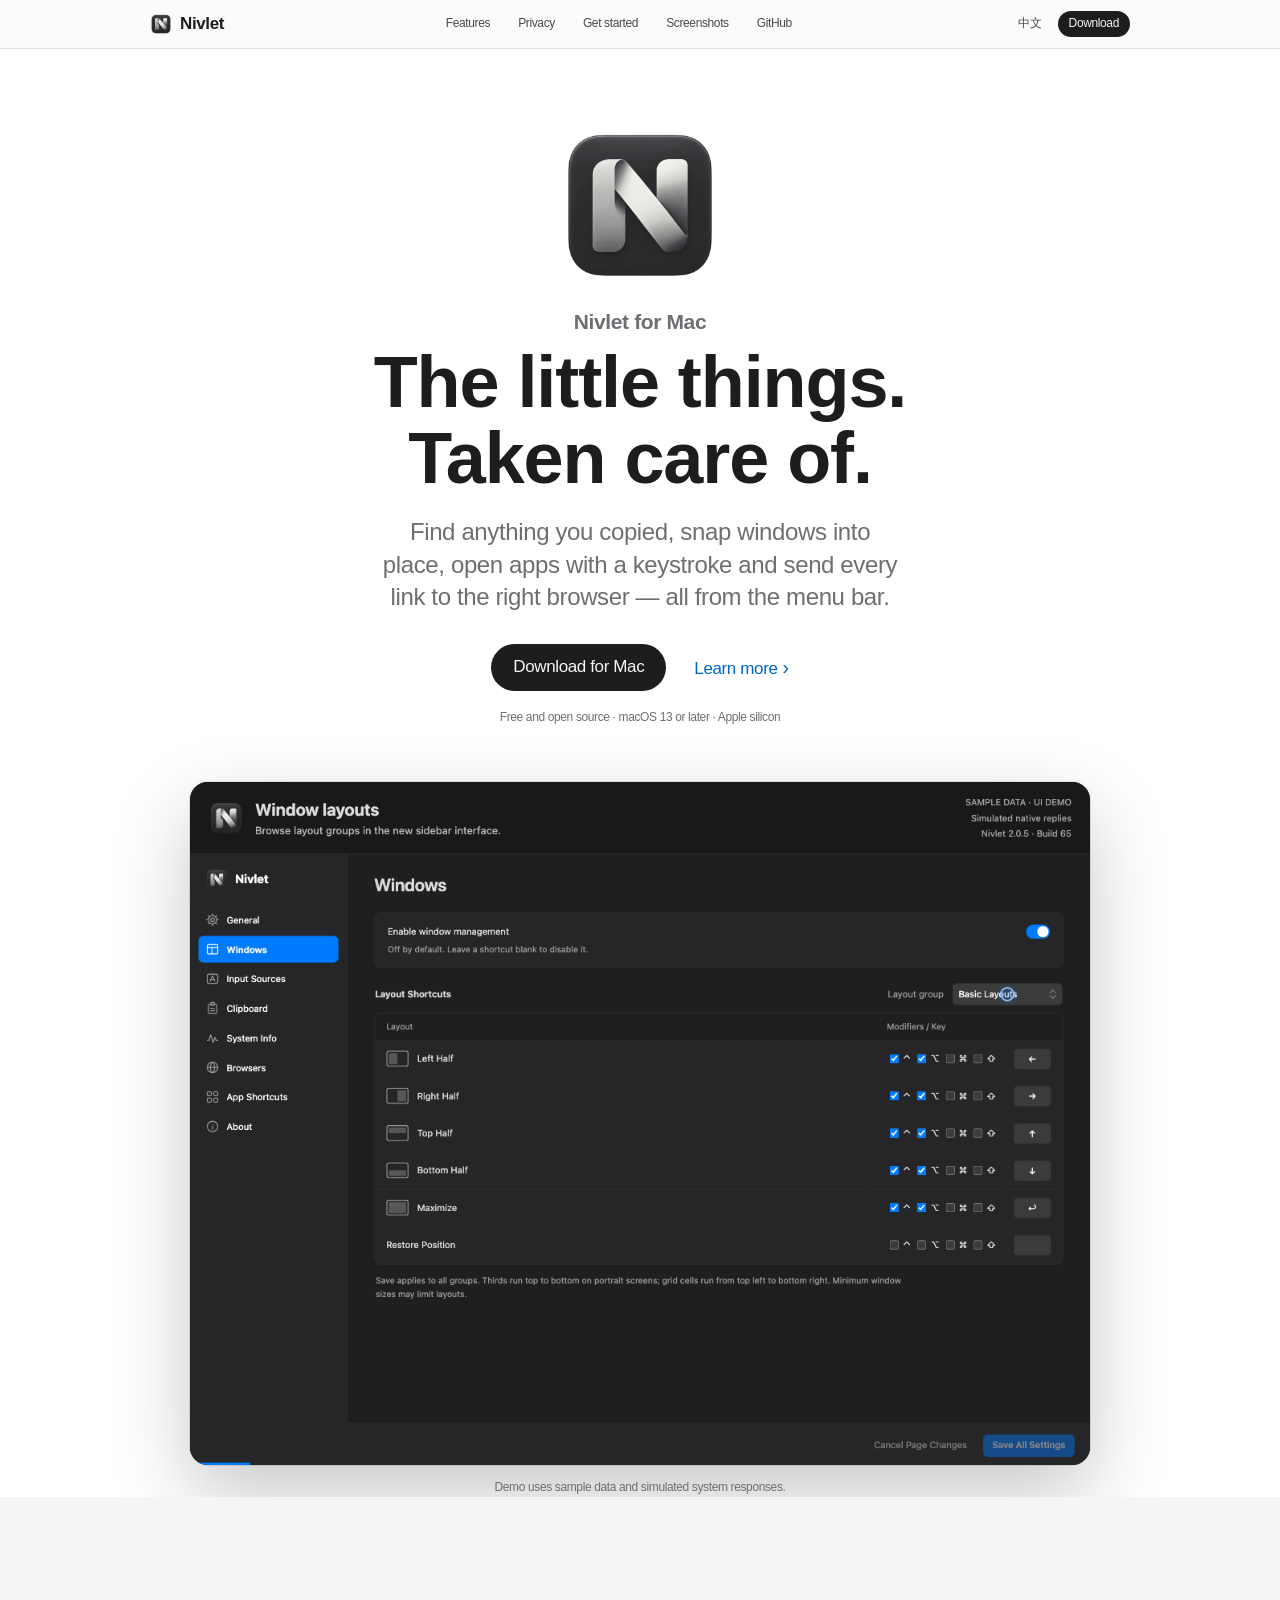
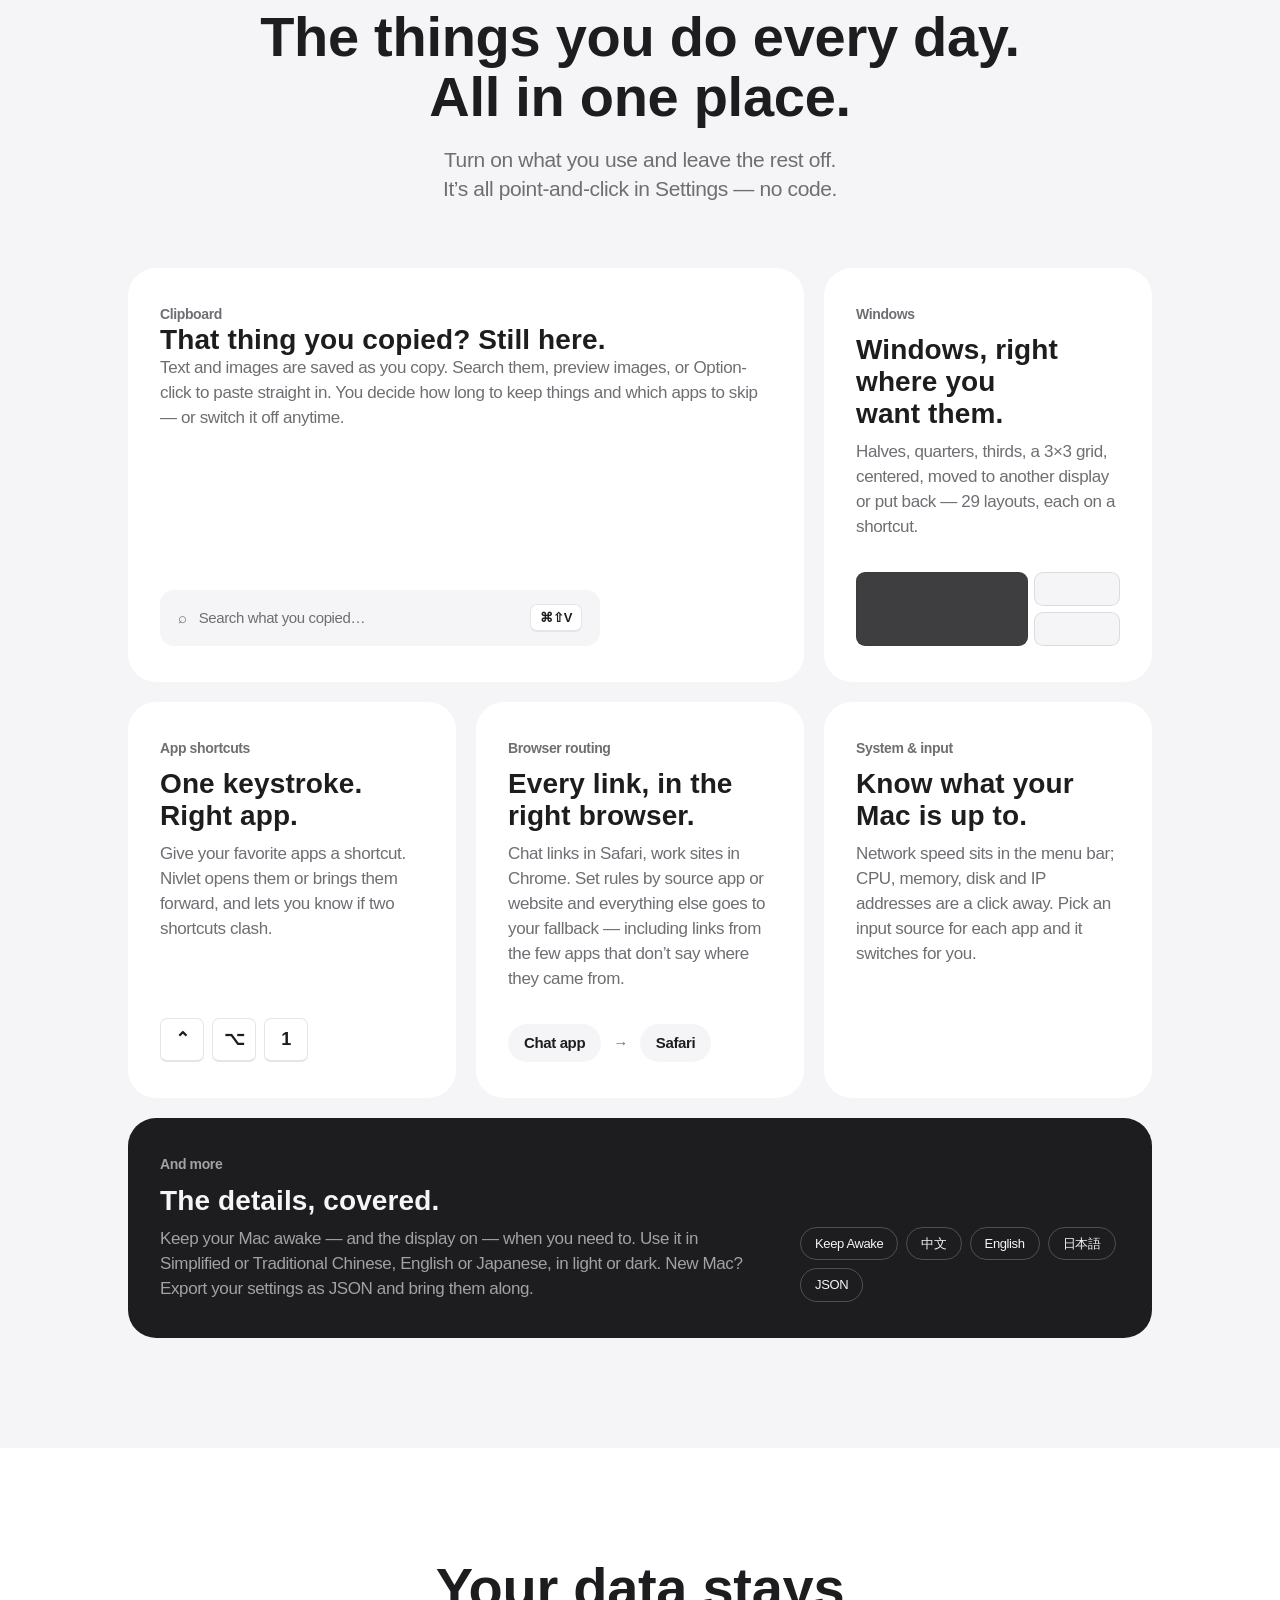
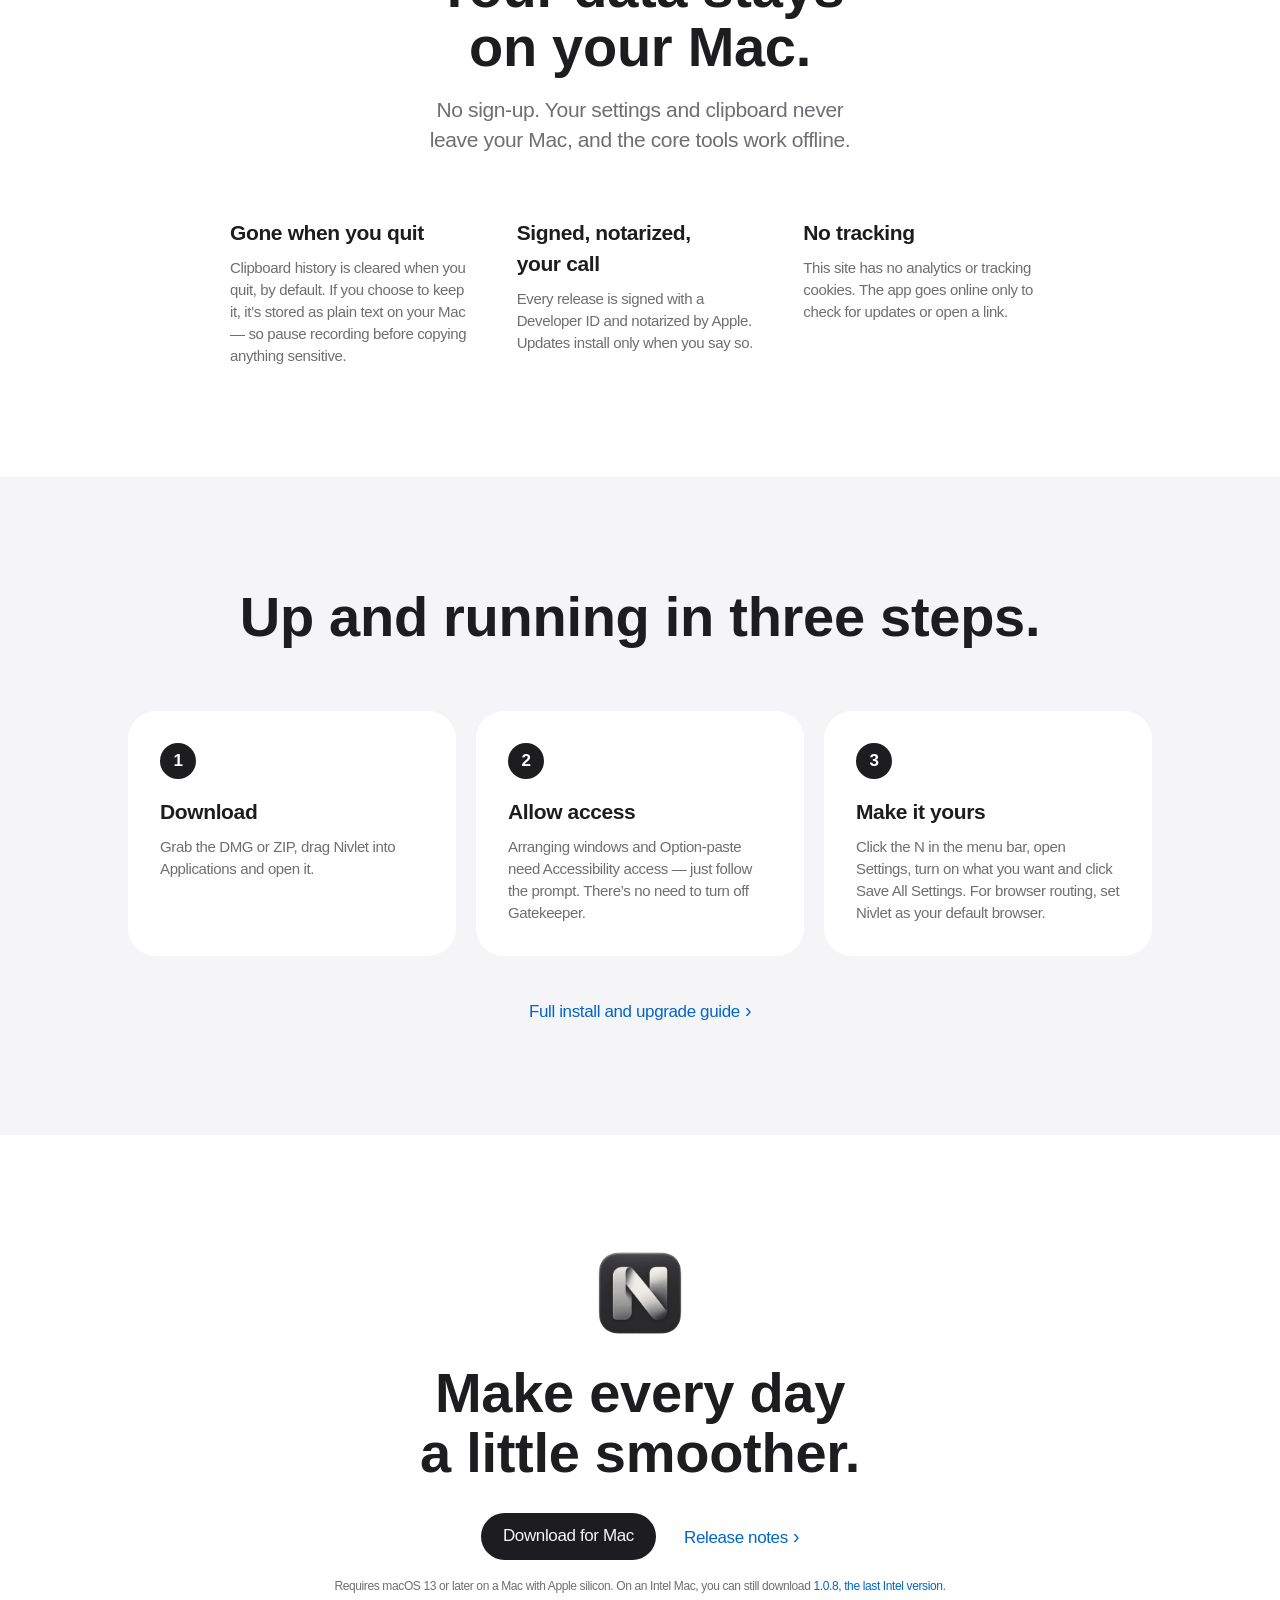
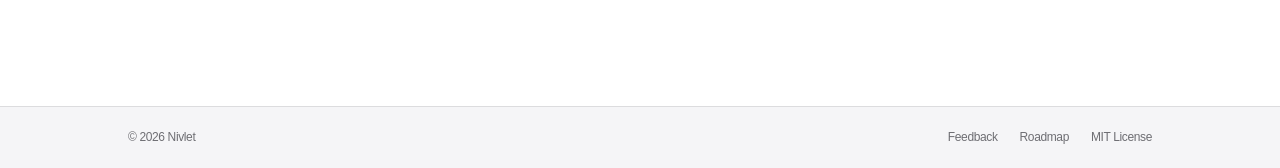
==== commit 0619a8b5: "Version website assets to avoid stale styles after deploys Add content hashes to the stylesheet and " ====
--- a/docs/index.html
+++ b/docs/index.html
@@ -9,7 +9,7 @@
 <title data-zh="Nivlet for Mac — 常用的小事，交给菜单栏">Nivlet for Mac — The little things, taken care of</title>
 <link rel="icon" href="assets/favicon.png">
 <link rel="apple-touch-icon" href="assets/nivlet-icon.webp">
-<link rel="stylesheet" href="style.css">
+<link rel="stylesheet" href="style.css?v=c6b1b36ba8">
 </head>
 <body>
 
@@ -44,7 +44,7 @@
   <p class="fine" data-zh="免费开源 · macOS 13 或更高版本 · Apple 芯片">Free and open source · macOS 13 or later · Apple silicon</p>
 
   <figure class="stage">
-    <div class="screen"><img src="assets/demos/overview-en.gif" data-zh-src="assets/demos/overview-zh.gif" width="1120" height="850" alt="Nivlet demo: window layouts, clipboard search, browser routing and app shortcuts" data-zh-alt="Nivlet 动态演示：窗口布局、剪贴板搜索、浏览器分流与应用快捷键"></div>
+    <div class="screen"><img style="width:100%;height:auto" src="assets/demos/overview-en.gif" data-zh-src="assets/demos/overview-zh.gif" width="1120" height="850" alt="Nivlet demo: window layouts, clipboard search, browser routing and app shortcuts" data-zh-alt="Nivlet 动态演示：窗口布局、剪贴板搜索、浏览器分流与应用快捷键"></div>
     <figcaption data-zh="演示使用示例数据，系统响应为模拟。">Demo uses sample data and simulated system responses.</figcaption>
   </figure>
 </section>
@@ -152,6 +152,6 @@
   </div>
 </footer>
 
-<script src="app.js"></script>
+<script src="app.js?v=02d2823dd8"></script>
 </body>
 </html>
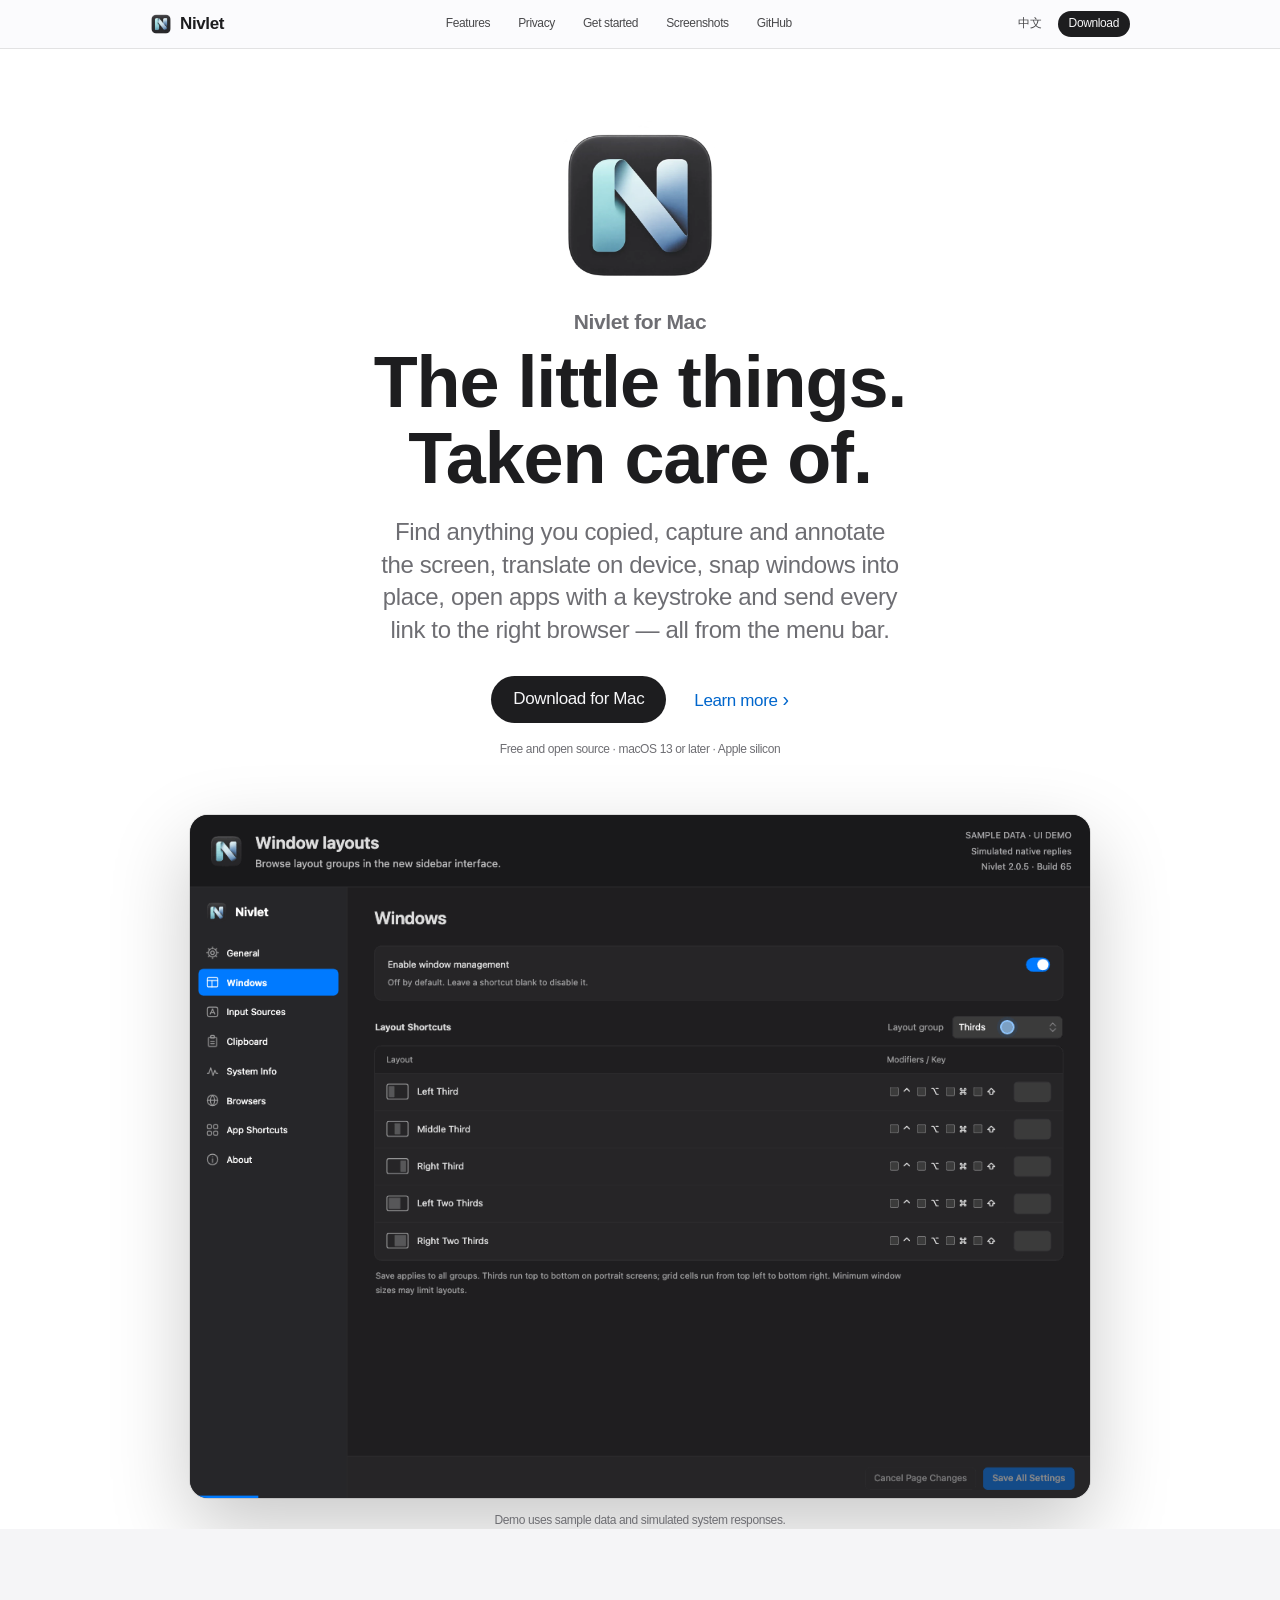
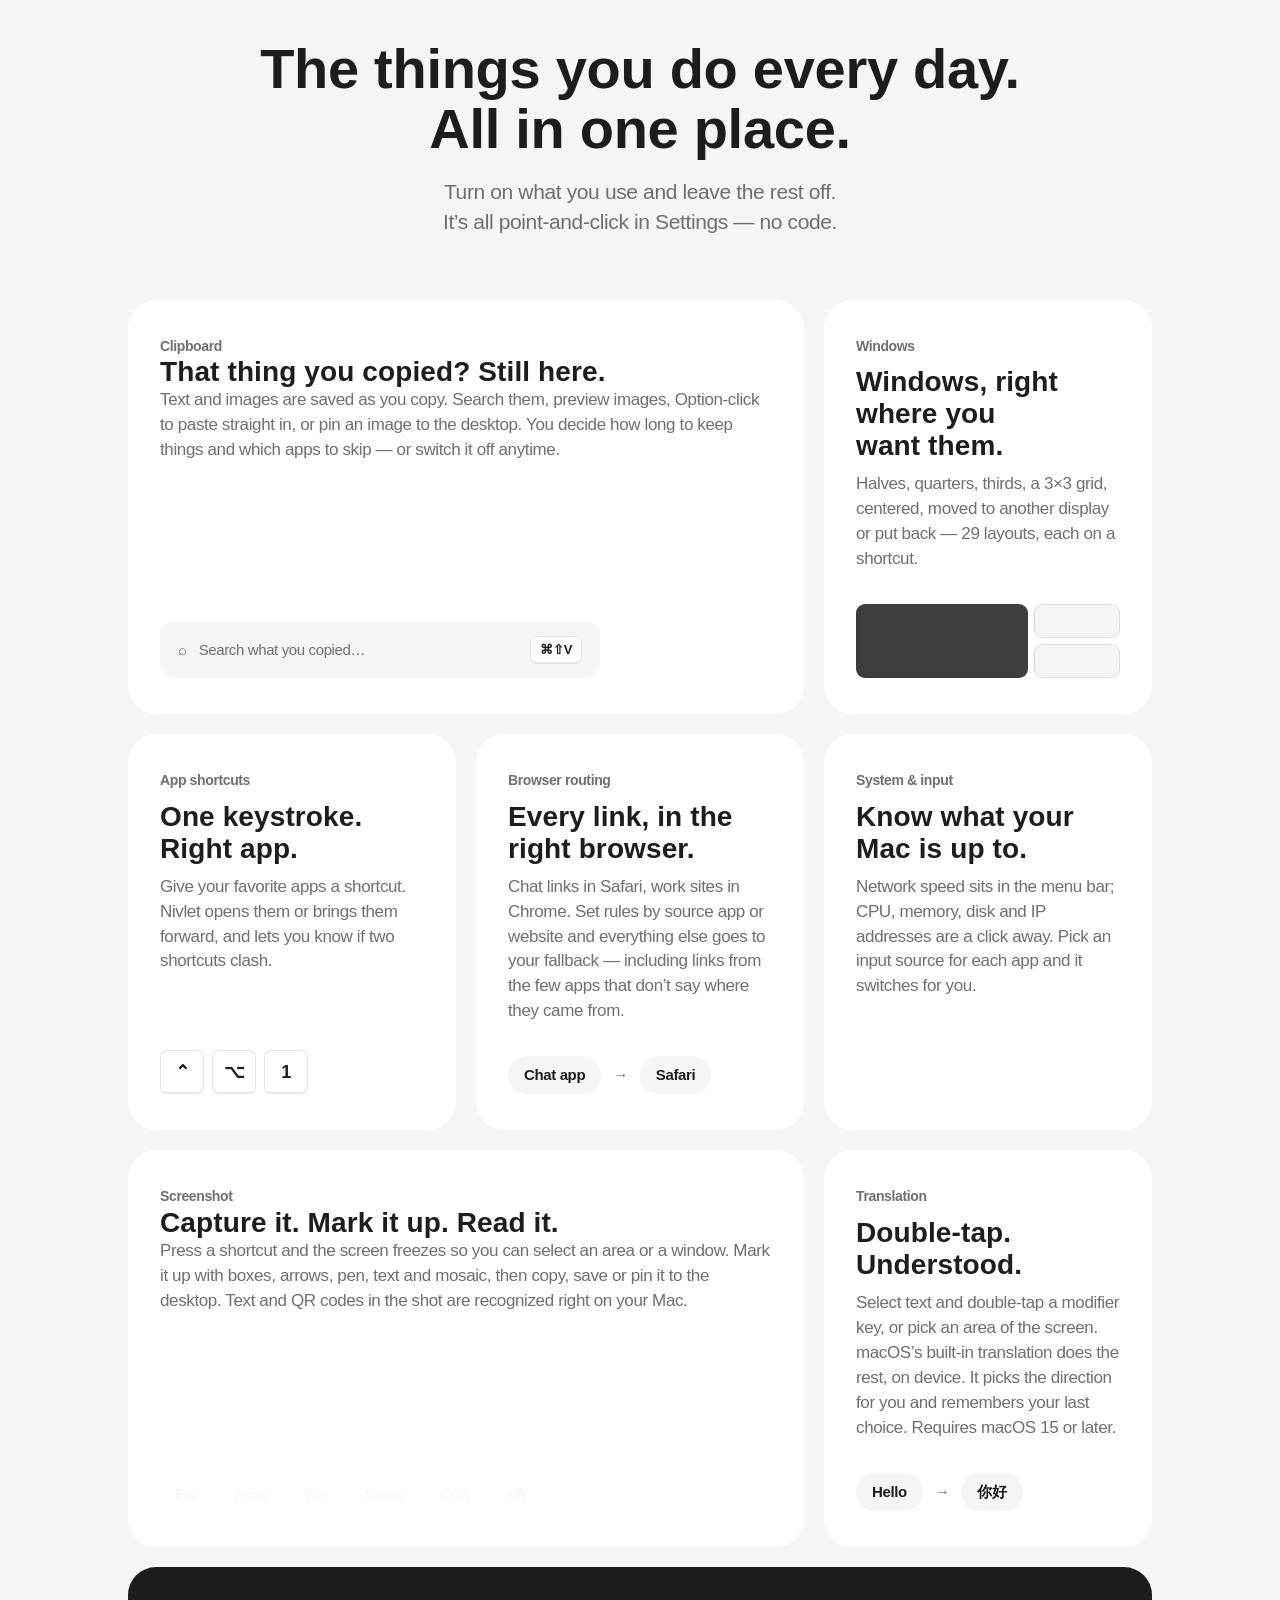
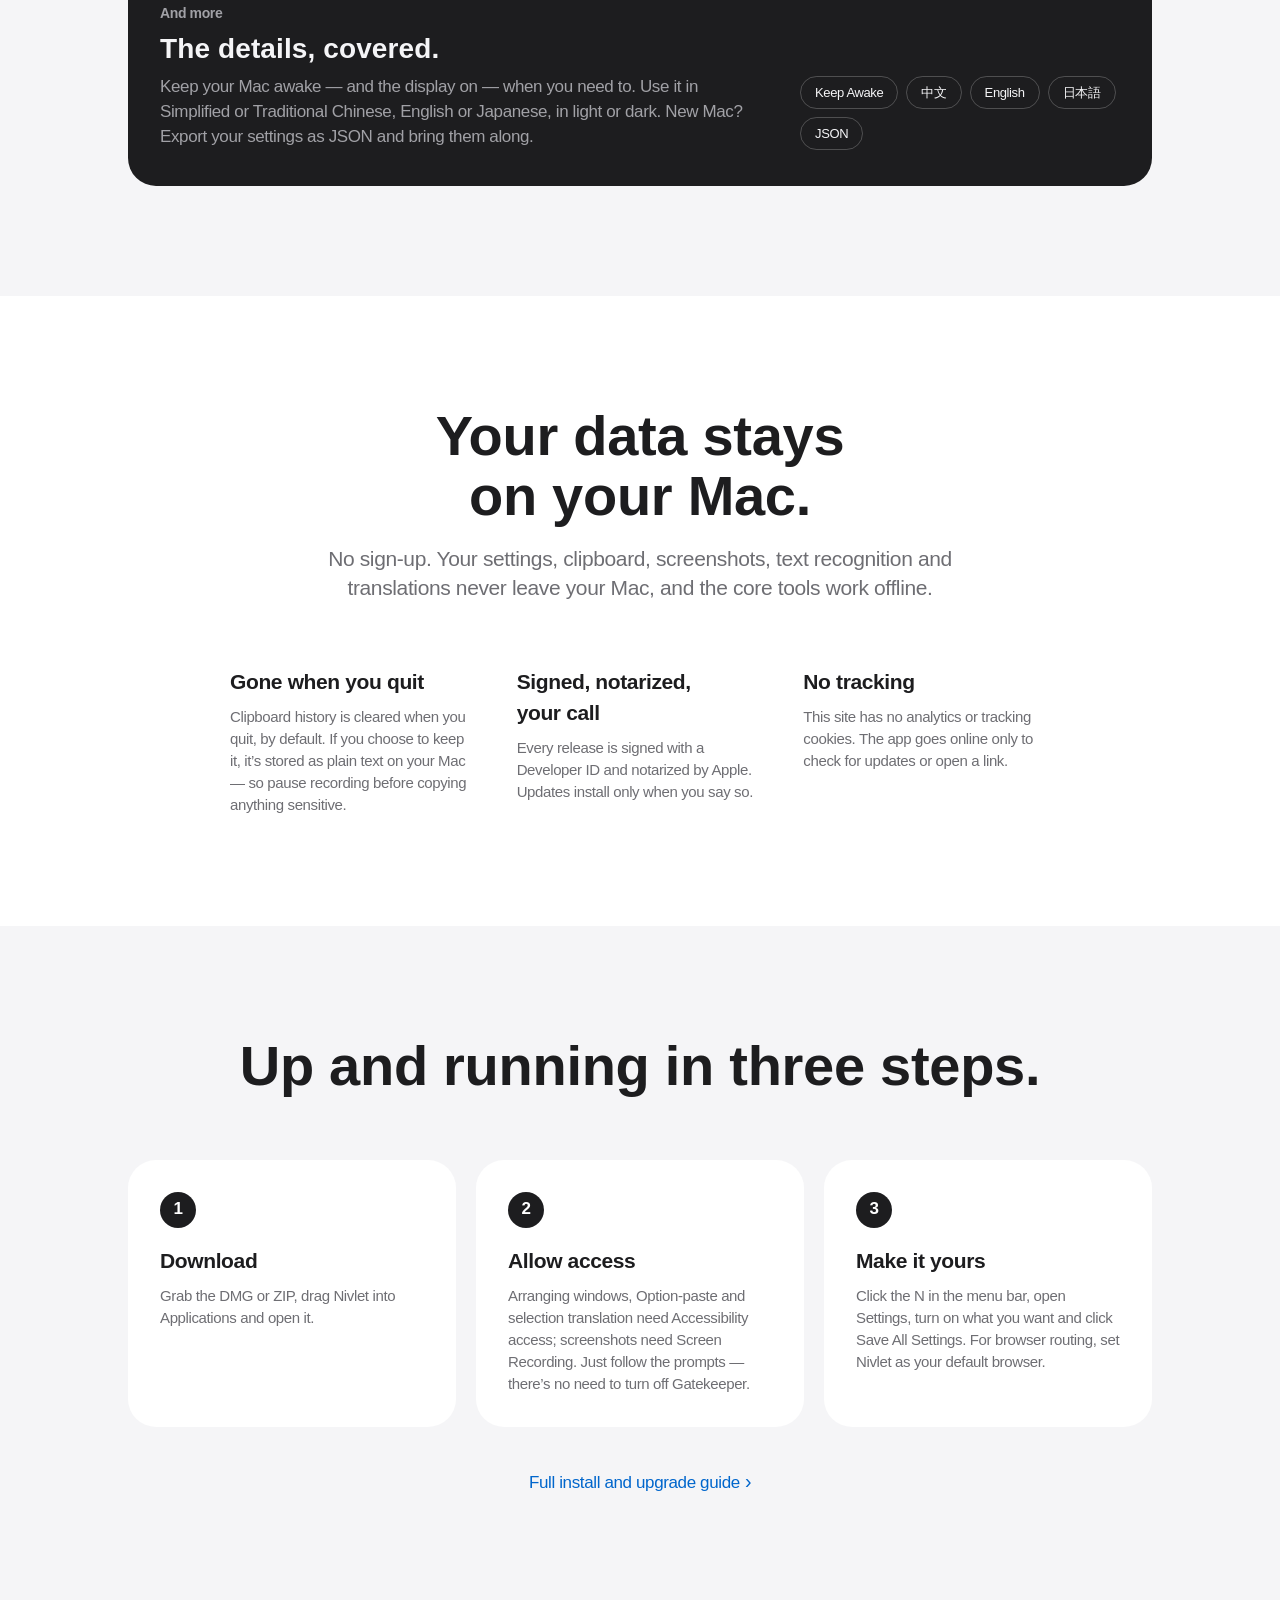
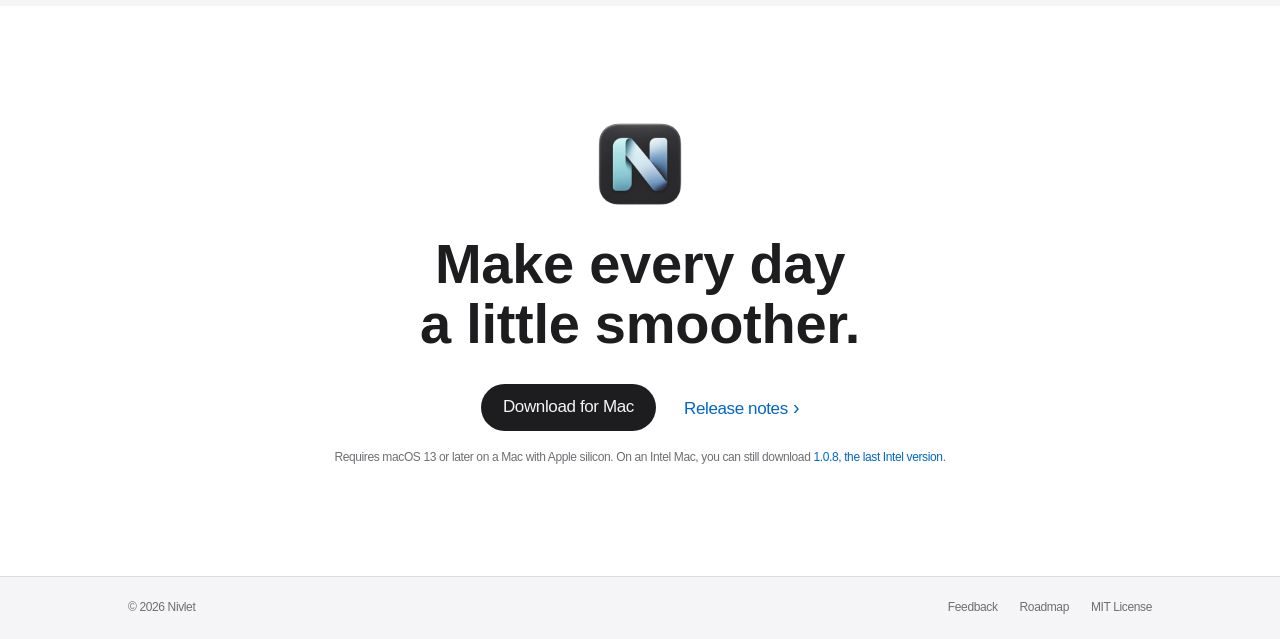
==== commit 0f6f3978: "Document 2.1.0 Build 67 screenshot and translation release README, website, usage, installation and " ====
--- a/docs/index.html
+++ b/docs/index.html
@@ -3,13 +3,13 @@
 <head>
 <meta charset="utf-8">
 <meta name="viewport" content="width=device-width,initial-scale=1">
-<meta name="description" content="Nivlet for Mac brings clipboard history, window management, app shortcuts and browser routing to your Mac menu bar. Free and open source.">
+<meta name="description" content="Nivlet for Mac brings clipboard history, screenshots with annotation and OCR, on-device translation, window management, app shortcuts and browser routing to your Mac menu bar. Free and open source.">
 <meta name="color-scheme" content="light dark">
 <link rel="canonical" href="https://wivnelo.github.io/Nivlet/">
 <title data-zh="Nivlet for Mac — 常用的小事，交给菜单栏">Nivlet for Mac — The little things, taken care of</title>
 <link rel="icon" href="assets/favicon.png">
 <link rel="apple-touch-icon" href="assets/nivlet-icon.webp">
-<link rel="stylesheet" href="style.css?v=c6b1b36ba8">
+<link rel="stylesheet" href="style.css?v=643f95e801">
 </head>
 <body>
 
@@ -36,7 +36,7 @@
   <img class="hero-icon" src="assets/nivlet-icon.webp" alt="Nivlet app icon" width="168" height="168" decoding="async">
   <p class="kicker">Nivlet for Mac</p>
   <h1 data-zh="常用的小事，<br>交给菜单栏。">The little things.<br>Taken care of.</h1>
-  <p class="lead" data-zh="复制过的内容随时找回，窗口一键摆好，常用应用一按就开，链接自动用对的浏览器打开。">Find anything you copied, snap windows into place, open apps with a keystroke and send every link to the right browser — all from the menu bar.</p>
+  <p class="lead" data-zh="复制过的内容随时找回，截图标注、本机翻译随手可用，窗口一键摆好，常用应用一按就开，链接自动用对的浏览器打开。">Find anything you copied, capture and annotate the screen, translate on device, snap windows into place, open apps with a keystroke and send every link to the right browser — all from the menu bar.</p>
   <div class="cta">
     <a class="pill" href="https://github.com/wivnelo/Nivlet/releases/latest" data-zh="下载 Mac 版">Download for Mac</a>
     <a class="more" href="#features" data-zh="了解更多">Learn more</a>
@@ -59,7 +59,7 @@
         <div class="tile-text">
           <p class="label" data-zh="剪贴板">Clipboard</p>
           <h3 data-zh="刚才复制的，还在这儿。">That thing you copied? Still here.</h3>
-          <p data-zh="文字和图片都会记下来，可以搜索、看大图，按住 Option 点一下就能直接粘贴。记多久、哪些应用不记，都由你定，也能随时关掉。">Text and images are saved as you copy. Search them, preview images, or Option-click to paste straight in. You decide how long to keep things and which apps to skip — or switch it off anytime.</p>
+          <p data-zh="文字和图片都会记下来，可以搜索、看大图，按住 Option 点一下就能直接粘贴，图片还能钉在桌面上。记多久、哪些应用不记，都由你定，也能随时关掉。">Text and images are saved as you copy. Search them, preview images, Option-click to paste straight in, or pin an image to the desktop. You decide how long to keep things and which apps to skip — or switch it off anytime.</p>
         </div>
         <div class="visual search"><span>⌕</span><span data-zh="搜一下刚才复制的…">Search what you copied…</span><kbd>⌘⇧V</kbd></div>
       </article>
@@ -91,6 +91,22 @@
         <p data-zh="菜单栏上直接看网速，点开还能看 CPU、内存、磁盘和 IP。还可以给每个应用指定输入法，切过去自动换好。">Network speed sits in the menu bar; CPU, memory, disk and IP addresses are a click away. Pick an input source for each app and it switches for you.</p>
       </article>
 
+      <article class="tile span2 pair">
+        <div class="tile-text">
+          <p class="label" data-zh="截图">Screenshot</p>
+          <h3 data-zh="截下来，标出来，认出来。">Capture it. Mark it up. Read it.</h3>
+          <p data-zh="按一下快捷键，屏幕先定格，再框选区域或窗口。用矩形、箭头、画笔、文字和马赛克标注，然后复制、保存或钉在桌面。截图里的文字和二维码，在本机就能识别出来。">Press a shortcut and the screen freezes so you can select an area or a window. Mark it up with boxes, arrows, pen, text and mosaic, then copy, save or pin it to the desktop. Text and QR codes in the shot are recognized right on your Mac.</p>
+        </div>
+        <div class="visual chips"><span data-zh="矩形">Box</span><span data-zh="箭头">Arrow</span><span data-zh="文字">Text</span><span data-zh="马赛克">Mosaic</span><span>OCR</span><span data-zh="二维码">QR</span></div>
+      </article>
+
+      <article class="tile">
+        <p class="label" data-zh="系统翻译">Translation</p>
+        <h3 data-zh="双击一下，就懂了。">Double-tap. Understood.</h3>
+        <p data-zh="选中文字后双击修饰键，或框选屏幕上的一块区域，用 macOS 自带的翻译在本机完成。中文译成英文、其他译成中文，也会记住你上次的选择。需要 macOS 15 或更高版本。">Select text and double-tap a modifier key, or pick an area of the screen. macOS’s built-in translation does the rest, on device. It picks the direction for you and remembers your last choice. Requires macOS 15 or later.</p>
+        <div class="visual route"><span>Hello</span><b>→</b><span>你好</span></div>
+      </article>
+
       <article class="tile span3 dark">
         <div class="tile-text">
           <p class="label" data-zh="还有更多">And more</p>
@@ -106,7 +122,7 @@
 <section id="privacy" class="band">
   <div class="wrap narrow center">
     <h2 data-zh="你的数据，<br>只在你的 Mac 上。">Your data stays<br>on your Mac.</h2>
-    <p class="sub" data-zh="不用注册账号。设置和剪贴板内容都留在本机，不会上传，断网也照常能用。">No sign-up. Your settings and clipboard never leave your Mac, and the core tools work offline.</p>
+    <p class="sub" data-zh="不用注册账号。设置、剪贴板、截图、文字识别和翻译都在本机完成，不会上传，断网也照常能用。">No sign-up. Your settings, clipboard, screenshots, text recognition and translations never leave your Mac, and the core tools work offline.</p>
     <div class="facts">
       <div><h3 data-zh="退出就清空">Gone when you quit</h3><p data-zh="剪贴板记录默认在退出时清空。如果选择保留，内容会以明文存在本机，复制密码这类敏感信息前，记得先暂停记录。">Clipboard history is cleared when you quit, by default. If you choose to keep it, it’s stored as plain text on your Mac — so pause recording before copying anything sensitive.</p></div>
       <div><h3 data-zh="签名公证，更新你说了算">Signed, notarized, your call</h3><p data-zh="每个正式版都有 Developer ID 签名并经过 Apple 公证。有新版本时，你点了确认才会安装。">Every release is signed with a Developer ID and notarized by Apple. Updates install only when you say so.</p></div>
@@ -120,7 +136,7 @@
     <h2 data-zh="三步，就能用上。">Up and running in three steps.</h2>
     <ol class="steps">
       <li><span>1</span><h3 data-zh="下载">Download</h3><p data-zh="下载 DMG 或 ZIP，把 Nivlet 拖进“应用程序”，然后打开。">Grab the DMG or ZIP, drag Nivlet into Applications and open it.</p></li>
-      <li><span>2</span><h3 data-zh="允许访问">Allow access</h3><p data-zh="摆窗口和 Option 直接粘贴需要“辅助功能”权限，按提示打开即可。不需要关闭 Gatekeeper。">Arranging windows and Option-paste need Accessibility access — just follow the prompt. There’s no need to turn off Gatekeeper.</p></li>
+      <li><span>2</span><h3 data-zh="允许访问">Allow access</h3><p data-zh="摆窗口、Option 直接粘贴和选词翻译需要“辅助功能”权限，截图需要“屏幕录制”权限，按提示打开即可。不需要关闭 Gatekeeper。">Arranging windows, Option-paste and selection translation need Accessibility access; screenshots need Screen Recording. Just follow the prompts — there’s no need to turn off Gatekeeper.</p></li>
       <li><span>3</span><h3 data-zh="按你的习惯设置">Make it yours</h3><p data-zh="点菜单栏里的 N 打开设置，开启想用的功能，再点“保存全部设置”。要用浏览器分流，记得把 Nivlet 设为默认浏览器。">Click the N in the menu bar, open Settings, turn on what you want and click Save All Settings. For browser routing, set Nivlet as your default browser.</p></li>
     </ol>
     <p class="center"><a class="more" id="installGuide" href="https://github.com/wivnelo/Nivlet/blob/main/documentation/INSTALLATION.en.md" data-zh="查看完整安装与升级说明">Full install and upgrade guide</a></p>
--- a/docs/style.css
+++ b/docs/style.css
@@ -119,6 +119,7 @@
   .nav nav{display:none}
   .grid{grid-template-columns:1fr 1fr}
   .tile.span2{grid-column:span 2}
+  .tile.span2.pair{grid-column:auto}
 .tile.span3{grid-column:1/-1;flex-direction:row;align-items:flex-end;gap:40px;min-height:0}
 .tile.span3 .tile-text{flex:1;display:flex;flex-direction:column;gap:10px}
 .tile.span3 .visual{margin-top:0;padding-top:0;max-width:320px}
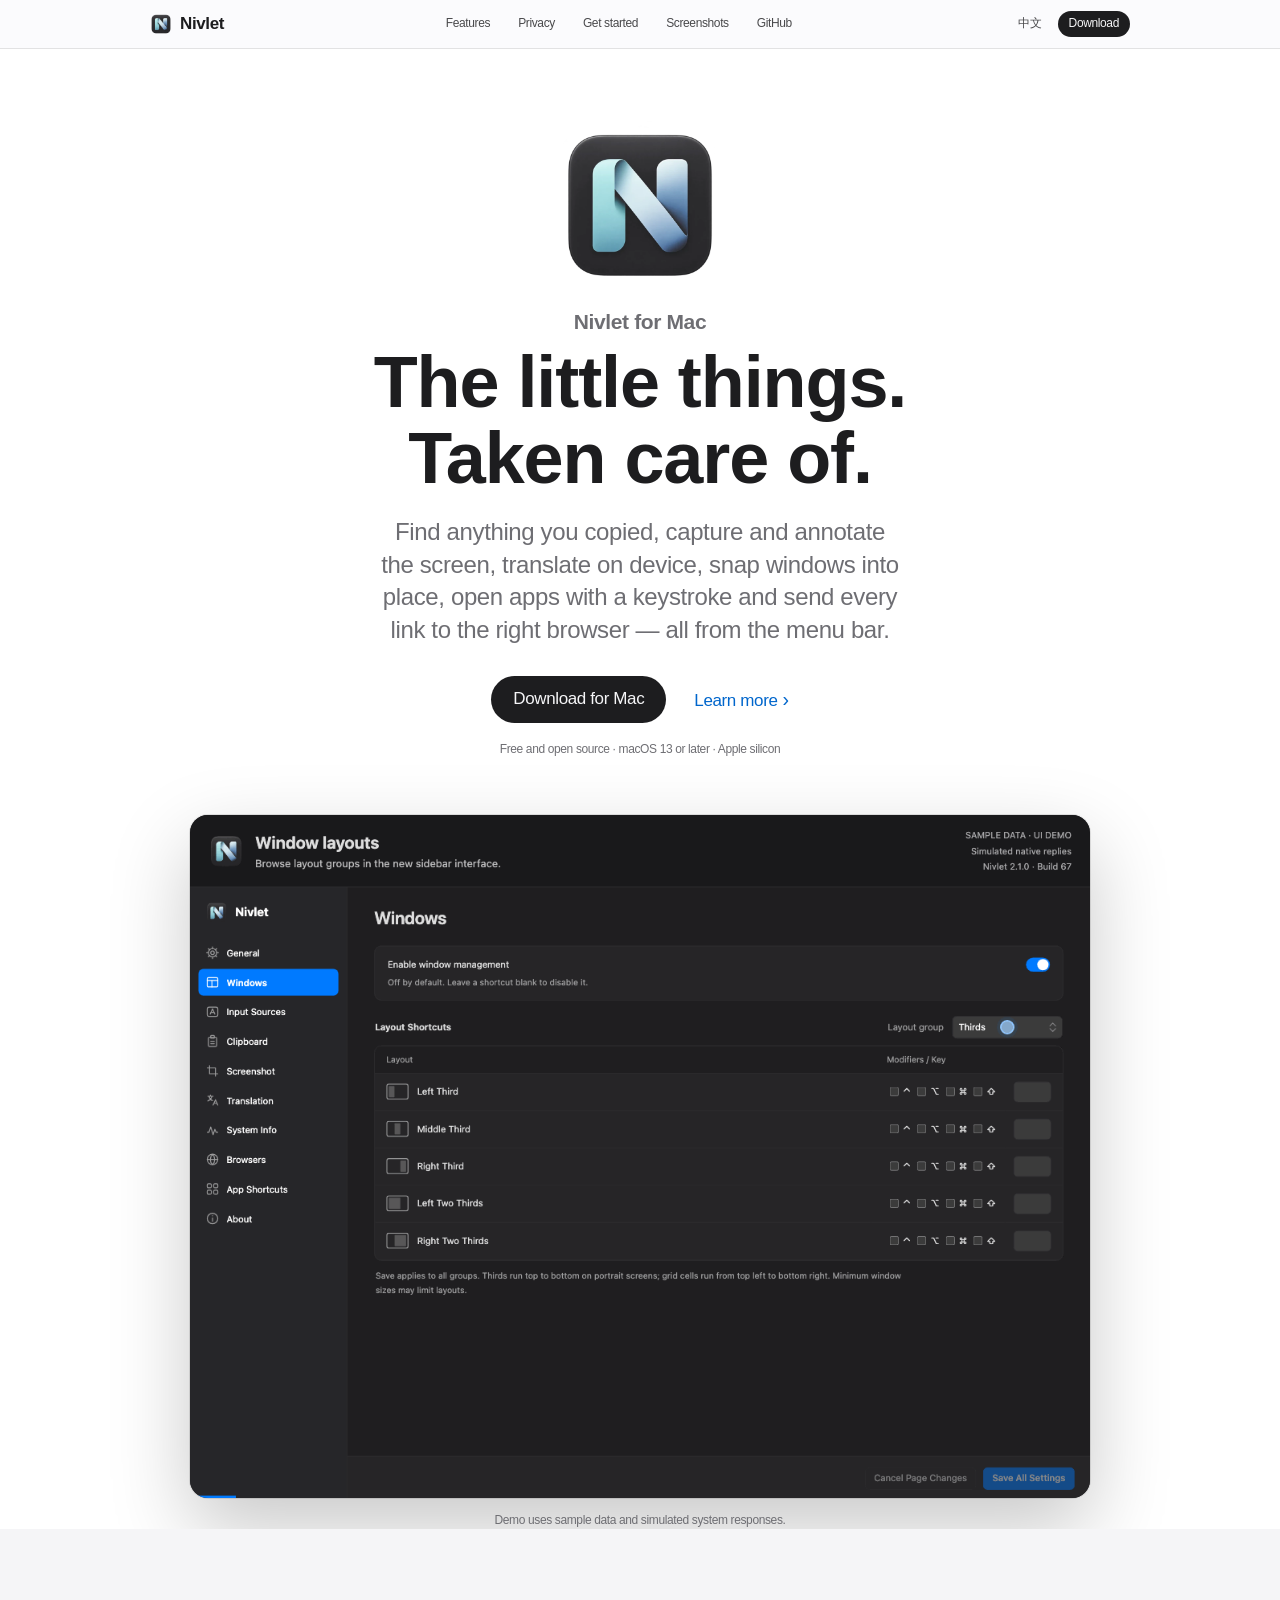
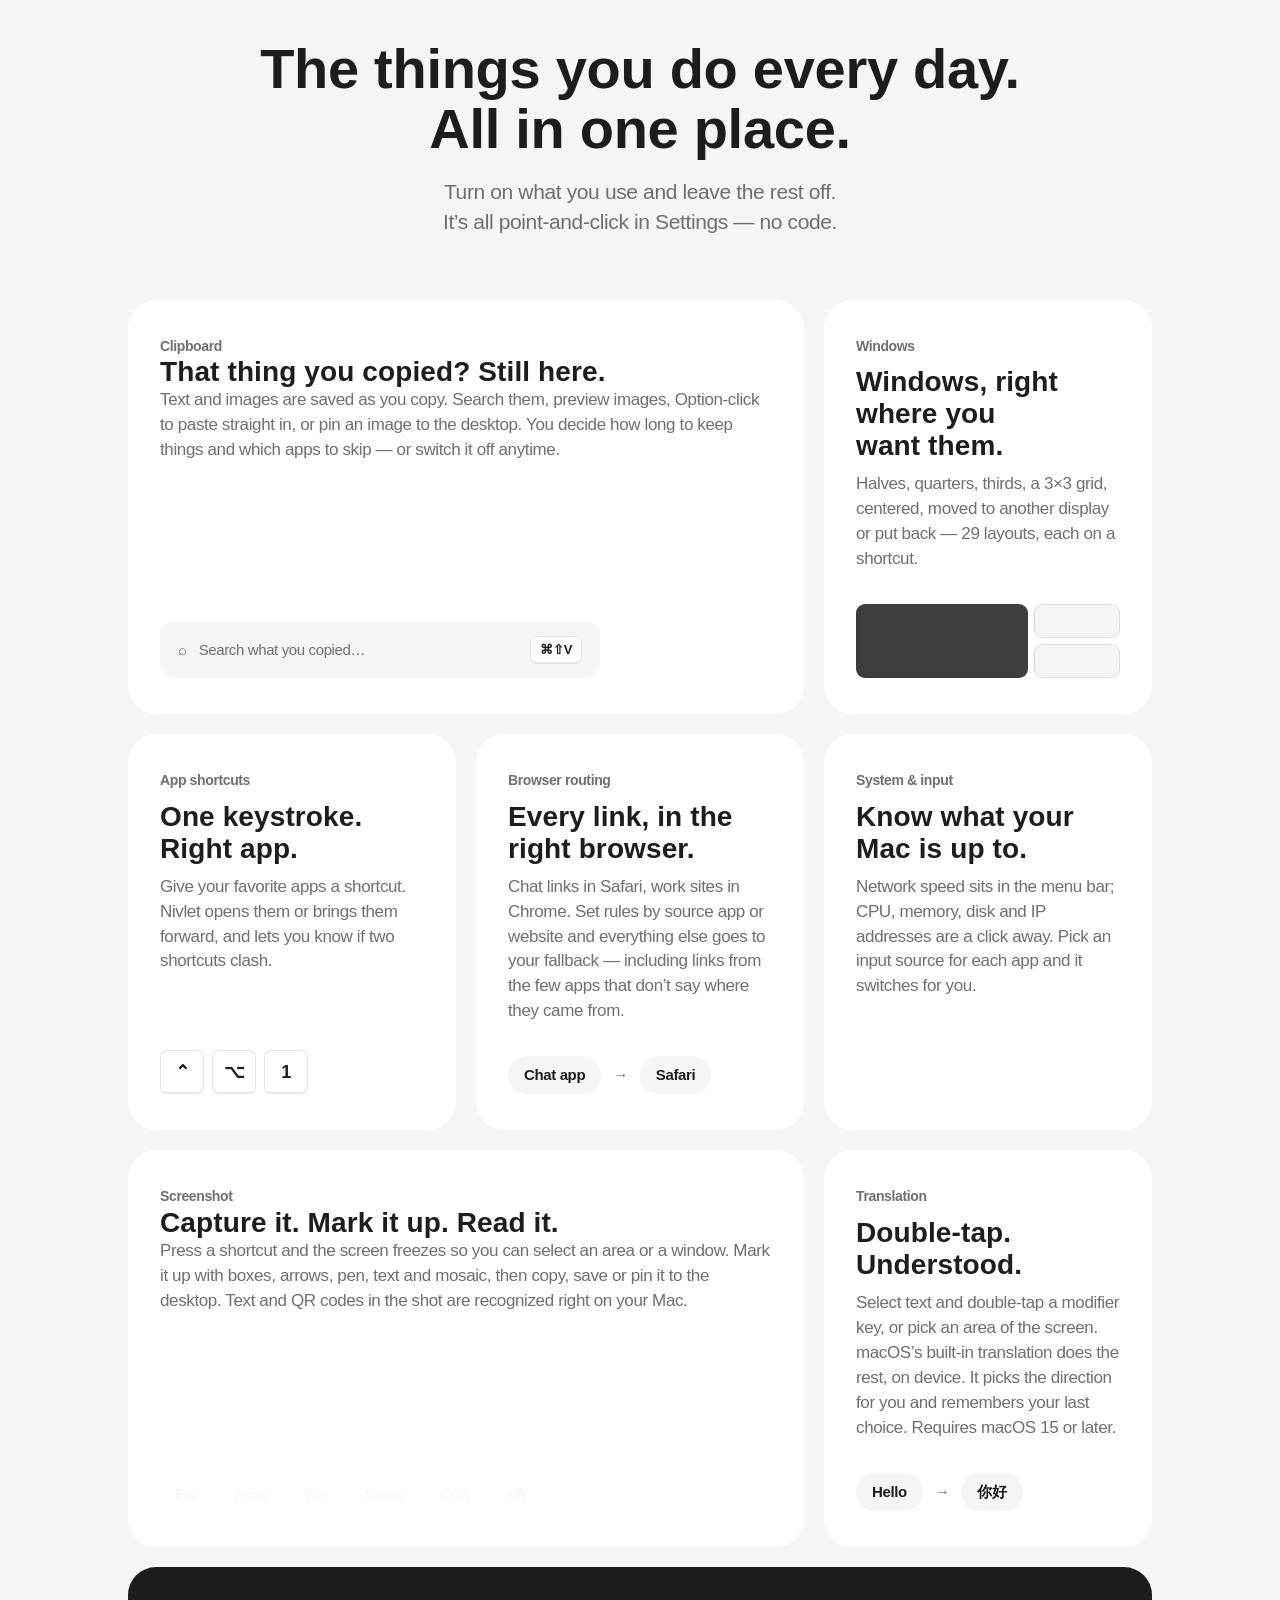
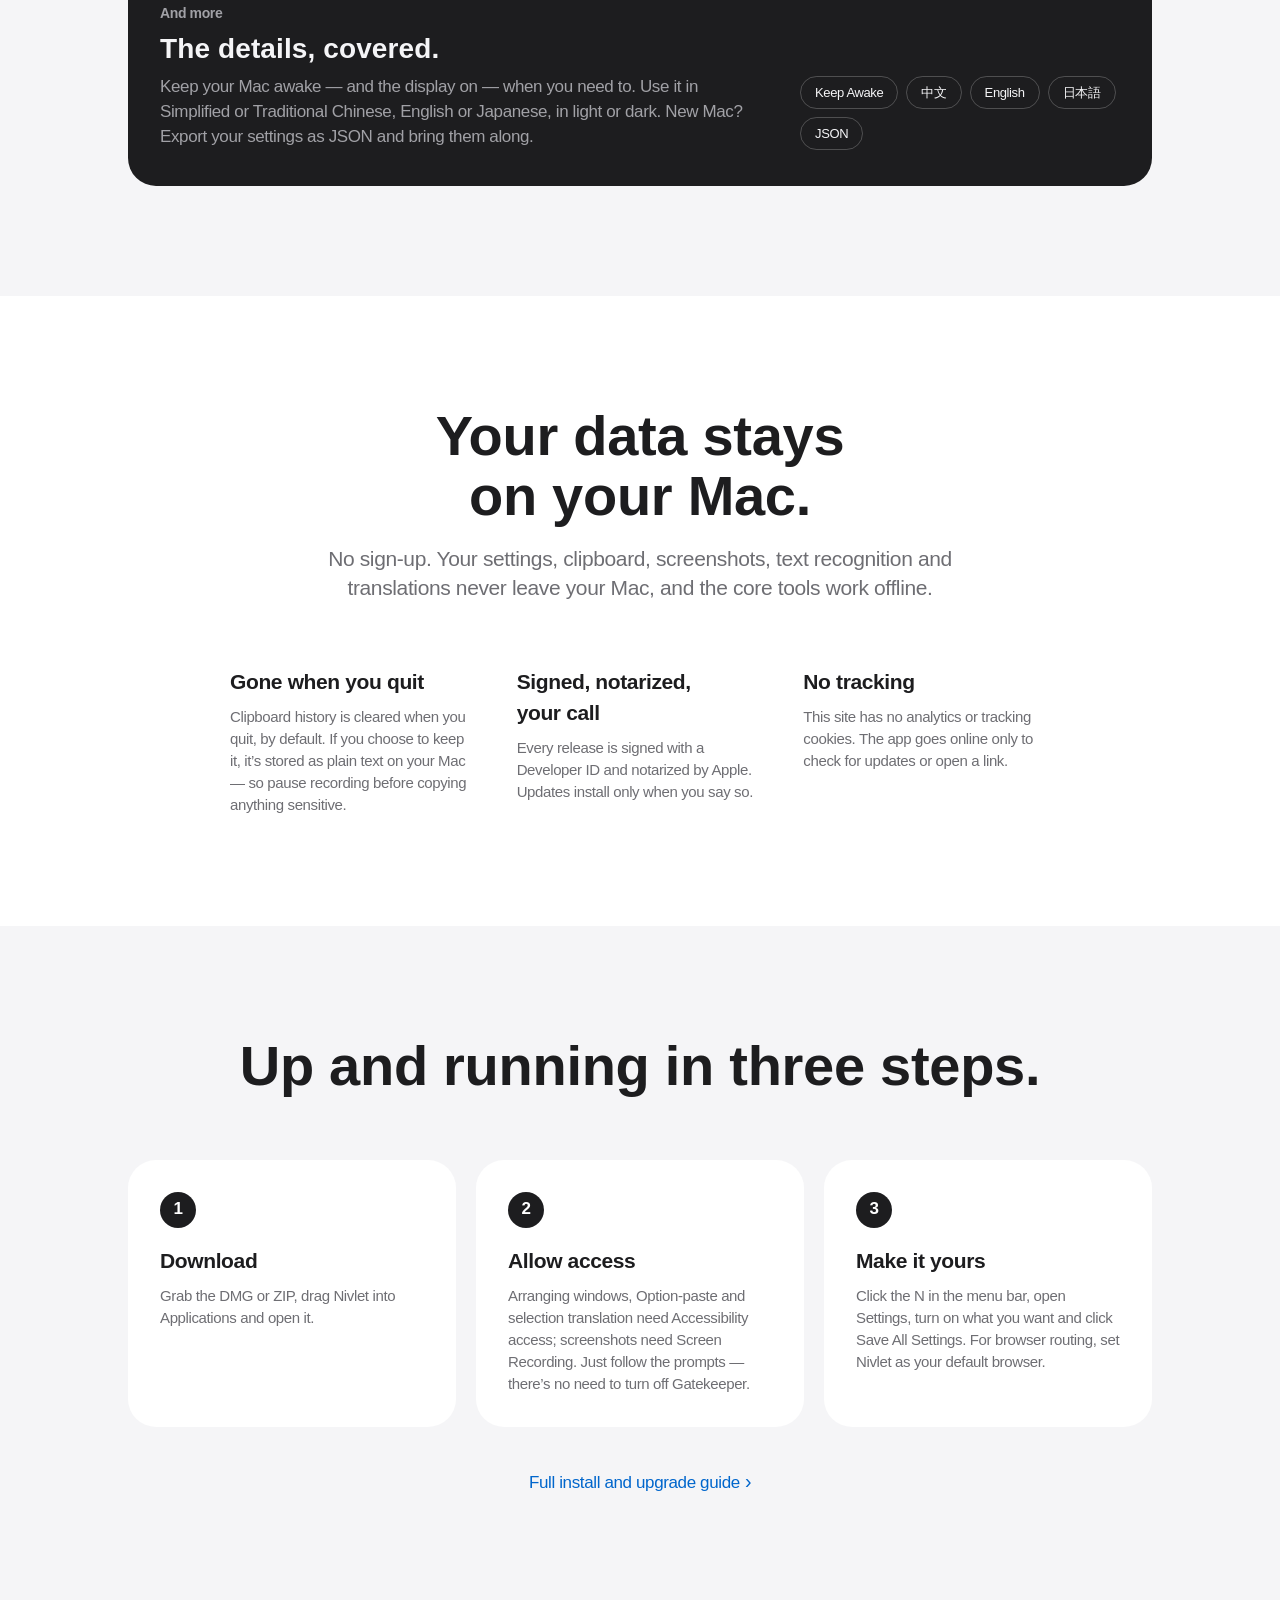
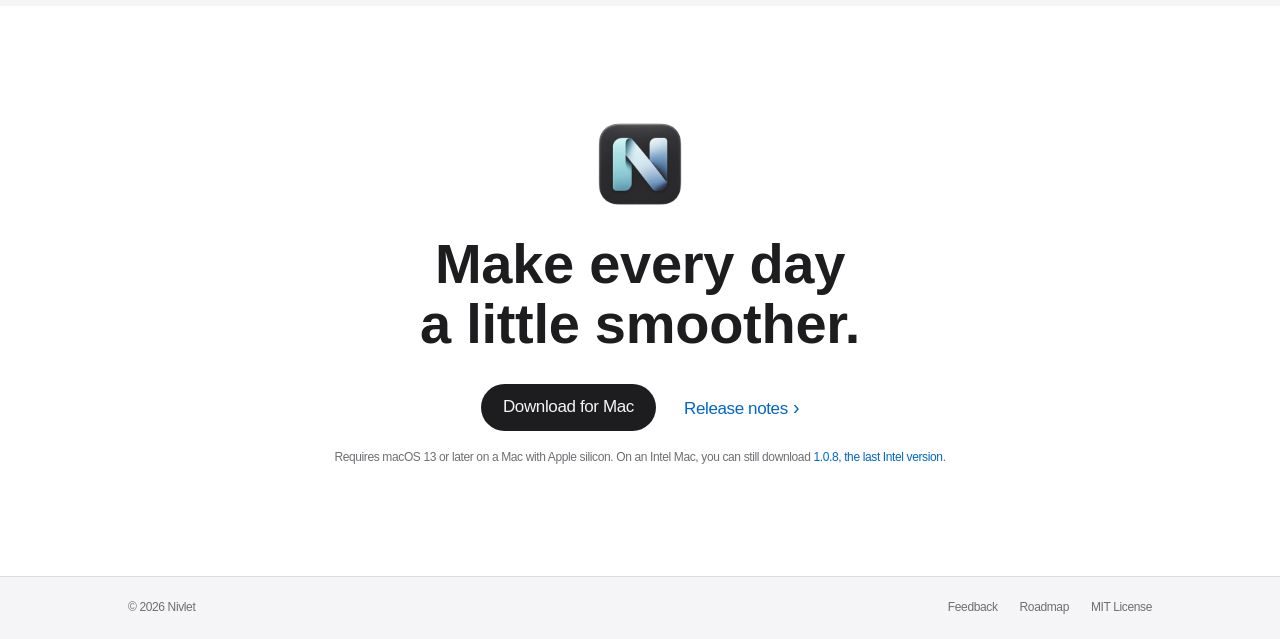
==== commit afb548b5: "Refresh README and website media for 2.1.0 Screenshots and demo GIFs now show the Screenshot and Tra" ====
--- a/docs/index.html
+++ b/docs/index.html
@@ -44,7 +44,7 @@
   <p class="fine" data-zh="免费开源 · macOS 13 或更高版本 · Apple 芯片">Free and open source · macOS 13 or later · Apple silicon</p>
 
   <figure class="stage">
-    <div class="screen"><img style="width:100%;height:auto" src="assets/demos/overview-en.gif" data-zh-src="assets/demos/overview-zh.gif" width="1120" height="850" alt="Nivlet demo: window layouts, clipboard search, browser routing and app shortcuts" data-zh-alt="Nivlet 动态演示：窗口布局、剪贴板搜索、浏览器分流与应用快捷键"></div>
+    <div class="screen"><img style="width:100%;height:auto" src="assets/demos/overview-en.gif" data-zh-src="assets/demos/overview-zh.gif" width="1120" height="850" alt="Nivlet demo: window layouts, clipboard search, screenshot and translation settings, browser routing and app shortcuts" data-zh-alt="Nivlet 动态演示：窗口布局、剪贴板搜索、截图与翻译设置、浏览器分流与应用快捷键"></div>
     <figcaption data-zh="演示使用示例数据，系统响应为模拟。">Demo uses sample data and simulated system responses.</figcaption>
   </figure>
 </section>
